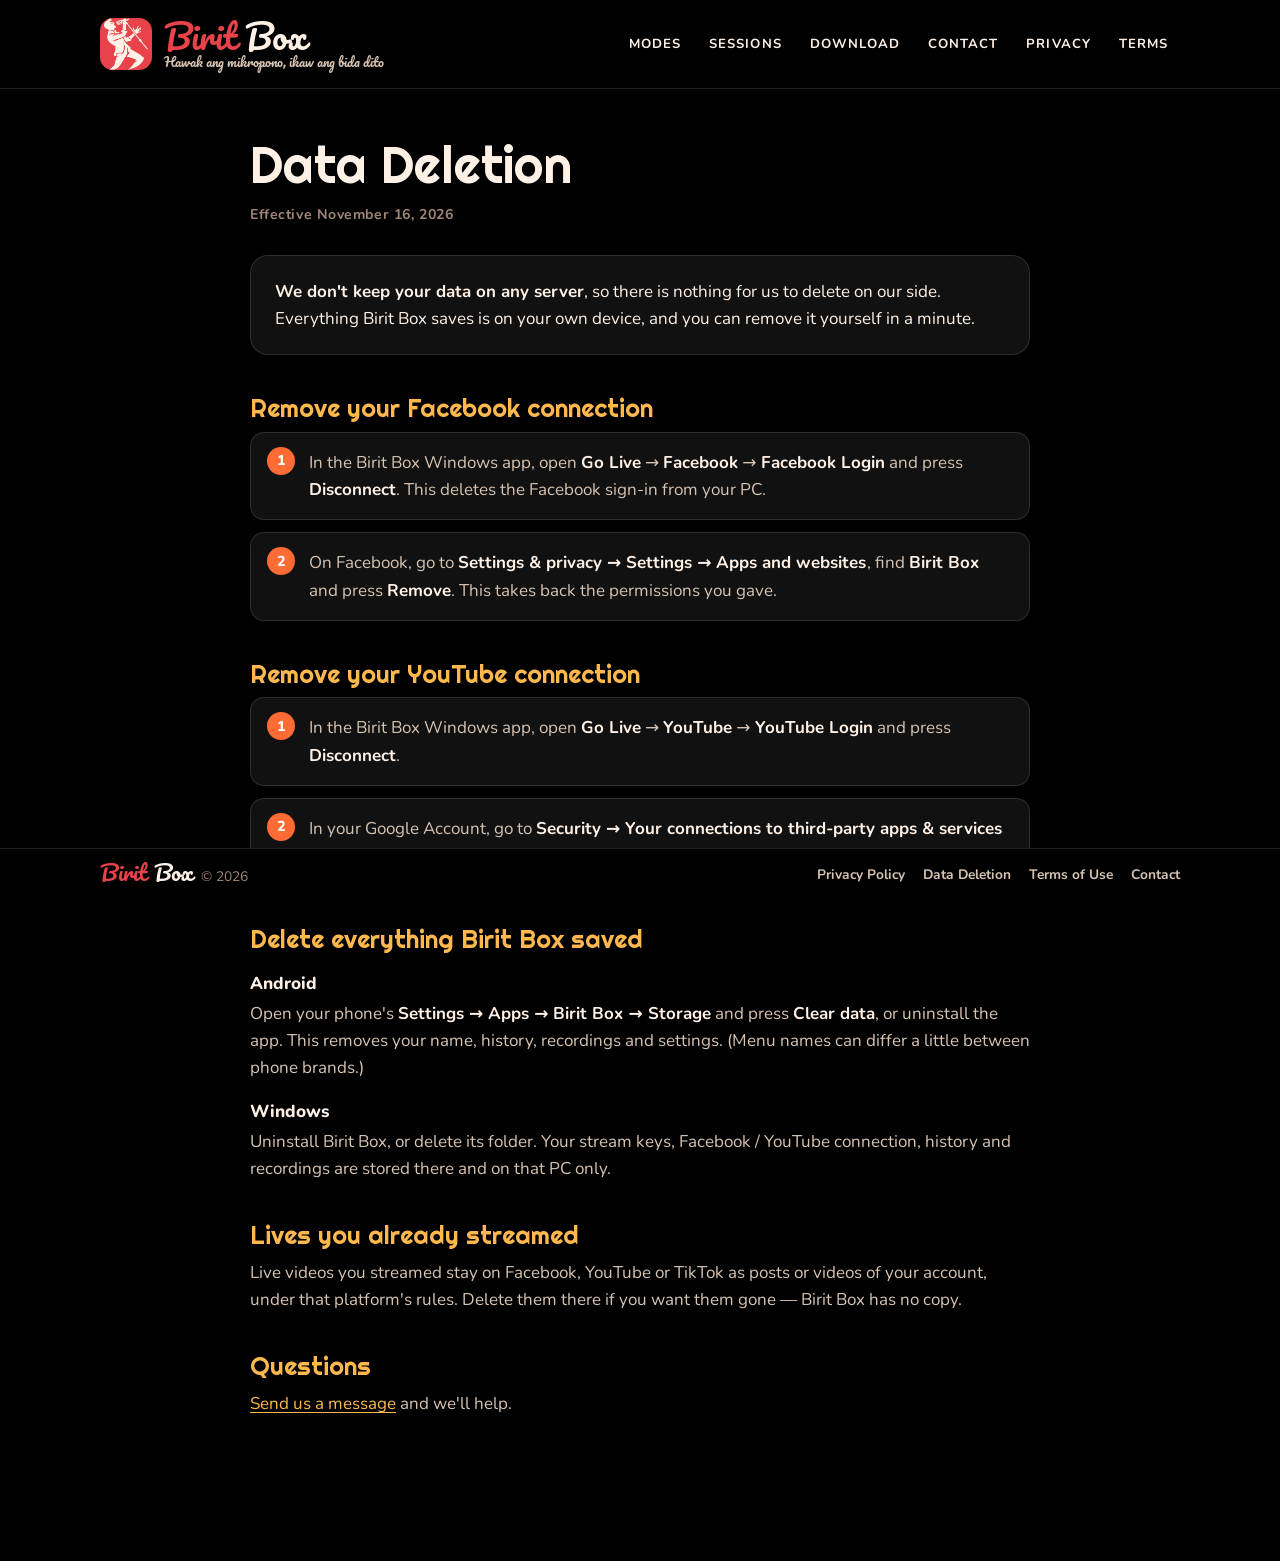
==== data-deletion.html @ 3052a518 "Add files via upload" ====
<!doctype html>
<html lang="en">
<head>
<meta charset="utf-8">
<meta name="viewport" content="width=device-width, initial-scale=1">
<title>Data Deletion — Birit Box</title>
<meta name="description" content="How to delete your Birit Box data and remove Birit Box's access to Facebook or YouTube.">
<link rel="icon" type="image/png" sizes="32x32" href="assets/favicon-32.png">
<link rel="stylesheet" href="assets/site.css?v=15">
</head>
<body>

<header class="top">
  <div class="wrap">
    <a class="lockup" href="index.html" aria-label="Birit Box home">
      <img src="assets/app-icon.png" alt="" width="52" height="52">
      <span class="wm"><span class="wordmark"><span class="birit">Birit</span> <span class="box">Box</span></span><span class="tagline">Hawak ang mikropono, ikaw ang bida dito</span></span>
    </a>
    <nav class="nav" aria-label="Main">
      <a href="index.html#modes">Modes</a>
      <a href="sessions.html">Sessions</a>
      <a href="index.html#download">Download</a>
      <a href="index.html#contact">Contact</a>
      <a href="privacy.html">Privacy</a>
      <a href="terms.html">Terms</a>
    </nav>
  </div>
</header>

<main class="doc">
  <div class="wrap">
    <h1>Data Deletion</h1>
    <p class="updated">Effective November 16, 2026</p>

    <div class="summary">
      <p><strong>We don't keep your data on any server</strong>, so there is nothing for us to delete on our side. Everything Birit Box saves is on your own device, and you can remove it yourself in a minute.</p>
    </div>

    <h2>Remove your Facebook connection</h2>
    <ol class="steps">
      <li>In the Birit Box Windows app, open <strong>Go Live</strong> → <strong>Facebook</strong> → <strong>Facebook Login</strong> and press <strong>Disconnect</strong>. This deletes the Facebook sign-in from your PC.</li>
      <li>On Facebook, go to <strong>Settings &amp; privacy → Settings → Apps and websites</strong>, find <strong>Birit Box</strong> and press <strong>Remove</strong>. This takes back the permissions you gave.</li>
    </ol>

    <h2>Remove your YouTube connection</h2>
    <ol class="steps">
      <li>In the Birit Box Windows app, open <strong>Go Live</strong> → <strong>YouTube</strong> → <strong>YouTube Login</strong> and press <strong>Disconnect</strong>.</li>
      <li>In your Google Account, go to <strong>Security → Your connections to third-party apps &amp; services</strong> (<a href="https://myaccount.google.com/connections" rel="noopener">myaccount.google.com/connections</a>), choose <strong>Birit Box</strong> and delete the connection.</li>
    </ol>

    <h2>Delete everything Birit Box saved</h2>
    <h3>Android</h3>
    <p>Open your phone's <strong>Settings → Apps → Birit Box → Storage</strong> and press <strong>Clear data</strong>, or uninstall the app. This removes your name, history, recordings and settings. (Menu names can differ a little between phone brands.)</p>
    <h3>Windows</h3>
    <p>Uninstall Birit Box, or delete its folder. Your stream keys, Facebook / YouTube connection, history and recordings are stored there and on that PC only.</p>

    <h2>Lives you already streamed</h2>
    <p>Live videos you streamed stay on Facebook, YouTube or TikTok as posts or videos of your account, under that platform's rules. Delete them there if you want them gone — Birit Box has no copy.</p>

    <h2>Questions</h2>
    <p><a href="index.html#contact">Send us a message</a> and we'll help.</p>
  </div>
</main>

<footer>
  <div class="wrap">
    <span><span class="wordmark"><span class="birit">Birit</span> <span class="box">Box</span></span> &nbsp;© 2026</span>
    <nav aria-label="Legal">
      <a href="privacy.html">Privacy Policy</a>
      <a href="data-deletion.html">Data Deletion</a>
      <a href="terms.html">Terms of Use</a>
      <a href="index.html#contact">Contact</a>
    </nav>
  </div>
</footer>

</body>
</html>
---- assets/site.css ----
/* Birit Box website — same look as the app: black stage, cream text,
   Pacifico wordmark (do not touch), Righteous headings, the retro
   brown / orange / mango / teal stripes. Fonts are bundled (SIL OFL). */
@font-face { font-family: "Righteous"; font-weight: 400; font-display: swap; src: url(fonts/righteous.woff2) format("woff2"); }
@font-face { font-family: "Pacifico"; font-weight: 400; font-display: swap; src: url(fonts/pacifico.ttf) format("truetype"); }
@font-face { font-family: "Nunito"; font-weight: 400 800; font-display: swap; src: url(fonts/nunito.woff2) format("woff2"); }

:root {
  --paper: #000000;
  --card: #111111;
  --card-2: #171310;
  --ink: #FFF1E6;
  --ink-soft: #D6C3B2;
  --ink-mute: #A08676;
  --rule: rgba(255, 241, 230, 0.12);
  --rule-strong: rgba(255, 241, 230, 0.25);
  --red: #E8434A;
  --orange: #FF6B35;
  --mango: #FFB84D;
  --teal: #2EC4B6;
  --brown: #6B4A3A;
  --font-wordmark: "Pacifico", "Brush Script MT", cursive;
  --font-display: "Righteous", "Arial Black", Impact, sans-serif;
  --font-body: "Nunito", system-ui, -apple-system, "Segoe UI", sans-serif;
  --wrap: 1120px;
  color-scheme: dark;
}

* { box-sizing: border-box; }
html { scroll-behavior: smooth; }
@media (prefers-reduced-motion: reduce) { html { scroll-behavior: auto; } * { transition: none !important; animation: none !important; } }
body {
  margin: 0; background: var(--paper); color: var(--ink);
  font: 400 17px/1.6 var(--font-body);
  -webkit-font-smoothing: antialiased; overflow-x: hidden;
}
a { color: var(--mango); text-underline-offset: 3px; }
a:hover { color: #FFD08A; }
:focus-visible { outline: 2px solid var(--orange); outline-offset: 3px; border-radius: 6px; }
img { max-width: 100%; display: block; }
.wrap { width: 100%; max-width: var(--wrap); margin: 0 auto; padding: 0 20px; }

/* the app's signature stripes (birit.css body::before), as a decoration panel */
.stripes {
  position: absolute; pointer-events: none; opacity: 0.55;
  background: repeating-linear-gradient(135deg,
    transparent 0 6px, #6B4A3A 6px 16px, transparent 16px 22px, #E85D28 22px 32px,
    transparent 32px 38px, #FFB84D 38px 48px, transparent 48px 54px, #2EC4B6 54px 64px, transparent 64px 120px);
}

/* ---- header (locked to the top — user, Nov 18) ---- */
.top { position: sticky; top: 0; z-index: 30; background: var(--paper); border-bottom: 1px solid var(--rule); }
html { scroll-padding-top: 104px; }   /* menu links land below the locked header */
.top .wrap { display: flex; align-items: center; justify-content: space-between; gap: 16px; padding-top: 18px; padding-bottom: 18px; }
.lockup { display: inline-flex; align-items: center; gap: 12px; text-decoration: none; color: inherit; }
.lockup img { width: 52px; height: 52px; border-radius: 13px; background: var(--red); object-fit: contain; flex: none; }
.lockup .wm { display: flex; flex-direction: column; gap: 1px; }
.wordmark { font-family: var(--font-wordmark); font-size: 34px; line-height: 1; letter-spacing: 0.005em; }
.wordmark .birit { color: var(--red); }
.wordmark .box { color: var(--ink); }
.tagline { font-family: var(--font-wordmark); font-size: 13px; line-height: 1.2; color: var(--ink-soft); }
.nav { display: flex; align-items: center; gap: 4px; flex-wrap: wrap; justify-content: flex-end; }
.nav a { color: var(--ink); text-decoration: none; font-weight: 700; font-size: 0.82rem; letter-spacing: 0.08em; text-transform: uppercase; padding: 8px 12px; border-radius: 10px; }
.nav a:hover, .nav a[aria-current="page"] { background: rgba(255, 107, 53, 0.14); color: var(--mango); }
@media (max-width: 720px) {
  .top .wrap { flex-direction: column; align-items: flex-start; gap: 6px; padding-top: 10px; padding-bottom: 8px; }
  .nav { justify-content: flex-start; margin-left: -10px; gap: 0; }
  .nav a { padding: 6px 10px; font-size: 0.74rem; }
  .lockup img { width: 40px; height: 40px; border-radius: 10px; }
  .lockup .wordmark { font-size: 28px; }
  .tagline { display: none; }
  html { scroll-padding-top: 130px; }
}

/* ---- hero ---- */
.hero { position: relative; overflow: hidden; padding: 40px 0 72px; }
.hero .stripes { top: -40px; right: -60px; width: 560px; height: calc(100% + 80px);
  -webkit-mask-image: linear-gradient(to right, transparent 0%, rgba(0,0,0,.35) 30%, #000 70%), linear-gradient(to bottom, #000 0%, #000 78%, transparent 100%);
  -webkit-mask-composite: source-in;
  mask-image: linear-gradient(to right, transparent 0%, rgba(0,0,0,.35) 30%, #000 70%), linear-gradient(to bottom, #000 0%, #000 78%, transparent 100%);
  mask-composite: intersect; }
.hero .wrap { position: relative; z-index: 2; display: grid; grid-template-columns: minmax(0, 1.25fr) minmax(0, 1fr); gap: 40px; align-items: center; }
.kicker { display: inline-flex; align-items: center; gap: 8px; margin: 0 0 18px; padding: 6px 12px; border-radius: 999px; border: 1px solid var(--rule-strong); color: var(--ink-soft); font-weight: 700; font-size: 0.78rem; letter-spacing: 0.08em; text-transform: uppercase; }
.kicker i { width: 8px; height: 8px; border-radius: 50%; background: var(--red); }
h1, h2, h3 { font-family: var(--font-display); font-weight: 400; line-height: 1.08; text-wrap: balance; margin: 0; }
.hero h1 { font-size: clamp(2.6rem, 6vw, 4.6rem); letter-spacing: 0.005em; }
.hero h1 .accent { color: var(--orange); }
/* the brand tagline as the headline — in its own font, Pacifico (like the logo lockup) */
/* always 2 lines (user, Nov 16): "Hawak ang mikropono," / "ikaw ang bida dito" — the longer
   line is 9.55em wide in Pacifico, so the size follows the column's width (10.2cqi) */
.hero .wrap > div:first-child { container-type: inline-size; }
.hero h1.tagline-hero { font-family: var(--font-wordmark); font-size: min(4.1rem, 10.2cqi); line-height: 1.32; letter-spacing: 0; }
.hero h1.tagline-hero .tl { display: block; white-space: nowrap; }
.hero h1.tagline-hero .accent { color: var(--red); }

/* ---- about ---- */
.about { display: grid; grid-template-columns: minmax(0, 1.4fr) minmax(0, 1fr); gap: 48px; align-items: start; }
.about-text p:not(.eyebrow) { margin: 0 0 14px; max-width: 38em; color: var(--ink-soft); font-size: 1.04rem; }
.about-text h2 { margin-bottom: 18px; }
.about-text strong { color: var(--mango); }
.about-facts { margin: 6px 0 0; padding: 6px 22px; border-radius: 20px; background: var(--card); border: 1px solid var(--rule); }
.about-facts div { display: grid; grid-template-columns: 110px minmax(0, 1fr); gap: 12px; padding: 14px 0; border-bottom: 1px solid var(--rule); }
.about-facts div:last-child { border-bottom: 0; }
.about-facts dt { color: var(--ink-mute); font-weight: 800; font-size: 0.8rem; letter-spacing: 0.08em; text-transform: uppercase; padding-top: 2px; }
.about-facts dd { margin: 0; color: var(--ink); font-weight: 600; overflow-wrap: anywhere; }
@media (max-width: 860px) { .about { grid-template-columns: minmax(0, 1fr); gap: 24px; } }

/* "Libre" ticket (user, Nov 16: "lagay ka design na libre lang yung app … qrcode, sample muna") —
   a videoke-coupon ticket: the price side + a tear-off stub with the QR */
.libre { margin-top: 44px; display: grid; grid-template-columns: minmax(0, 1fr) 290px; border-radius: 24px; overflow: hidden; background: var(--card-2); border: 1px solid var(--rule-strong); }
.libre-main { position: relative; overflow: hidden; padding: 30px 34px 32px; }
.libre-main .stripes { top: -30px; right: -70px; width: 300px; height: calc(100% + 60px); opacity: 0.4;
  -webkit-mask-image: linear-gradient(to right, transparent, #000 65%); mask-image: linear-gradient(to right, transparent, #000 65%); }
.libre-main > *:not(.stripes) { position: relative; }
.libre-label { margin: 0; color: var(--teal); font-weight: 800; font-size: 0.8rem; letter-spacing: 0.14em; text-transform: uppercase; }
.libre-price { margin: 4px 0 0; font-family: var(--font-display); font-size: clamp(5rem, 11vw, 7.5rem); line-height: 0.95; color: var(--mango); letter-spacing: -0.01em; }
.libre-price .peso { font-size: 0.55em; vertical-align: 0.55em; margin-right: 4px; color: var(--orange); }
.libre-main h3 { font-family: var(--font-wordmark); font-size: clamp(1.9rem, 3.6vw, 2.5rem); line-height: 1.3; color: var(--ink); margin: 6px 0 6px; }
.libre-sub { margin: 0 0 18px; color: var(--ink-soft); max-width: 30em; }
.libre-chips { margin: 0; padding: 0; list-style: none; display: flex; flex-wrap: wrap; gap: 8px; }
.libre-chips li { padding: 7px 13px; border-radius: 999px; background: rgba(255, 184, 77, 0.12); border: 1px solid rgba(255, 184, 77, 0.35); color: var(--mango); font-weight: 800; font-size: 0.85rem; }
.libre-stub { position: relative; padding: 28px 24px; display: flex; flex-direction: column; align-items: center; justify-content: center; gap: 12px; text-align: center; border-left: 2px dashed var(--rule-strong); background: #0b0b0b; }
/* the ticket's punched notches at both ends of the tear line */
.libre-stub::before, .libre-stub::after { content: ""; position: absolute; left: -15px; width: 28px; height: 28px; border-radius: 50%; background: var(--paper); border: 1px solid var(--rule-strong); }
.libre-stub::before { top: -15px; } .libre-stub::after { bottom: -15px; }
.libre-stub-h { margin: 0; font-family: var(--font-display); font-size: 1.12rem; line-height: 1.25; color: var(--ink); text-wrap: balance; }
.qr { position: relative; width: 168px; height: 168px; padding: 4px; border-radius: 16px; background: #FFF; }
.qr img { width: 100%; height: 100%; border-radius: 12px; image-rendering: pixelated; }
.qr-sample { position: absolute; left: 50%; top: 50%; transform: translate(-50%, -50%) rotate(-12deg); padding: 4px 12px; border-radius: 8px; background: var(--red); color: #FFF; font-weight: 800; font-size: 0.85rem; letter-spacing: 0.14em; text-transform: uppercase; box-shadow: 0 4px 14px rgba(0,0,0,.35); }
.libre-stub-note { margin: 0; color: var(--ink-mute); font-size: 0.85rem; }
/* support: GCash | GoTyme tabs, the QR you tap, the popup (user, Nov 17 — the same as the app's About App) */
.pay-tabs { display: inline-flex; gap: 4px; padding: 3px; border-radius: 12px; background: rgba(255, 255, 255, 0.05); border: 1px solid var(--rule-strong); }
.pay-tabs button { display: inline-flex; align-items: center; gap: 6px; padding: 5px 11px 5px 6px; border: 0; border-radius: 9px; background: transparent; color: var(--ink-soft); font: 800 0.82rem var(--font-body, inherit); cursor: pointer; }
.pay-tabs button[aria-selected="true"] { background: var(--ink); color: #1A1110; }
.pay-ic { display: block; width: 20px; height: 20px; flex: none; }   /* GCash / GoTyme's own app icons */
.pay-qr-btn { border: 0; cursor: pointer; }
.pay-qr-btn:hover { box-shadow: 0 0 0 3px var(--mango); }
dialog.pay-pop { padding: 0; border: 0; background: transparent; max-width: min(400px, calc(100vw - 32px)); width: 100%; color: var(--ink); }
dialog.pay-pop::backdrop { background: rgba(0, 0, 0, 0.7); }
.pay-card { position: relative; display: flex; flex-direction: column; align-items: center; gap: 8px; padding: 22px 20px 18px; border-radius: 20px; background: #1A1210; border: 1px solid var(--rule-strong); text-align: center; }
.pay-x { position: absolute; top: 10px; right: 10px; width: 34px; height: 34px; display: grid; place-items: center; border-radius: 10px; border: 1px solid var(--rule-strong); background: transparent; color: var(--ink); cursor: pointer; }
.pay-x svg { width: 16px; height: 16px; }
.pay-lockup { display: inline-flex; align-items: center; gap: 10px; }
.pay-logo { width: 48px; height: 48px; border-radius: 11px; background: var(--red); object-fit: contain; flex: none; }
.pay-lockup .wordmark { font-size: 34px; }
.pay-brand { margin: 2px 0 0; display: inline-flex; align-items: center; gap: 8px; padding: 4px 12px 4px 5px; border-radius: 999px; background: rgba(255, 255, 255, 0.06); border: 1px solid var(--rule-strong); font-weight: 800; font-size: 0.9rem; }
.pay-brand .pay-ic { width: 24px; height: 24px; }
.pay-card h2 { margin: 4px 0 0; font-family: var(--font-display); font-weight: 400; font-size: 1.35rem; line-height: 1.2; color: var(--mango); }
.pay-to { margin: 0; display: flex; flex-direction: column; gap: 1px; }
.pay-to span { font-size: 0.72rem; font-weight: 700; letter-spacing: 0.12em; text-transform: uppercase; color: var(--ink-soft); }
.pay-to b { font-size: 1.1rem; letter-spacing: 0.02em; }
.pay-thanks { margin: 0; max-width: 32ch; font-size: 0.86rem; line-height: 1.45; color: var(--ink-soft); }
.pay-qr { width: 220px; height: 220px; margin-top: 4px; padding: 6px; border-radius: 14px; background: #FFF; }
.pay-how { margin: 0; font-size: 0.8rem; font-weight: 700; }
.pay-open { display: inline-flex; align-items: center; justify-content: center; gap: 8px; width: 100%; height: 46px; border-radius: 12px; background: var(--red); color: #FFF; font-weight: 800; text-decoration: none; }
.pay-pop[data-pay="gcash"] .pay-open { background: #015DE6; }
.pay-pop[data-pay="gotyme"] .pay-open { background: #00F5FA; color: #10223A; }
.pay-open .pay-ic { width: 24px; height: 24px; border-radius: 7px; box-shadow: 0 0 0 1.5px rgba(255, 255, 255, 0.8); }
.pay-note { margin: 2px 0 0; font-size: 0.72rem; line-height: 1.4; color: var(--ink-soft); opacity: 0.85; }
@media (max-height: 700px) { .pay-qr { width: 170px; height: 170px; } .pay-card { gap: 6px; padding: 16px 16px 14px; } }
@media (max-width: 760px) {
  .libre { grid-template-columns: minmax(0, 1fr); }
  .libre-main { padding: 26px 22px; }
  .libre-stub { border-left: 0; border-top: 2px dashed var(--rule-strong); }
  .libre-stub::before { top: -15px; left: -15px; } .libre-stub::after { top: -15px; bottom: auto; left: auto; right: -15px; }
}
.hero .lead { margin: 20px 0 30px; max-width: 34em; font-size: 1.12rem; color: var(--ink-soft); }
.ctas { display: flex; flex-wrap: wrap; gap: 12px; }
.btn { display: inline-flex; align-items: center; justify-content: center; gap: 10px; min-height: 50px; padding: 0 22px; border-radius: 14px; font-weight: 800; font-size: 1rem; text-decoration: none; border: 1.5px solid transparent; cursor: pointer; }
.btn.primary { background: var(--red); color: #FFF; }
.btn.primary:hover { background: #D33840; color: #FFF; }
.btn.ghost { border-color: var(--rule-strong); color: var(--ink); }
.btn.ghost:hover { border-color: var(--orange); color: var(--mango); }
.btn svg { width: 20px; height: 20px; flex: none; }
.btn[disabled], .btn[disabled]:hover { background: var(--rule-strong); color: var(--ink-mute); border-color: transparent; cursor: not-allowed; }
/* the Birit Box theme player (plays only when pressed) */
.theme { margin-top: 22px; display: flex; align-items: center; gap: 14px; width: min(100%, 440px); padding: 10px 16px 10px 10px; border-radius: 999px; background: var(--card); border: 1px solid var(--rule-strong); }
.theme-btn { flex: none; width: 44px; height: 44px; border-radius: 50%; border: 0; background: var(--orange); color: #FFF; display: grid; place-items: center; cursor: pointer; }
.theme-btn:hover { background: #FF8B5A; }
.theme-btn svg { width: 20px; height: 20px; }
.theme .i-pause, .theme.playing .i-play { display: none; }
.theme.playing .i-pause { display: block; }
.theme-info { flex: 1; min-width: 0; display: flex; flex-direction: column; gap: 7px; }
.theme-title { font-size: 0.92rem; color: var(--ink-soft); white-space: nowrap; overflow: hidden; text-overflow: ellipsis; }
.theme-title b { font-family: var(--font-wordmark); font-weight: 400; color: var(--ink); font-size: 1.05em; }
.theme-bar { display: block; height: 4px; border-radius: 4px; background: var(--rule-strong); overflow: hidden; }
.theme-bar i { display: block; width: 0; height: 100%; background: linear-gradient(90deg, var(--orange), var(--mango)); transition: width 0.25s linear; }
.theme-time { flex: none; font-variant-numeric: tabular-nums; font-weight: 700; font-size: 0.85rem; color: var(--ink-mute); }
.hero-art { position: relative; justify-self: center; width: min(360px, 80vw); aspect-ratio: 676 / 784; }
.hero-art .glow { position: absolute; inset: 12% 8%; border-radius: 40%; background: radial-gradient(circle, rgba(232, 67, 74, 0.55), rgba(255, 107, 53, 0.18) 45%, transparent 70%); filter: blur(30px); }
.hero-art img { position: relative; width: 100%; height: 100%; object-fit: contain; border-radius: 48px; background: var(--red); box-shadow: 0 30px 80px rgba(0, 0, 0, 0.6); }
.hero-art .chip { position: absolute; left: -18px; bottom: 26px; display: inline-flex; align-items: center; gap: 8px; padding: 8px 14px; border-radius: 12px; background: #000; border: 1px solid var(--rule-strong); font-family: var(--font-display); font-size: 1.05rem; box-shadow: 0 12px 30px rgba(0,0,0,.5); }
.hero-art .chip b { color: var(--mango); font-weight: 400; }
@media (max-width: 880px) {
  .hero .wrap { grid-template-columns: minmax(0, 1fr); }
  .hero-art { width: min(260px, 70vw); order: -1; }
  .hero .stripes { width: 360px; opacity: 0.4; }
}

/* ---- sections ---- */
section.block { padding: 72px 0; border-top: 1px solid var(--rule); }
.eyebrow { margin: 0 0 10px; color: var(--teal); font-weight: 800; font-size: 0.8rem; letter-spacing: 0.12em; text-transform: uppercase; }
.block h2 { font-size: clamp(1.9rem, 3.6vw, 2.7rem); }
.block .intro { margin: 14px 0 36px; max-width: 40em; color: var(--ink-soft); }

.modes { display: grid; grid-template-columns: repeat(4, minmax(0, 1fr)); gap: 14px; }
.mode { position: relative; padding: 22px 20px 24px; border-radius: 20px; background: var(--card); border: 1px solid var(--rule); display: flex; flex-direction: column; gap: 10px; }
/* app screenshot at the top of each mode card */
.mode .shot { width: calc(100% + 16px); height: auto; margin: -10px -8px 6px; aspect-ratio: 4 / 3; object-fit: cover; object-position: center; border-radius: 12px; background: #000; border: 1px solid var(--rule); }
.mode .mode-name { display: flex; align-items: center; gap: 10px; }
.mode .mode-name .ic { height: 34px; width: 44px; flex: none; }
.mode .ic {
  height: 54px; width: 100%; background: var(--c, var(--mango));
  -webkit-mask-position: left center; mask-position: left center;
  -webkit-mask-size: contain; mask-size: contain;
  -webkit-mask-repeat: no-repeat; mask-repeat: no-repeat;
}
.mode h3 { font-size: 1.5rem; color: var(--c, var(--mango)); }
.mode p { margin: 0; color: var(--ink-soft); font-size: 0.98rem; }
.mode .tag { margin-top: auto; padding-top: 8px; font-size: 0.78rem; font-weight: 800; letter-spacing: 0.08em; text-transform: uppercase; color: var(--ink-mute); }
@media (max-width: 960px) { .modes { grid-template-columns: repeat(2, minmax(0, 1fr)); } }

/* Song Gallery showcase */
.gallery { margin-top: 18px; display: grid; grid-template-columns: 220px minmax(0, 1fr); gap: 32px; align-items: center; padding: 22px; border-radius: 20px; background: var(--card); border: 1px solid var(--rule); }
.gallery-shot { width: 100%; height: auto; border-radius: 10px; box-shadow: 0 18px 40px rgba(0, 0, 0, 0.5); }
.gallery-text h3 { font-size: clamp(1.6rem, 3vw, 2.2rem); margin-bottom: 8px; }
.gallery-text p:not(.eyebrow) { margin: 0; color: var(--ink-soft); font-size: 1.05rem; }
@media (max-width: 560px) { .gallery { grid-template-columns: minmax(0, 1fr); } .gallery-shot { max-width: 240px; margin: 0 auto; } }
.about-vibe { color: var(--ink) !important; }
@media (max-width: 520px) { .modes { grid-template-columns: minmax(0, 1fr); } }

.features { display: grid; grid-template-columns: repeat(3, minmax(0, 1fr)); gap: 0; border: 1px solid var(--rule); border-radius: 20px; overflow: hidden; }
.feature { padding: 26px 24px; border-right: 1px solid var(--rule); border-bottom: 1px solid var(--rule); background: var(--card); }
.feature:nth-child(3n) { border-right: 0; }
.feature:nth-last-child(-n+3) { border-bottom: 0; }
.feature h3 { font-family: var(--font-body); font-weight: 800; font-size: 1.08rem; margin-bottom: 6px; display: flex; align-items: center; gap: 10px; }
.feature h3 svg { width: 22px; height: 22px; color: var(--orange); flex: none; }
.feature p { margin: 0; color: var(--ink-soft); font-size: 0.96rem; }
@media (max-width: 900px) {
  .features { grid-template-columns: minmax(0, 1fr); }
  .feature { border-right: 0; }
  .feature:nth-last-child(-n+3) { border-bottom: 1px solid var(--rule); }
  .feature:last-child { border-bottom: 0; }
}

/* download counter (GitHub Releases) */
.dl-counter { display: inline-flex; align-items: center; gap: 12px; margin: -16px 0 24px; padding: 8px 16px 8px 8px; border-radius: 999px;
  background: var(--card); border: 1px solid var(--rule); color: var(--ink-soft); font-weight: 700; }
.dl-counter[hidden] { display: none; }
.dl-counter .dl-ic { width: 36px; height: 36px; border-radius: 50%; background: var(--teal); color: #062B27; display: grid; place-items: center; }
.dl-counter .dl-ic svg { width: 18px; height: 18px; }
.dl-counter b { color: var(--ink); font-family: var(--font-display); font-weight: 400; font-size: 1.35rem; letter-spacing: 0.02em; }
.dl-n { align-self: flex-start; display: inline-flex; align-items: center; gap: 6px; margin-top: auto; padding: 5px 12px 5px 8px; border-radius: 999px;
  background: rgba(46, 196, 182, 0.12); color: var(--teal); font-weight: 800; font-size: 0.85rem; }
.dl-n svg { width: 15px; height: 15px; }
.dl-n b { color: var(--ink); font-family: var(--font-display); font-weight: 400; font-size: 1rem; letter-spacing: 0.02em; }
.downloads { display: grid; grid-template-columns: repeat(3, minmax(0, 1fr)); gap: 14px; }   /* Android · Windows · Remote */
@media (max-width: 1060px) and (min-width: 761px) { .downloads { grid-template-columns: repeat(2, minmax(0, 1fr)); } }
.dl { padding: 26px; border-radius: 20px; background: var(--card); border: 1px solid var(--rule); display: flex; flex-direction: column; gap: 12px; }
.dl h3 { font-size: 1.6rem; }
.dl .meta { color: var(--ink-mute); font-weight: 700; font-size: 0.85rem; letter-spacing: 0.06em; text-transform: uppercase; }
.dl p { margin: 0; color: var(--ink-soft); }
.dl .btn { align-self: flex-start; margin-top: 6px; }
.dl.soon { border-style: dashed; background: transparent; }
.dl.soon .badge { align-self: flex-start; padding: 6px 12px; border-radius: 999px; background: rgba(46, 196, 182, 0.14); color: var(--teal); font-weight: 800; font-size: 0.8rem; letter-spacing: 0.06em; text-transform: uppercase; }
.small { font-size: 0.86rem; color: var(--ink-mute); }
@media (max-width: 760px) { .downloads { grid-template-columns: minmax(0, 1fr); } }

.promise { position: relative; overflow: hidden; border-radius: 24px; background: var(--card-2); border: 1px solid var(--rule); padding: 40px; display: grid; grid-template-columns: minmax(0, 1fr) auto; gap: 24px; align-items: center; }
.promise .stripes { top: -20px; right: -40px; width: 260px; height: calc(100% + 40px); opacity: 0.35; -webkit-mask-image: linear-gradient(to right, transparent, #000 60%); mask-image: linear-gradient(to right, transparent, #000 60%); }
.promise > *:not(.stripes) { position: relative; }
.promise h2 { font-size: clamp(1.6rem, 3vw, 2.2rem); }
.promise ul { margin: 16px 0 0; padding: 0; list-style: none; display: grid; gap: 8px; }
.promise li { padding-left: 26px; position: relative; color: var(--ink-soft); }
.promise li::before { content: "\2713"; position: absolute; left: 0; color: var(--teal); font-weight: 800; }
@media (max-width: 760px) { .promise { grid-template-columns: minmax(0, 1fr); padding: 28px 22px; } }

/* ---- legal pages ---- */
.doc { padding: 48px 0 80px; }
.doc .wrap { max-width: 820px; }
.doc h1 { font-size: clamp(2.2rem, 5vw, 3.2rem); }
.doc .updated { margin: 12px 0 28px; color: var(--ink-mute); font-weight: 700; font-size: 0.88rem; letter-spacing: 0.04em; }
.doc .summary { margin: 0 0 34px; padding: 22px 24px; border-radius: 18px; background: var(--card); border: 1px solid var(--rule); }
.doc .summary p { margin: 0; color: var(--ink); }
.doc h2 { font-size: 1.55rem; margin: 40px 0 10px; color: var(--mango); }
.doc h3 { font-family: var(--font-body); font-weight: 800; font-size: 1.08rem; margin: 22px 0 6px; }
.doc p, .doc li { color: var(--ink-soft); }
.doc p { margin: 0 0 12px; }
.doc ul, .doc ol { margin: 0 0 14px; padding-left: 22px; }
.doc li { margin: 4px 0; }
.doc strong { color: var(--ink); }
.doc code { font: 0.9em ui-monospace, Consolas, monospace; background: var(--card); border: 1px solid var(--rule); border-radius: 6px; padding: 1px 6px; color: var(--ink); }
.doc .table { overflow-x: auto; margin: 6px 0 18px; border: 1px solid var(--rule); border-radius: 14px; }
.doc table { width: 100%; border-collapse: collapse; font-size: 0.94rem; }
.doc th, .doc td { text-align: left; vertical-align: top; padding: 10px 14px; border-bottom: 1px solid var(--rule); }
.doc th { color: var(--ink); font-weight: 800; background: var(--card); }
.doc td { color: var(--ink-soft); }
.doc tr:last-child td { border-bottom: 0; }
.doc .shot-fig { margin: 8px 0 16px; }
.doc .shot-fig img { width: 100%; max-width: 560px; height: auto; border-radius: 14px; border: 1px solid var(--rule); }
.doc .shot-fig figcaption { margin-top: 8px; font-size: 0.86rem; color: var(--ink-mute); }
.doc .caution { margin: 0 0 14px; padding: 14px 18px 14px 50px; position: relative; border-radius: 14px; background: rgba(232, 67, 74, 0.1); border: 1px solid rgba(232, 67, 74, 0.45); }
.doc .caution::before { content: "!"; position: absolute; left: 16px; top: 14px; width: 22px; height: 22px; border-radius: 50%; background: var(--red); color: #FFF; font-weight: 800; font-size: 0.85rem; display: grid; place-items: center; }
.doc .caution p { margin: 0; color: var(--ink); }
.doc .steps { counter-reset: s; list-style: none; padding: 0; display: grid; gap: 12px; }
.doc .steps li { counter-increment: s; position: relative; padding: 16px 18px 16px 58px; border-radius: 14px; background: var(--card); border: 1px solid var(--rule); margin: 0; }
.doc .steps li::before { content: counter(s); position: absolute; left: 16px; top: 14px; width: 28px; height: 28px; border-radius: 50%; background: var(--orange); color: #FFF; font-weight: 800; display: grid; place-items: center; font-size: 0.9rem; }

/* ---- contact (home) ---- */
.contacts { display: grid; grid-template-columns: minmax(0, 1.6fr) minmax(0, 1fr); gap: 14px; align-items: start; }   /* form · support */
.contacts h3 { overflow-wrap: anywhere; }
/* message form (Web3Forms) */
.cform { margin: 0; }
.cform .hp { position: absolute; left: -10000px; width: 1px; height: 1px; overflow: hidden; }   /* honeypot: people never see it */
.cf-row { display: grid; grid-template-columns: repeat(2, minmax(0, 1fr)); gap: 12px; }
.cf-field { display: flex; flex-direction: column; gap: 6px; font-weight: 700; font-size: 0.9rem; color: var(--ink); }
.cf-field em { font-style: normal; font-weight: 600; color: var(--ink-mute); }
.cf-field input, .cf-field textarea {
  width: 100%; font: 500 1rem/1.4 var(--font-body); color: var(--ink); background: var(--paper);
  border: 1.5px solid var(--rule-strong); border-radius: 12px; padding: 11px 14px; resize: vertical;
}
.cf-field textarea { min-height: 120px; }
.cf-field input:focus, .cf-field textarea:focus { outline: none; border-color: var(--orange); }
.cf-field input[aria-invalid="true"], .cf-field textarea[aria-invalid="true"] { border-color: var(--red); }
.cf-foot { display: flex; align-items: center; gap: 14px; flex-wrap: wrap; }
.cf-foot .btn { margin-top: 0; }
.cf-status { margin: 0; font-weight: 700; font-size: 0.92rem; color: var(--ink-soft); }
.cf-status.ok { color: var(--teal); }
.cf-status.err { color: #FF8A8F; }
@media (max-width: 560px) { .cf-row { grid-template-columns: minmax(0, 1fr); } }
@media (max-width: 760px) { .contacts { grid-template-columns: minmax(0, 1fr); } }

/* ---- footer (locked to the bottom — user, Nov 18) ---- */
footer { position: sticky; bottom: 0; z-index: 30; background: var(--paper); border-top: 1px solid var(--rule); padding: 12px 0; color: var(--ink-mute); font-size: 0.86rem; }
@media (max-width: 720px) {
  footer { padding: 8px 0; font-size: 0.78rem; }
  footer .wrap { gap: 4px 14px; justify-content: center; }
  footer .wrap > span { display: none; }   /* phone: just the links, so the bar stays thin */
  footer nav { justify-content: center; gap: 2px 14px; }
}
footer .wrap { display: flex; flex-wrap: wrap; gap: 14px 28px; align-items: center; justify-content: space-between; }
footer nav { display: flex; flex-wrap: wrap; gap: 6px 18px; }
footer nav a { color: var(--ink-soft); text-decoration: none; font-weight: 700; }
footer nav a:hover { color: var(--mango); }
footer .wordmark { font-size: 22px; }

/* ---- Birit Sessions page (sessions.html) — its own tab (user, Nov 18) ---- */
.sessions-page { border-top: 0; padding-top: 48px; }
.page-title { font-size: clamp(2.2rem, 4.4vw, 3.2rem); margin: 0; }
.sch-tools { display: flex; flex-wrap: wrap; gap: 10px; align-items: center; justify-content: space-between; margin: 0 0 16px; }
.seg { display: inline-flex; padding: 4px; gap: 4px; border-radius: 14px; background: var(--card); border: 1px solid var(--rule); }
.seg span { color: var(--ink-mute); font-weight: 800; font-size: 0.86rem; padding: 8px 14px; border-radius: 10px; display: inline-flex; gap: 7px; align-items: center; }
.seg span svg { width: 16px; height: 16px; }
.seg span.on { background: var(--ink); color: #000; }
.sch-count { color: var(--ink-mute); font-weight: 700; font-size: 0.9rem; }
.sch-empty { display: flex; gap: 22px; align-items: flex-start; padding: 28px; border-radius: 22px; background: var(--card); border: 1px dashed var(--rule-strong); }
.sch-empty-ic { flex: none; width: 72px; height: 72px; border-radius: 20px; background: var(--teal); color: #062B27; display: grid; place-items: center; }
.sch-empty-ic svg { width: 38px; height: 38px; }
.sch-empty h2 { font-size: 1.7rem; margin: 10px 0 6px; }
.sch-empty p { margin: 0; color: var(--ink-soft); max-width: 40em; }
.badge-soon { display: inline-block; padding: 5px 12px; border-radius: 999px; background: rgba(46, 196, 182, 0.14); color: var(--teal); font-weight: 800; font-size: 0.78rem; letter-spacing: 0.08em; text-transform: uppercase; }
.sch-actions { display: flex; flex-wrap: wrap; gap: 10px; margin-top: 18px; }
.how-title { font-size: 1.6rem; margin: 48px 0 16px; }
.how-grid { display: grid; grid-template-columns: repeat(auto-fit, minmax(200px, 1fr)); gap: 14px; }
.how { padding: 22px; border-radius: 20px; background: var(--card); border: 1px solid var(--rule); }
.how h3 { font-size: 1.2rem; margin: 14px 0 6px; }
.how p { margin: 0; color: var(--ink-soft); font-size: 0.95rem; }
.how-ic { width: 48px; height: 48px; border-radius: 14px; display: grid; place-items: center; }
.how-ic svg { width: 26px; height: 26px; }
.t-teal { background: var(--teal); color: #062B27; } .t-mango { background: var(--mango); color: #1A1206; }
.t-red { background: var(--red); color: #fff; } .t-orange { background: var(--orange); color: #fff; } .t-cream { background: var(--ink); color: #000; }
@media (max-width: 760px) { .sch-empty { flex-direction: column; padding: 22px; } }

/* ---- Birit Sessions: the live list (sessions.js) ---- */
.seg button { border: 0; background: transparent; color: var(--ink-soft); font: 800 0.86rem var(--font-body); padding: 8px 14px; border-radius: 10px; display: inline-flex; gap: 7px; align-items: center; cursor: pointer; }
.seg button svg { width: 16px; height: 16px; }
.seg button[aria-pressed="true"] { background: var(--ink); color: #000; }
.sch-right { display: flex; align-items: center; gap: 14px; flex-wrap: wrap; }
.sch-status { display: inline-flex; align-items: center; gap: 8px; color: var(--ink-mute); font-weight: 700; font-size: 0.86rem; }
.sch-status i { width: 8px; height: 8px; border-radius: 50%; background: var(--teal); }
.sch-status.busy i { animation: schPulse 1s ease-in-out infinite; }
@keyframes schPulse { 50% { opacity: 0.25; } }
.sch-refresh { min-height: 40px; padding: 0 14px; font-size: 0.9rem; }
.sch-refresh svg { width: 17px; height: 17px; }
.sch-refresh:disabled { opacity: 0.5; cursor: default; }
.sch-list { display: flex; flex-direction: column; gap: 12px; margin-bottom: 18px; }
.sch-list[hidden], .sch-empty[hidden] { display: none; }
.sch { display: grid; grid-template-columns: 92px 64px minmax(0, 1fr) auto; gap: 18px; align-items: center; padding: 16px 18px; border-radius: 18px; background: var(--card); border: 1px solid var(--rule); }
.sch.live { border-color: var(--teal); }
.sch .when { text-align: center; border-right: 1px solid var(--rule); padding-right: 14px; }
.sch .when .d { display: block; color: var(--teal); font-weight: 800; font-size: 0.74rem; letter-spacing: 0.1em; text-transform: uppercase; }
.sch .when .t { display: block; font-family: var(--font-display); font-size: 1.45rem; line-height: 1.1; margin-top: 2px; }
.sch .when .ap { display: block; color: var(--ink-soft); font-weight: 800; font-size: 0.78rem; }
.sch .mode { width: 64px; height: 64px; border-radius: 16px; display: grid; place-items: center; }
.sch .mode img { width: 50px; height: auto; max-height: 44px; object-fit: contain; filter: brightness(0) invert(1); }
.sch .mode.duet { background: var(--red); } .sch .mode.tapatan { background: var(--orange); }
.sch .info { min-width: 0; }
.sch .pub { font-family: var(--font-display); font-size: 1.35rem; line-height: 1.15; margin: 0; overflow: hidden; text-overflow: ellipsis; white-space: nowrap; }
.sch .meta { display: flex; flex-wrap: wrap; gap: 8px 14px; margin-top: 8px; align-items: center; color: var(--ink-soft); font-weight: 700; font-size: 0.88rem; }
.sch .meta svg, .sch-song svg { width: 16px; height: 16px; vertical-align: -3px; margin-right: 5px; color: var(--ink-mute); }
.sch-song { margin-top: 8px; color: var(--ink-soft); font-size: 0.88rem; overflow: hidden; text-overflow: ellipsis; white-space: nowrap; }
.pubno { display: inline-flex; align-items: center; border-radius: 9px; overflow: hidden; border: 1.5px solid var(--mango); font-weight: 800; }
.pubno b { background: var(--mango); color: #1A1206; padding: 3px 8px; font-size: 0.72rem; letter-spacing: 0.08em; }
.pubno span { padding: 3px 9px; color: var(--mango); letter-spacing: 0.14em; font-family: var(--font-display); font-weight: 400; font-size: 0.95rem; }
.tag { display: inline-flex; align-items: center; gap: 6px; border-radius: 999px; padding: 3px 10px; font-weight: 800; font-size: 0.74rem; letter-spacing: 0.08em; text-transform: uppercase; }
.tag.live { background: var(--teal); color: #062B27; }
.tag.live i { width: 7px; height: 7px; border-radius: 50%; background: #062B27; }
.tag.soon { background: rgba(255, 241, 230, 0.1); color: var(--ink); }
.sch .side { display: flex; flex-direction: column; align-items: flex-end; gap: 8px; }
.sch .side .btn { min-height: 44px; }
.sch .side .btn svg { width: 18px; height: 18px; }
.sch .side .is-off { opacity: 0.55; cursor: default; }
.sch .side small { color: var(--ink-mute); font-weight: 700; font-size: 0.78rem; }
@media (max-width: 760px) {
  .sch { grid-template-columns: 72px minmax(0, 1fr); gap: 12px 14px; }
  .sch .mode { display: none; }
  .sch .side { grid-column: 1 / -1; flex-direction: row; justify-content: space-between; align-items: center; }
  .sch .pub { white-space: normal; }
  .sch-right { width: 100%; justify-content: space-between; }
}
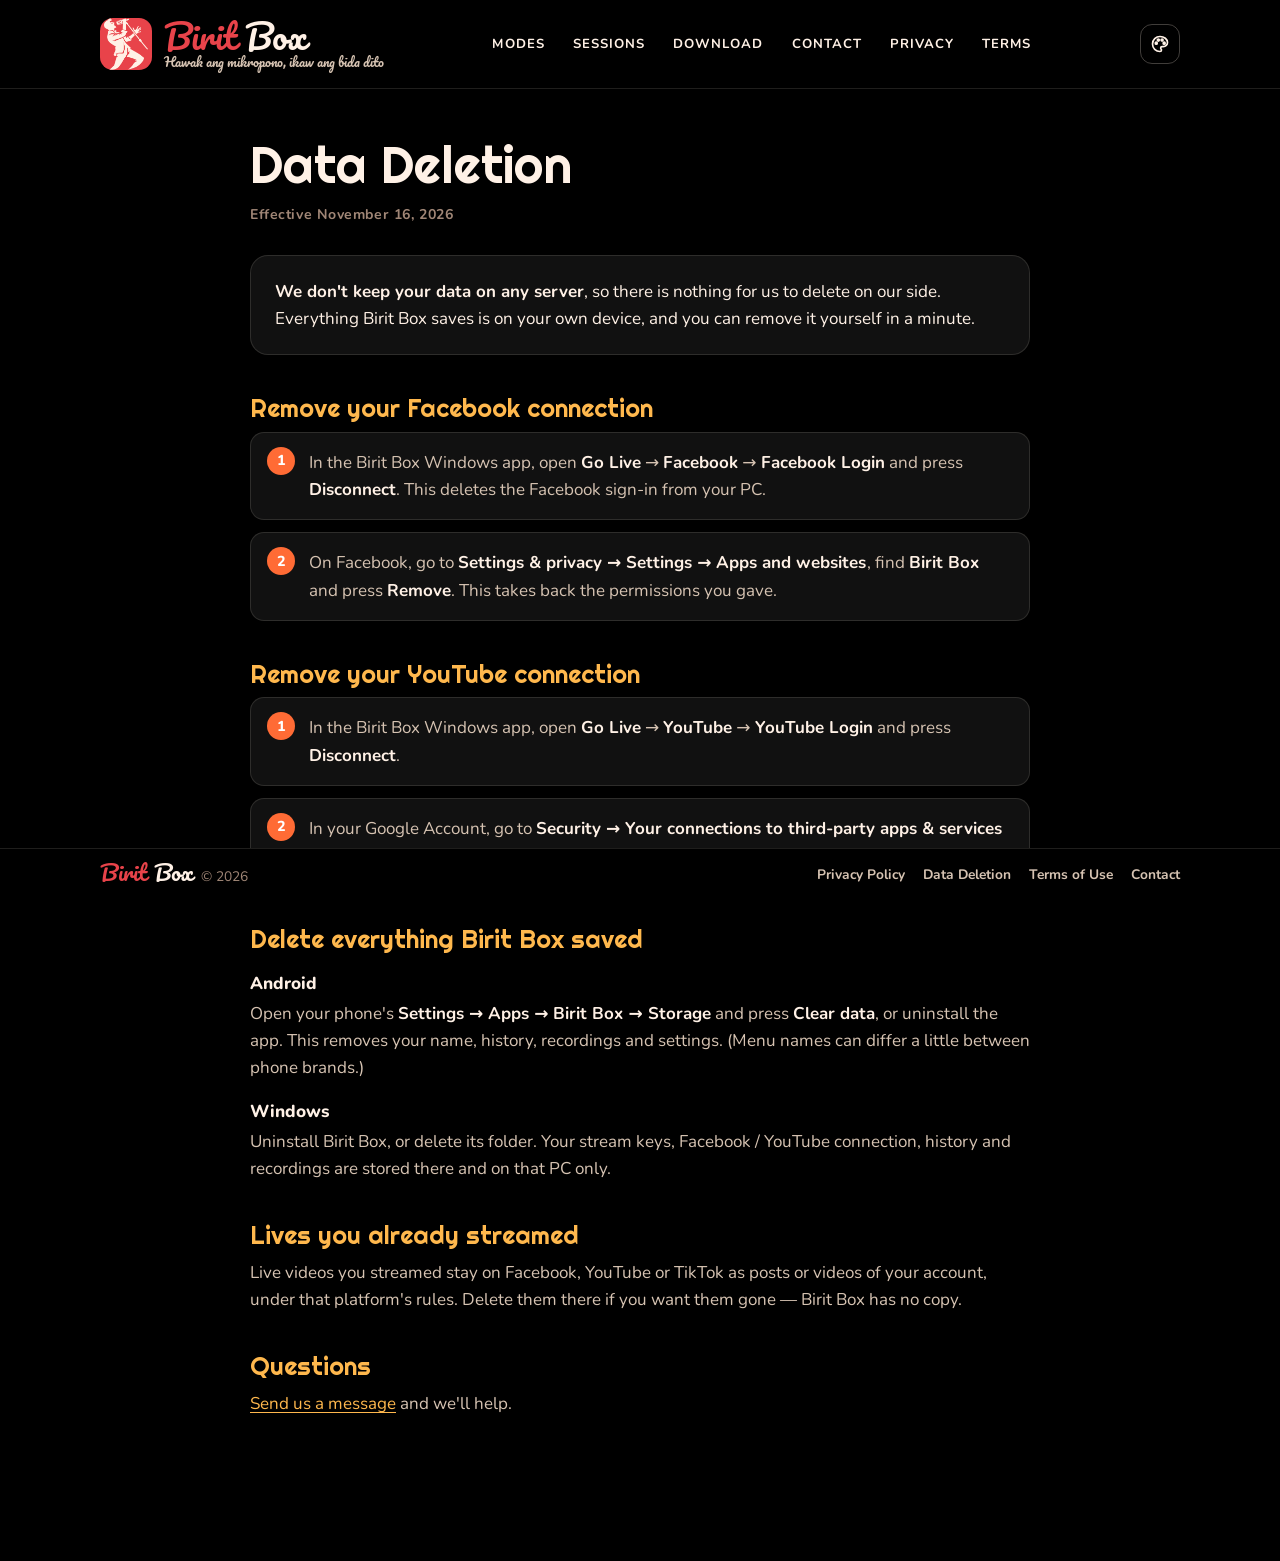
==== commit 8eb55441: "Add files via upload" ====
--- a/data-deletion.html
+++ b/data-deletion.html
@@ -1,78 +1,81 @@
-<!doctype html>
-<html lang="en">
-<head>
-<meta charset="utf-8">
-<meta name="viewport" content="width=device-width, initial-scale=1">
-<title>Data Deletion — Birit Box</title>
-<meta name="description" content="How to delete your Birit Box data and remove Birit Box's access to Facebook or YouTube.">
-<link rel="icon" type="image/png" sizes="32x32" href="assets/favicon-32.png">
-<link rel="stylesheet" href="assets/site.css?v=15">
-</head>
-<body>
-
-<header class="top">
-  <div class="wrap">
-    <a class="lockup" href="index.html" aria-label="Birit Box home">
-      <img src="assets/app-icon.png" alt="" width="52" height="52">
-      <span class="wm"><span class="wordmark"><span class="birit">Birit</span> <span class="box">Box</span></span><span class="tagline">Hawak ang mikropono, ikaw ang bida dito</span></span>
-    </a>
-    <nav class="nav" aria-label="Main">
-      <a href="index.html#modes">Modes</a>
-      <a href="sessions.html">Sessions</a>
-      <a href="index.html#download">Download</a>
-      <a href="index.html#contact">Contact</a>
-      <a href="privacy.html">Privacy</a>
-      <a href="terms.html">Terms</a>
-    </nav>
-  </div>
-</header>
-
-<main class="doc">
-  <div class="wrap">
-    <h1>Data Deletion</h1>
-    <p class="updated">Effective November 16, 2026</p>
-
-    <div class="summary">
-      <p><strong>We don't keep your data on any server</strong>, so there is nothing for us to delete on our side. Everything Birit Box saves is on your own device, and you can remove it yourself in a minute.</p>
-    </div>
-
-    <h2>Remove your Facebook connection</h2>
-    <ol class="steps">
-      <li>In the Birit Box Windows app, open <strong>Go Live</strong> → <strong>Facebook</strong> → <strong>Facebook Login</strong> and press <strong>Disconnect</strong>. This deletes the Facebook sign-in from your PC.</li>
-      <li>On Facebook, go to <strong>Settings &amp; privacy → Settings → Apps and websites</strong>, find <strong>Birit Box</strong> and press <strong>Remove</strong>. This takes back the permissions you gave.</li>
-    </ol>
-
-    <h2>Remove your YouTube connection</h2>
-    <ol class="steps">
-      <li>In the Birit Box Windows app, open <strong>Go Live</strong> → <strong>YouTube</strong> → <strong>YouTube Login</strong> and press <strong>Disconnect</strong>.</li>
-      <li>In your Google Account, go to <strong>Security → Your connections to third-party apps &amp; services</strong> (<a href="https://myaccount.google.com/connections" rel="noopener">myaccount.google.com/connections</a>), choose <strong>Birit Box</strong> and delete the connection.</li>
-    </ol>
-
-    <h2>Delete everything Birit Box saved</h2>
-    <h3>Android</h3>
-    <p>Open your phone's <strong>Settings → Apps → Birit Box → Storage</strong> and press <strong>Clear data</strong>, or uninstall the app. This removes your name, history, recordings and settings. (Menu names can differ a little between phone brands.)</p>
-    <h3>Windows</h3>
-    <p>Uninstall Birit Box, or delete its folder. Your stream keys, Facebook / YouTube connection, history and recordings are stored there and on that PC only.</p>
-
-    <h2>Lives you already streamed</h2>
-    <p>Live videos you streamed stay on Facebook, YouTube or TikTok as posts or videos of your account, under that platform's rules. Delete them there if you want them gone — Birit Box has no copy.</p>
-
-    <h2>Questions</h2>
-    <p><a href="index.html#contact">Send us a message</a> and we'll help.</p>
-  </div>
-</main>
-
-<footer>
-  <div class="wrap">
-    <span><span class="wordmark"><span class="birit">Birit</span> <span class="box">Box</span></span> &nbsp;© 2026</span>
-    <nav aria-label="Legal">
-      <a href="privacy.html">Privacy Policy</a>
-      <a href="data-deletion.html">Data Deletion</a>
-      <a href="terms.html">Terms of Use</a>
-      <a href="index.html#contact">Contact</a>
-    </nav>
-  </div>
-</footer>
-
-</body>
-</html>
+<!doctype html>
+<html lang="en">
+<head>
+<script src="assets/palette.js?v=1"></script>
+<meta charset="utf-8">
+<meta name="viewport" content="width=device-width, initial-scale=1">
+<title>Data Deletion — Birit Box</title>
+<meta name="description" content="How to delete your Birit Box data and remove Birit Box's access to Facebook or YouTube.">
+<link rel="icon" type="image/png" sizes="32x32" href="assets/favicon-32.png">
+<link rel="stylesheet" href="assets/site.css?v=36">
+<link rel="stylesheet" href="assets/palettes.css?v=1">
+</head>
+<body>
+
+<header class="top">
+  <div class="wrap">
+    <a class="lockup" href="index.html" aria-label="Birit Box home">
+      <img src="assets/app-icon.png" alt="" width="52" height="52">
+      <span class="wm"><span class="wordmark"><span class="birit">Birit</span> <span class="box">Box</span></span><span class="tagline">Hawak ang mikropono, ikaw ang bida dito</span></span>
+    </a>
+    <nav class="nav" aria-label="Main">
+      <a href="index.html#modes">Modes</a>
+      <a href="sessions.html">Sessions</a>
+      <a href="index.html#download">Download</a>
+      <a href="index.html#contact">Contact</a>
+      <a href="privacy.html">Privacy</a>
+      <a href="terms.html">Terms</a>
+    </nav>
+    <button type="button" class="theme-btn" id="themeToggle" aria-label="Theme" title="Theme"></button>
+  </div>
+</header>
+
+<main class="doc">
+  <div class="wrap">
+    <h1>Data Deletion</h1>
+    <p class="updated">Effective November 16, 2026</p>
+
+    <div class="summary">
+      <p><strong>We don't keep your data on any server</strong>, so there is nothing for us to delete on our side. Everything Birit Box saves is on your own device, and you can remove it yourself in a minute.</p>
+    </div>
+
+    <h2>Remove your Facebook connection</h2>
+    <ol class="steps">
+      <li>In the Birit Box Windows app, open <strong>Go Live</strong> → <strong>Facebook</strong> → <strong>Facebook Login</strong> and press <strong>Disconnect</strong>. This deletes the Facebook sign-in from your PC.</li>
+      <li>On Facebook, go to <strong>Settings &amp; privacy → Settings → Apps and websites</strong>, find <strong>Birit Box</strong> and press <strong>Remove</strong>. This takes back the permissions you gave.</li>
+    </ol>
+
+    <h2>Remove your YouTube connection</h2>
+    <ol class="steps">
+      <li>In the Birit Box Windows app, open <strong>Go Live</strong> → <strong>YouTube</strong> → <strong>YouTube Login</strong> and press <strong>Disconnect</strong>.</li>
+      <li>In your Google Account, go to <strong>Security → Your connections to third-party apps &amp; services</strong> (<a href="https://myaccount.google.com/connections" rel="noopener">myaccount.google.com/connections</a>), choose <strong>Birit Box</strong> and delete the connection.</li>
+    </ol>
+
+    <h2>Delete everything Birit Box saved</h2>
+    <h3>Android</h3>
+    <p>Open your phone's <strong>Settings → Apps → Birit Box → Storage</strong> and press <strong>Clear data</strong>, or uninstall the app. This removes your name, history, recordings and settings. (Menu names can differ a little between phone brands.)</p>
+    <h3>Windows</h3>
+    <p>Uninstall Birit Box, or delete its folder. Your stream keys, Facebook / YouTube connection, history and recordings are stored there and on that PC only.</p>
+
+    <h2>Lives you already streamed</h2>
+    <p>Live videos you streamed stay on Facebook, YouTube or TikTok as posts or videos of your account, under that platform's rules. Delete them there if you want them gone — Birit Box has no copy.</p>
+
+    <h2>Questions</h2>
+    <p><a href="index.html#contact">Send us a message</a> and we'll help.</p>
+  </div>
+</main>
+
+<footer>
+  <div class="wrap">
+    <span><span class="wordmark"><span class="birit">Birit</span> <span class="box">Box</span></span> &nbsp;© 2026</span>
+    <nav aria-label="Legal">
+      <a href="privacy.html">Privacy Policy</a>
+      <a href="data-deletion.html">Data Deletion</a>
+      <a href="terms.html">Terms of Use</a>
+      <a href="index.html#contact">Contact</a>
+    </nav>
+  </div>
+</footer>
+
+</body>
+</html>
--- a/assets/site.css
+++ b/assets/site.css
@@ -1,420 +1,591 @@
-/* Birit Box website — same look as the app: black stage, cream text,
-   Pacifico wordmark (do not touch), Righteous headings, the retro
-   brown / orange / mango / teal stripes. Fonts are bundled (SIL OFL). */
-@font-face { font-family: "Righteous"; font-weight: 400; font-display: swap; src: url(fonts/righteous.woff2) format("woff2"); }
-@font-face { font-family: "Pacifico"; font-weight: 400; font-display: swap; src: url(fonts/pacifico.ttf) format("truetype"); }
-@font-face { font-family: "Nunito"; font-weight: 400 800; font-display: swap; src: url(fonts/nunito.woff2) format("woff2"); }
-
-:root {
-  --paper: #000000;
-  --card: #111111;
-  --card-2: #171310;
-  --ink: #FFF1E6;
-  --ink-soft: #D6C3B2;
-  --ink-mute: #A08676;
-  --rule: rgba(255, 241, 230, 0.12);
-  --rule-strong: rgba(255, 241, 230, 0.25);
-  --red: #E8434A;
-  --orange: #FF6B35;
-  --mango: #FFB84D;
-  --teal: #2EC4B6;
-  --brown: #6B4A3A;
-  --font-wordmark: "Pacifico", "Brush Script MT", cursive;
-  --font-display: "Righteous", "Arial Black", Impact, sans-serif;
-  --font-body: "Nunito", system-ui, -apple-system, "Segoe UI", sans-serif;
-  --wrap: 1120px;
-  color-scheme: dark;
-}
-
-* { box-sizing: border-box; }
-html { scroll-behavior: smooth; }
-@media (prefers-reduced-motion: reduce) { html { scroll-behavior: auto; } * { transition: none !important; animation: none !important; } }
-body {
-  margin: 0; background: var(--paper); color: var(--ink);
-  font: 400 17px/1.6 var(--font-body);
-  -webkit-font-smoothing: antialiased; overflow-x: hidden;
-}
-a { color: var(--mango); text-underline-offset: 3px; }
-a:hover { color: #FFD08A; }
-:focus-visible { outline: 2px solid var(--orange); outline-offset: 3px; border-radius: 6px; }
-img { max-width: 100%; display: block; }
-.wrap { width: 100%; max-width: var(--wrap); margin: 0 auto; padding: 0 20px; }
-
-/* the app's signature stripes (birit.css body::before), as a decoration panel */
-.stripes {
-  position: absolute; pointer-events: none; opacity: 0.55;
-  background: repeating-linear-gradient(135deg,
-    transparent 0 6px, #6B4A3A 6px 16px, transparent 16px 22px, #E85D28 22px 32px,
-    transparent 32px 38px, #FFB84D 38px 48px, transparent 48px 54px, #2EC4B6 54px 64px, transparent 64px 120px);
-}
-
-/* ---- header (locked to the top — user, Nov 18) ---- */
-.top { position: sticky; top: 0; z-index: 30; background: var(--paper); border-bottom: 1px solid var(--rule); }
-html { scroll-padding-top: 104px; }   /* menu links land below the locked header */
-.top .wrap { display: flex; align-items: center; justify-content: space-between; gap: 16px; padding-top: 18px; padding-bottom: 18px; }
-.lockup { display: inline-flex; align-items: center; gap: 12px; text-decoration: none; color: inherit; }
-.lockup img { width: 52px; height: 52px; border-radius: 13px; background: var(--red); object-fit: contain; flex: none; }
-.lockup .wm { display: flex; flex-direction: column; gap: 1px; }
-.wordmark { font-family: var(--font-wordmark); font-size: 34px; line-height: 1; letter-spacing: 0.005em; }
-.wordmark .birit { color: var(--red); }
-.wordmark .box { color: var(--ink); }
-.tagline { font-family: var(--font-wordmark); font-size: 13px; line-height: 1.2; color: var(--ink-soft); }
-.nav { display: flex; align-items: center; gap: 4px; flex-wrap: wrap; justify-content: flex-end; }
-.nav a { color: var(--ink); text-decoration: none; font-weight: 700; font-size: 0.82rem; letter-spacing: 0.08em; text-transform: uppercase; padding: 8px 12px; border-radius: 10px; }
-.nav a:hover, .nav a[aria-current="page"] { background: rgba(255, 107, 53, 0.14); color: var(--mango); }
-@media (max-width: 720px) {
-  .top .wrap { flex-direction: column; align-items: flex-start; gap: 6px; padding-top: 10px; padding-bottom: 8px; }
-  .nav { justify-content: flex-start; margin-left: -10px; gap: 0; }
-  .nav a { padding: 6px 10px; font-size: 0.74rem; }
-  .lockup img { width: 40px; height: 40px; border-radius: 10px; }
-  .lockup .wordmark { font-size: 28px; }
-  .tagline { display: none; }
-  html { scroll-padding-top: 130px; }
-}
-
-/* ---- hero ---- */
-.hero { position: relative; overflow: hidden; padding: 40px 0 72px; }
-.hero .stripes { top: -40px; right: -60px; width: 560px; height: calc(100% + 80px);
-  -webkit-mask-image: linear-gradient(to right, transparent 0%, rgba(0,0,0,.35) 30%, #000 70%), linear-gradient(to bottom, #000 0%, #000 78%, transparent 100%);
-  -webkit-mask-composite: source-in;
-  mask-image: linear-gradient(to right, transparent 0%, rgba(0,0,0,.35) 30%, #000 70%), linear-gradient(to bottom, #000 0%, #000 78%, transparent 100%);
-  mask-composite: intersect; }
-.hero .wrap { position: relative; z-index: 2; display: grid; grid-template-columns: minmax(0, 1.25fr) minmax(0, 1fr); gap: 40px; align-items: center; }
-.kicker { display: inline-flex; align-items: center; gap: 8px; margin: 0 0 18px; padding: 6px 12px; border-radius: 999px; border: 1px solid var(--rule-strong); color: var(--ink-soft); font-weight: 700; font-size: 0.78rem; letter-spacing: 0.08em; text-transform: uppercase; }
-.kicker i { width: 8px; height: 8px; border-radius: 50%; background: var(--red); }
-h1, h2, h3 { font-family: var(--font-display); font-weight: 400; line-height: 1.08; text-wrap: balance; margin: 0; }
-.hero h1 { font-size: clamp(2.6rem, 6vw, 4.6rem); letter-spacing: 0.005em; }
-.hero h1 .accent { color: var(--orange); }
-/* the brand tagline as the headline — in its own font, Pacifico (like the logo lockup) */
-/* always 2 lines (user, Nov 16): "Hawak ang mikropono," / "ikaw ang bida dito" — the longer
-   line is 9.55em wide in Pacifico, so the size follows the column's width (10.2cqi) */
-.hero .wrap > div:first-child { container-type: inline-size; }
-.hero h1.tagline-hero { font-family: var(--font-wordmark); font-size: min(4.1rem, 10.2cqi); line-height: 1.32; letter-spacing: 0; }
-.hero h1.tagline-hero .tl { display: block; white-space: nowrap; }
-.hero h1.tagline-hero .accent { color: var(--red); }
-
-/* ---- about ---- */
-.about { display: grid; grid-template-columns: minmax(0, 1.4fr) minmax(0, 1fr); gap: 48px; align-items: start; }
-.about-text p:not(.eyebrow) { margin: 0 0 14px; max-width: 38em; color: var(--ink-soft); font-size: 1.04rem; }
-.about-text h2 { margin-bottom: 18px; }
-.about-text strong { color: var(--mango); }
-.about-facts { margin: 6px 0 0; padding: 6px 22px; border-radius: 20px; background: var(--card); border: 1px solid var(--rule); }
-.about-facts div { display: grid; grid-template-columns: 110px minmax(0, 1fr); gap: 12px; padding: 14px 0; border-bottom: 1px solid var(--rule); }
-.about-facts div:last-child { border-bottom: 0; }
-.about-facts dt { color: var(--ink-mute); font-weight: 800; font-size: 0.8rem; letter-spacing: 0.08em; text-transform: uppercase; padding-top: 2px; }
-.about-facts dd { margin: 0; color: var(--ink); font-weight: 600; overflow-wrap: anywhere; }
-@media (max-width: 860px) { .about { grid-template-columns: minmax(0, 1fr); gap: 24px; } }
-
-/* "Libre" ticket (user, Nov 16: "lagay ka design na libre lang yung app … qrcode, sample muna") —
-   a videoke-coupon ticket: the price side + a tear-off stub with the QR */
-.libre { margin-top: 44px; display: grid; grid-template-columns: minmax(0, 1fr) 290px; border-radius: 24px; overflow: hidden; background: var(--card-2); border: 1px solid var(--rule-strong); }
-.libre-main { position: relative; overflow: hidden; padding: 30px 34px 32px; }
-.libre-main .stripes { top: -30px; right: -70px; width: 300px; height: calc(100% + 60px); opacity: 0.4;
-  -webkit-mask-image: linear-gradient(to right, transparent, #000 65%); mask-image: linear-gradient(to right, transparent, #000 65%); }
-.libre-main > *:not(.stripes) { position: relative; }
-.libre-label { margin: 0; color: var(--teal); font-weight: 800; font-size: 0.8rem; letter-spacing: 0.14em; text-transform: uppercase; }
-.libre-price { margin: 4px 0 0; font-family: var(--font-display); font-size: clamp(5rem, 11vw, 7.5rem); line-height: 0.95; color: var(--mango); letter-spacing: -0.01em; }
-.libre-price .peso { font-size: 0.55em; vertical-align: 0.55em; margin-right: 4px; color: var(--orange); }
-.libre-main h3 { font-family: var(--font-wordmark); font-size: clamp(1.9rem, 3.6vw, 2.5rem); line-height: 1.3; color: var(--ink); margin: 6px 0 6px; }
-.libre-sub { margin: 0 0 18px; color: var(--ink-soft); max-width: 30em; }
-.libre-chips { margin: 0; padding: 0; list-style: none; display: flex; flex-wrap: wrap; gap: 8px; }
-.libre-chips li { padding: 7px 13px; border-radius: 999px; background: rgba(255, 184, 77, 0.12); border: 1px solid rgba(255, 184, 77, 0.35); color: var(--mango); font-weight: 800; font-size: 0.85rem; }
-.libre-stub { position: relative; padding: 28px 24px; display: flex; flex-direction: column; align-items: center; justify-content: center; gap: 12px; text-align: center; border-left: 2px dashed var(--rule-strong); background: #0b0b0b; }
-/* the ticket's punched notches at both ends of the tear line */
-.libre-stub::before, .libre-stub::after { content: ""; position: absolute; left: -15px; width: 28px; height: 28px; border-radius: 50%; background: var(--paper); border: 1px solid var(--rule-strong); }
-.libre-stub::before { top: -15px; } .libre-stub::after { bottom: -15px; }
-.libre-stub-h { margin: 0; font-family: var(--font-display); font-size: 1.12rem; line-height: 1.25; color: var(--ink); text-wrap: balance; }
-.qr { position: relative; width: 168px; height: 168px; padding: 4px; border-radius: 16px; background: #FFF; }
-.qr img { width: 100%; height: 100%; border-radius: 12px; image-rendering: pixelated; }
-.qr-sample { position: absolute; left: 50%; top: 50%; transform: translate(-50%, -50%) rotate(-12deg); padding: 4px 12px; border-radius: 8px; background: var(--red); color: #FFF; font-weight: 800; font-size: 0.85rem; letter-spacing: 0.14em; text-transform: uppercase; box-shadow: 0 4px 14px rgba(0,0,0,.35); }
-.libre-stub-note { margin: 0; color: var(--ink-mute); font-size: 0.85rem; }
-/* support: GCash | GoTyme tabs, the QR you tap, the popup (user, Nov 17 — the same as the app's About App) */
-.pay-tabs { display: inline-flex; gap: 4px; padding: 3px; border-radius: 12px; background: rgba(255, 255, 255, 0.05); border: 1px solid var(--rule-strong); }
-.pay-tabs button { display: inline-flex; align-items: center; gap: 6px; padding: 5px 11px 5px 6px; border: 0; border-radius: 9px; background: transparent; color: var(--ink-soft); font: 800 0.82rem var(--font-body, inherit); cursor: pointer; }
-.pay-tabs button[aria-selected="true"] { background: var(--ink); color: #1A1110; }
-.pay-ic { display: block; width: 20px; height: 20px; flex: none; }   /* GCash / GoTyme's own app icons */
-.pay-qr-btn { border: 0; cursor: pointer; }
-.pay-qr-btn:hover { box-shadow: 0 0 0 3px var(--mango); }
-dialog.pay-pop { padding: 0; border: 0; background: transparent; max-width: min(400px, calc(100vw - 32px)); width: 100%; color: var(--ink); }
-dialog.pay-pop::backdrop { background: rgba(0, 0, 0, 0.7); }
-.pay-card { position: relative; display: flex; flex-direction: column; align-items: center; gap: 8px; padding: 22px 20px 18px; border-radius: 20px; background: #1A1210; border: 1px solid var(--rule-strong); text-align: center; }
-.pay-x { position: absolute; top: 10px; right: 10px; width: 34px; height: 34px; display: grid; place-items: center; border-radius: 10px; border: 1px solid var(--rule-strong); background: transparent; color: var(--ink); cursor: pointer; }
-.pay-x svg { width: 16px; height: 16px; }
-.pay-lockup { display: inline-flex; align-items: center; gap: 10px; }
-.pay-logo { width: 48px; height: 48px; border-radius: 11px; background: var(--red); object-fit: contain; flex: none; }
-.pay-lockup .wordmark { font-size: 34px; }
-.pay-brand { margin: 2px 0 0; display: inline-flex; align-items: center; gap: 8px; padding: 4px 12px 4px 5px; border-radius: 999px; background: rgba(255, 255, 255, 0.06); border: 1px solid var(--rule-strong); font-weight: 800; font-size: 0.9rem; }
-.pay-brand .pay-ic { width: 24px; height: 24px; }
-.pay-card h2 { margin: 4px 0 0; font-family: var(--font-display); font-weight: 400; font-size: 1.35rem; line-height: 1.2; color: var(--mango); }
-.pay-to { margin: 0; display: flex; flex-direction: column; gap: 1px; }
-.pay-to span { font-size: 0.72rem; font-weight: 700; letter-spacing: 0.12em; text-transform: uppercase; color: var(--ink-soft); }
-.pay-to b { font-size: 1.1rem; letter-spacing: 0.02em; }
-.pay-thanks { margin: 0; max-width: 32ch; font-size: 0.86rem; line-height: 1.45; color: var(--ink-soft); }
-.pay-qr { width: 220px; height: 220px; margin-top: 4px; padding: 6px; border-radius: 14px; background: #FFF; }
-.pay-how { margin: 0; font-size: 0.8rem; font-weight: 700; }
-.pay-open { display: inline-flex; align-items: center; justify-content: center; gap: 8px; width: 100%; height: 46px; border-radius: 12px; background: var(--red); color: #FFF; font-weight: 800; text-decoration: none; }
-.pay-pop[data-pay="gcash"] .pay-open { background: #015DE6; }
-.pay-pop[data-pay="gotyme"] .pay-open { background: #00F5FA; color: #10223A; }
-.pay-open .pay-ic { width: 24px; height: 24px; border-radius: 7px; box-shadow: 0 0 0 1.5px rgba(255, 255, 255, 0.8); }
-.pay-note { margin: 2px 0 0; font-size: 0.72rem; line-height: 1.4; color: var(--ink-soft); opacity: 0.85; }
-@media (max-height: 700px) { .pay-qr { width: 170px; height: 170px; } .pay-card { gap: 6px; padding: 16px 16px 14px; } }
-@media (max-width: 760px) {
-  .libre { grid-template-columns: minmax(0, 1fr); }
-  .libre-main { padding: 26px 22px; }
-  .libre-stub { border-left: 0; border-top: 2px dashed var(--rule-strong); }
-  .libre-stub::before { top: -15px; left: -15px; } .libre-stub::after { top: -15px; bottom: auto; left: auto; right: -15px; }
-}
-.hero .lead { margin: 20px 0 30px; max-width: 34em; font-size: 1.12rem; color: var(--ink-soft); }
-.ctas { display: flex; flex-wrap: wrap; gap: 12px; }
-.btn { display: inline-flex; align-items: center; justify-content: center; gap: 10px; min-height: 50px; padding: 0 22px; border-radius: 14px; font-weight: 800; font-size: 1rem; text-decoration: none; border: 1.5px solid transparent; cursor: pointer; }
-.btn.primary { background: var(--red); color: #FFF; }
-.btn.primary:hover { background: #D33840; color: #FFF; }
-.btn.ghost { border-color: var(--rule-strong); color: var(--ink); }
-.btn.ghost:hover { border-color: var(--orange); color: var(--mango); }
-.btn svg { width: 20px; height: 20px; flex: none; }
-.btn[disabled], .btn[disabled]:hover { background: var(--rule-strong); color: var(--ink-mute); border-color: transparent; cursor: not-allowed; }
-/* the Birit Box theme player (plays only when pressed) */
-.theme { margin-top: 22px; display: flex; align-items: center; gap: 14px; width: min(100%, 440px); padding: 10px 16px 10px 10px; border-radius: 999px; background: var(--card); border: 1px solid var(--rule-strong); }
-.theme-btn { flex: none; width: 44px; height: 44px; border-radius: 50%; border: 0; background: var(--orange); color: #FFF; display: grid; place-items: center; cursor: pointer; }
-.theme-btn:hover { background: #FF8B5A; }
-.theme-btn svg { width: 20px; height: 20px; }
-.theme .i-pause, .theme.playing .i-play { display: none; }
-.theme.playing .i-pause { display: block; }
-.theme-info { flex: 1; min-width: 0; display: flex; flex-direction: column; gap: 7px; }
-.theme-title { font-size: 0.92rem; color: var(--ink-soft); white-space: nowrap; overflow: hidden; text-overflow: ellipsis; }
-.theme-title b { font-family: var(--font-wordmark); font-weight: 400; color: var(--ink); font-size: 1.05em; }
-.theme-bar { display: block; height: 4px; border-radius: 4px; background: var(--rule-strong); overflow: hidden; }
-.theme-bar i { display: block; width: 0; height: 100%; background: linear-gradient(90deg, var(--orange), var(--mango)); transition: width 0.25s linear; }
-.theme-time { flex: none; font-variant-numeric: tabular-nums; font-weight: 700; font-size: 0.85rem; color: var(--ink-mute); }
-.hero-art { position: relative; justify-self: center; width: min(360px, 80vw); aspect-ratio: 676 / 784; }
-.hero-art .glow { position: absolute; inset: 12% 8%; border-radius: 40%; background: radial-gradient(circle, rgba(232, 67, 74, 0.55), rgba(255, 107, 53, 0.18) 45%, transparent 70%); filter: blur(30px); }
-.hero-art img { position: relative; width: 100%; height: 100%; object-fit: contain; border-radius: 48px; background: var(--red); box-shadow: 0 30px 80px rgba(0, 0, 0, 0.6); }
-.hero-art .chip { position: absolute; left: -18px; bottom: 26px; display: inline-flex; align-items: center; gap: 8px; padding: 8px 14px; border-radius: 12px; background: #000; border: 1px solid var(--rule-strong); font-family: var(--font-display); font-size: 1.05rem; box-shadow: 0 12px 30px rgba(0,0,0,.5); }
-.hero-art .chip b { color: var(--mango); font-weight: 400; }
-@media (max-width: 880px) {
-  .hero .wrap { grid-template-columns: minmax(0, 1fr); }
-  .hero-art { width: min(260px, 70vw); order: -1; }
-  .hero .stripes { width: 360px; opacity: 0.4; }
-}
-
-/* ---- sections ---- */
-section.block { padding: 72px 0; border-top: 1px solid var(--rule); }
-.eyebrow { margin: 0 0 10px; color: var(--teal); font-weight: 800; font-size: 0.8rem; letter-spacing: 0.12em; text-transform: uppercase; }
-.block h2 { font-size: clamp(1.9rem, 3.6vw, 2.7rem); }
-.block .intro { margin: 14px 0 36px; max-width: 40em; color: var(--ink-soft); }
-
-.modes { display: grid; grid-template-columns: repeat(4, minmax(0, 1fr)); gap: 14px; }
-.mode { position: relative; padding: 22px 20px 24px; border-radius: 20px; background: var(--card); border: 1px solid var(--rule); display: flex; flex-direction: column; gap: 10px; }
-/* app screenshot at the top of each mode card */
-.mode .shot { width: calc(100% + 16px); height: auto; margin: -10px -8px 6px; aspect-ratio: 4 / 3; object-fit: cover; object-position: center; border-radius: 12px; background: #000; border: 1px solid var(--rule); }
-.mode .mode-name { display: flex; align-items: center; gap: 10px; }
-.mode .mode-name .ic { height: 34px; width: 44px; flex: none; }
-.mode .ic {
-  height: 54px; width: 100%; background: var(--c, var(--mango));
-  -webkit-mask-position: left center; mask-position: left center;
-  -webkit-mask-size: contain; mask-size: contain;
-  -webkit-mask-repeat: no-repeat; mask-repeat: no-repeat;
-}
-.mode h3 { font-size: 1.5rem; color: var(--c, var(--mango)); }
-.mode p { margin: 0; color: var(--ink-soft); font-size: 0.98rem; }
-.mode .tag { margin-top: auto; padding-top: 8px; font-size: 0.78rem; font-weight: 800; letter-spacing: 0.08em; text-transform: uppercase; color: var(--ink-mute); }
-@media (max-width: 960px) { .modes { grid-template-columns: repeat(2, minmax(0, 1fr)); } }
-
-/* Song Gallery showcase */
-.gallery { margin-top: 18px; display: grid; grid-template-columns: 220px minmax(0, 1fr); gap: 32px; align-items: center; padding: 22px; border-radius: 20px; background: var(--card); border: 1px solid var(--rule); }
-.gallery-shot { width: 100%; height: auto; border-radius: 10px; box-shadow: 0 18px 40px rgba(0, 0, 0, 0.5); }
-.gallery-text h3 { font-size: clamp(1.6rem, 3vw, 2.2rem); margin-bottom: 8px; }
-.gallery-text p:not(.eyebrow) { margin: 0; color: var(--ink-soft); font-size: 1.05rem; }
-@media (max-width: 560px) { .gallery { grid-template-columns: minmax(0, 1fr); } .gallery-shot { max-width: 240px; margin: 0 auto; } }
-.about-vibe { color: var(--ink) !important; }
-@media (max-width: 520px) { .modes { grid-template-columns: minmax(0, 1fr); } }
-
-.features { display: grid; grid-template-columns: repeat(3, minmax(0, 1fr)); gap: 0; border: 1px solid var(--rule); border-radius: 20px; overflow: hidden; }
-.feature { padding: 26px 24px; border-right: 1px solid var(--rule); border-bottom: 1px solid var(--rule); background: var(--card); }
-.feature:nth-child(3n) { border-right: 0; }
-.feature:nth-last-child(-n+3) { border-bottom: 0; }
-.feature h3 { font-family: var(--font-body); font-weight: 800; font-size: 1.08rem; margin-bottom: 6px; display: flex; align-items: center; gap: 10px; }
-.feature h3 svg { width: 22px; height: 22px; color: var(--orange); flex: none; }
-.feature p { margin: 0; color: var(--ink-soft); font-size: 0.96rem; }
-@media (max-width: 900px) {
-  .features { grid-template-columns: minmax(0, 1fr); }
-  .feature { border-right: 0; }
-  .feature:nth-last-child(-n+3) { border-bottom: 1px solid var(--rule); }
-  .feature:last-child { border-bottom: 0; }
-}
-
-/* download counter (GitHub Releases) */
-.dl-counter { display: inline-flex; align-items: center; gap: 12px; margin: -16px 0 24px; padding: 8px 16px 8px 8px; border-radius: 999px;
-  background: var(--card); border: 1px solid var(--rule); color: var(--ink-soft); font-weight: 700; }
-.dl-counter[hidden] { display: none; }
-.dl-counter .dl-ic { width: 36px; height: 36px; border-radius: 50%; background: var(--teal); color: #062B27; display: grid; place-items: center; }
-.dl-counter .dl-ic svg { width: 18px; height: 18px; }
-.dl-counter b { color: var(--ink); font-family: var(--font-display); font-weight: 400; font-size: 1.35rem; letter-spacing: 0.02em; }
-.dl-n { align-self: flex-start; display: inline-flex; align-items: center; gap: 6px; margin-top: auto; padding: 5px 12px 5px 8px; border-radius: 999px;
-  background: rgba(46, 196, 182, 0.12); color: var(--teal); font-weight: 800; font-size: 0.85rem; }
-.dl-n svg { width: 15px; height: 15px; }
-.dl-n b { color: var(--ink); font-family: var(--font-display); font-weight: 400; font-size: 1rem; letter-spacing: 0.02em; }
-.downloads { display: grid; grid-template-columns: repeat(3, minmax(0, 1fr)); gap: 14px; }   /* Android · Windows · Remote */
-@media (max-width: 1060px) and (min-width: 761px) { .downloads { grid-template-columns: repeat(2, minmax(0, 1fr)); } }
-.dl { padding: 26px; border-radius: 20px; background: var(--card); border: 1px solid var(--rule); display: flex; flex-direction: column; gap: 12px; }
-.dl h3 { font-size: 1.6rem; }
-.dl .meta { color: var(--ink-mute); font-weight: 700; font-size: 0.85rem; letter-spacing: 0.06em; text-transform: uppercase; }
-.dl p { margin: 0; color: var(--ink-soft); }
-.dl .btn { align-self: flex-start; margin-top: 6px; }
-.dl.soon { border-style: dashed; background: transparent; }
-.dl.soon .badge { align-self: flex-start; padding: 6px 12px; border-radius: 999px; background: rgba(46, 196, 182, 0.14); color: var(--teal); font-weight: 800; font-size: 0.8rem; letter-spacing: 0.06em; text-transform: uppercase; }
-.small { font-size: 0.86rem; color: var(--ink-mute); }
-@media (max-width: 760px) { .downloads { grid-template-columns: minmax(0, 1fr); } }
-
-.promise { position: relative; overflow: hidden; border-radius: 24px; background: var(--card-2); border: 1px solid var(--rule); padding: 40px; display: grid; grid-template-columns: minmax(0, 1fr) auto; gap: 24px; align-items: center; }
-.promise .stripes { top: -20px; right: -40px; width: 260px; height: calc(100% + 40px); opacity: 0.35; -webkit-mask-image: linear-gradient(to right, transparent, #000 60%); mask-image: linear-gradient(to right, transparent, #000 60%); }
-.promise > *:not(.stripes) { position: relative; }
-.promise h2 { font-size: clamp(1.6rem, 3vw, 2.2rem); }
-.promise ul { margin: 16px 0 0; padding: 0; list-style: none; display: grid; gap: 8px; }
-.promise li { padding-left: 26px; position: relative; color: var(--ink-soft); }
-.promise li::before { content: "\2713"; position: absolute; left: 0; color: var(--teal); font-weight: 800; }
-@media (max-width: 760px) { .promise { grid-template-columns: minmax(0, 1fr); padding: 28px 22px; } }
-
-/* ---- legal pages ---- */
-.doc { padding: 48px 0 80px; }
-.doc .wrap { max-width: 820px; }
-.doc h1 { font-size: clamp(2.2rem, 5vw, 3.2rem); }
-.doc .updated { margin: 12px 0 28px; color: var(--ink-mute); font-weight: 700; font-size: 0.88rem; letter-spacing: 0.04em; }
-.doc .summary { margin: 0 0 34px; padding: 22px 24px; border-radius: 18px; background: var(--card); border: 1px solid var(--rule); }
-.doc .summary p { margin: 0; color: var(--ink); }
-.doc h2 { font-size: 1.55rem; margin: 40px 0 10px; color: var(--mango); }
-.doc h3 { font-family: var(--font-body); font-weight: 800; font-size: 1.08rem; margin: 22px 0 6px; }
-.doc p, .doc li { color: var(--ink-soft); }
-.doc p { margin: 0 0 12px; }
-.doc ul, .doc ol { margin: 0 0 14px; padding-left: 22px; }
-.doc li { margin: 4px 0; }
-.doc strong { color: var(--ink); }
-.doc code { font: 0.9em ui-monospace, Consolas, monospace; background: var(--card); border: 1px solid var(--rule); border-radius: 6px; padding: 1px 6px; color: var(--ink); }
-.doc .table { overflow-x: auto; margin: 6px 0 18px; border: 1px solid var(--rule); border-radius: 14px; }
-.doc table { width: 100%; border-collapse: collapse; font-size: 0.94rem; }
-.doc th, .doc td { text-align: left; vertical-align: top; padding: 10px 14px; border-bottom: 1px solid var(--rule); }
-.doc th { color: var(--ink); font-weight: 800; background: var(--card); }
-.doc td { color: var(--ink-soft); }
-.doc tr:last-child td { border-bottom: 0; }
-.doc .shot-fig { margin: 8px 0 16px; }
-.doc .shot-fig img { width: 100%; max-width: 560px; height: auto; border-radius: 14px; border: 1px solid var(--rule); }
-.doc .shot-fig figcaption { margin-top: 8px; font-size: 0.86rem; color: var(--ink-mute); }
-.doc .caution { margin: 0 0 14px; padding: 14px 18px 14px 50px; position: relative; border-radius: 14px; background: rgba(232, 67, 74, 0.1); border: 1px solid rgba(232, 67, 74, 0.45); }
-.doc .caution::before { content: "!"; position: absolute; left: 16px; top: 14px; width: 22px; height: 22px; border-radius: 50%; background: var(--red); color: #FFF; font-weight: 800; font-size: 0.85rem; display: grid; place-items: center; }
-.doc .caution p { margin: 0; color: var(--ink); }
-.doc .steps { counter-reset: s; list-style: none; padding: 0; display: grid; gap: 12px; }
-.doc .steps li { counter-increment: s; position: relative; padding: 16px 18px 16px 58px; border-radius: 14px; background: var(--card); border: 1px solid var(--rule); margin: 0; }
-.doc .steps li::before { content: counter(s); position: absolute; left: 16px; top: 14px; width: 28px; height: 28px; border-radius: 50%; background: var(--orange); color: #FFF; font-weight: 800; display: grid; place-items: center; font-size: 0.9rem; }
-
-/* ---- contact (home) ---- */
-.contacts { display: grid; grid-template-columns: minmax(0, 1.6fr) minmax(0, 1fr); gap: 14px; align-items: start; }   /* form · support */
-.contacts h3 { overflow-wrap: anywhere; }
-/* message form (Web3Forms) */
-.cform { margin: 0; }
-.cform .hp { position: absolute; left: -10000px; width: 1px; height: 1px; overflow: hidden; }   /* honeypot: people never see it */
-.cf-row { display: grid; grid-template-columns: repeat(2, minmax(0, 1fr)); gap: 12px; }
-.cf-field { display: flex; flex-direction: column; gap: 6px; font-weight: 700; font-size: 0.9rem; color: var(--ink); }
-.cf-field em { font-style: normal; font-weight: 600; color: var(--ink-mute); }
-.cf-field input, .cf-field textarea {
-  width: 100%; font: 500 1rem/1.4 var(--font-body); color: var(--ink); background: var(--paper);
-  border: 1.5px solid var(--rule-strong); border-radius: 12px; padding: 11px 14px; resize: vertical;
-}
-.cf-field textarea { min-height: 120px; }
-.cf-field input:focus, .cf-field textarea:focus { outline: none; border-color: var(--orange); }
-.cf-field input[aria-invalid="true"], .cf-field textarea[aria-invalid="true"] { border-color: var(--red); }
-.cf-foot { display: flex; align-items: center; gap: 14px; flex-wrap: wrap; }
-.cf-foot .btn { margin-top: 0; }
-.cf-status { margin: 0; font-weight: 700; font-size: 0.92rem; color: var(--ink-soft); }
-.cf-status.ok { color: var(--teal); }
-.cf-status.err { color: #FF8A8F; }
-@media (max-width: 560px) { .cf-row { grid-template-columns: minmax(0, 1fr); } }
-@media (max-width: 760px) { .contacts { grid-template-columns: minmax(0, 1fr); } }
-
-/* ---- footer (locked to the bottom — user, Nov 18) ---- */
-footer { position: sticky; bottom: 0; z-index: 30; background: var(--paper); border-top: 1px solid var(--rule); padding: 12px 0; color: var(--ink-mute); font-size: 0.86rem; }
-@media (max-width: 720px) {
-  footer { padding: 8px 0; font-size: 0.78rem; }
-  footer .wrap { gap: 4px 14px; justify-content: center; }
-  footer .wrap > span { display: none; }   /* phone: just the links, so the bar stays thin */
-  footer nav { justify-content: center; gap: 2px 14px; }
-}
-footer .wrap { display: flex; flex-wrap: wrap; gap: 14px 28px; align-items: center; justify-content: space-between; }
-footer nav { display: flex; flex-wrap: wrap; gap: 6px 18px; }
-footer nav a { color: var(--ink-soft); text-decoration: none; font-weight: 700; }
-footer nav a:hover { color: var(--mango); }
-footer .wordmark { font-size: 22px; }
-
-/* ---- Birit Sessions page (sessions.html) — its own tab (user, Nov 18) ---- */
-.sessions-page { border-top: 0; padding-top: 48px; }
-.page-title { font-size: clamp(2.2rem, 4.4vw, 3.2rem); margin: 0; }
-.sch-tools { display: flex; flex-wrap: wrap; gap: 10px; align-items: center; justify-content: space-between; margin: 0 0 16px; }
-.seg { display: inline-flex; padding: 4px; gap: 4px; border-radius: 14px; background: var(--card); border: 1px solid var(--rule); }
-.seg span { color: var(--ink-mute); font-weight: 800; font-size: 0.86rem; padding: 8px 14px; border-radius: 10px; display: inline-flex; gap: 7px; align-items: center; }
-.seg span svg { width: 16px; height: 16px; }
-.seg span.on { background: var(--ink); color: #000; }
-.sch-count { color: var(--ink-mute); font-weight: 700; font-size: 0.9rem; }
-.sch-empty { display: flex; gap: 22px; align-items: flex-start; padding: 28px; border-radius: 22px; background: var(--card); border: 1px dashed var(--rule-strong); }
-.sch-empty-ic { flex: none; width: 72px; height: 72px; border-radius: 20px; background: var(--teal); color: #062B27; display: grid; place-items: center; }
-.sch-empty-ic svg { width: 38px; height: 38px; }
-.sch-empty h2 { font-size: 1.7rem; margin: 10px 0 6px; }
-.sch-empty p { margin: 0; color: var(--ink-soft); max-width: 40em; }
-.badge-soon { display: inline-block; padding: 5px 12px; border-radius: 999px; background: rgba(46, 196, 182, 0.14); color: var(--teal); font-weight: 800; font-size: 0.78rem; letter-spacing: 0.08em; text-transform: uppercase; }
-.sch-actions { display: flex; flex-wrap: wrap; gap: 10px; margin-top: 18px; }
-.how-title { font-size: 1.6rem; margin: 48px 0 16px; }
-.how-grid { display: grid; grid-template-columns: repeat(auto-fit, minmax(200px, 1fr)); gap: 14px; }
-.how { padding: 22px; border-radius: 20px; background: var(--card); border: 1px solid var(--rule); }
-.how h3 { font-size: 1.2rem; margin: 14px 0 6px; }
-.how p { margin: 0; color: var(--ink-soft); font-size: 0.95rem; }
-.how-ic { width: 48px; height: 48px; border-radius: 14px; display: grid; place-items: center; }
-.how-ic svg { width: 26px; height: 26px; }
-.t-teal { background: var(--teal); color: #062B27; } .t-mango { background: var(--mango); color: #1A1206; }
-.t-red { background: var(--red); color: #fff; } .t-orange { background: var(--orange); color: #fff; } .t-cream { background: var(--ink); color: #000; }
-@media (max-width: 760px) { .sch-empty { flex-direction: column; padding: 22px; } }
-
-/* ---- Birit Sessions: the live list (sessions.js) ---- */
-.seg button { border: 0; background: transparent; color: var(--ink-soft); font: 800 0.86rem var(--font-body); padding: 8px 14px; border-radius: 10px; display: inline-flex; gap: 7px; align-items: center; cursor: pointer; }
-.seg button svg { width: 16px; height: 16px; }
-.seg button[aria-pressed="true"] { background: var(--ink); color: #000; }
-.sch-right { display: flex; align-items: center; gap: 14px; flex-wrap: wrap; }
-.sch-status { display: inline-flex; align-items: center; gap: 8px; color: var(--ink-mute); font-weight: 700; font-size: 0.86rem; }
-.sch-status i { width: 8px; height: 8px; border-radius: 50%; background: var(--teal); }
-.sch-status.busy i { animation: schPulse 1s ease-in-out infinite; }
-@keyframes schPulse { 50% { opacity: 0.25; } }
-.sch-refresh { min-height: 40px; padding: 0 14px; font-size: 0.9rem; }
-.sch-refresh svg { width: 17px; height: 17px; }
-.sch-refresh:disabled { opacity: 0.5; cursor: default; }
-.sch-list { display: flex; flex-direction: column; gap: 12px; margin-bottom: 18px; }
-.sch-list[hidden], .sch-empty[hidden] { display: none; }
-.sch { display: grid; grid-template-columns: 92px 64px minmax(0, 1fr) auto; gap: 18px; align-items: center; padding: 16px 18px; border-radius: 18px; background: var(--card); border: 1px solid var(--rule); }
-.sch.live { border-color: var(--teal); }
-.sch .when { text-align: center; border-right: 1px solid var(--rule); padding-right: 14px; }
-.sch .when .d { display: block; color: var(--teal); font-weight: 800; font-size: 0.74rem; letter-spacing: 0.1em; text-transform: uppercase; }
-.sch .when .t { display: block; font-family: var(--font-display); font-size: 1.45rem; line-height: 1.1; margin-top: 2px; }
-.sch .when .ap { display: block; color: var(--ink-soft); font-weight: 800; font-size: 0.78rem; }
-.sch .mode { width: 64px; height: 64px; border-radius: 16px; display: grid; place-items: center; }
-.sch .mode img { width: 50px; height: auto; max-height: 44px; object-fit: contain; filter: brightness(0) invert(1); }
-.sch .mode.duet { background: var(--red); } .sch .mode.tapatan { background: var(--orange); }
-.sch .info { min-width: 0; }
-.sch .pub { font-family: var(--font-display); font-size: 1.35rem; line-height: 1.15; margin: 0; overflow: hidden; text-overflow: ellipsis; white-space: nowrap; }
-.sch .meta { display: flex; flex-wrap: wrap; gap: 8px 14px; margin-top: 8px; align-items: center; color: var(--ink-soft); font-weight: 700; font-size: 0.88rem; }
-.sch .meta svg, .sch-song svg { width: 16px; height: 16px; vertical-align: -3px; margin-right: 5px; color: var(--ink-mute); }
-.sch-song { margin-top: 8px; color: var(--ink-soft); font-size: 0.88rem; overflow: hidden; text-overflow: ellipsis; white-space: nowrap; }
-.pubno { display: inline-flex; align-items: center; border-radius: 9px; overflow: hidden; border: 1.5px solid var(--mango); font-weight: 800; }
-.pubno b { background: var(--mango); color: #1A1206; padding: 3px 8px; font-size: 0.72rem; letter-spacing: 0.08em; }
-.pubno span { padding: 3px 9px; color: var(--mango); letter-spacing: 0.14em; font-family: var(--font-display); font-weight: 400; font-size: 0.95rem; }
-.tag { display: inline-flex; align-items: center; gap: 6px; border-radius: 999px; padding: 3px 10px; font-weight: 800; font-size: 0.74rem; letter-spacing: 0.08em; text-transform: uppercase; }
-.tag.live { background: var(--teal); color: #062B27; }
-.tag.live i { width: 7px; height: 7px; border-radius: 50%; background: #062B27; }
-.tag.soon { background: rgba(255, 241, 230, 0.1); color: var(--ink); }
-.sch .side { display: flex; flex-direction: column; align-items: flex-end; gap: 8px; }
-.sch .side .btn { min-height: 44px; }
-.sch .side .btn svg { width: 18px; height: 18px; }
-.sch .side .is-off { opacity: 0.55; cursor: default; }
-.sch .side small { color: var(--ink-mute); font-weight: 700; font-size: 0.78rem; }
-@media (max-width: 760px) {
-  .sch { grid-template-columns: 72px minmax(0, 1fr); gap: 12px 14px; }
-  .sch .mode { display: none; }
-  .sch .side { grid-column: 1 / -1; flex-direction: row; justify-content: space-between; align-items: center; }
-  .sch .pub { white-space: normal; }
-  .sch-right { width: 100%; justify-content: space-between; }
-}
+/* Birit Box website — same look as the app: black stage, cream text,
+   Pacifico wordmark (do not touch), Righteous headings, the retro
+   brown / orange / mango / teal stripes. Fonts are bundled (SIL OFL). */
+@font-face { font-family: "Righteous"; font-weight: 400; font-display: swap; src: url(fonts/righteous.woff2) format("woff2"); }
+@font-face { font-family: "Pacifico"; font-weight: 400; font-display: swap; src: url(fonts/pacifico.ttf) format("truetype"); }
+@font-face { font-family: "Nunito"; font-weight: 400 800; font-display: swap; src: url(fonts/nunito.woff2) format("woff2"); }
+
+:root {
+  --paper: #000000;
+  --card: #111111;
+  --card-2: #171310;
+  --ink: #FFF1E6;
+  --ink-soft: #D6C3B2;
+  --ink-mute: #A08676;
+  --rule: rgba(255, 241, 230, 0.12);
+  --rule-strong: rgba(255, 241, 230, 0.25);
+  --red: #E8434A;
+  --orange: #FF6B35;
+  --mango: #FFB84D;
+  --teal: #2EC4B6;
+  --brown: #6B4A3A;
+  --font-wordmark: "Pacifico", "Brush Script MT", cursive;
+  --font-display: "Righteous", "Arial Black", Impact, sans-serif;
+  --font-body: "Nunito", system-ui, -apple-system, "Segoe UI", sans-serif;
+  --wrap: 1120px;
+  color-scheme: dark;
+}
+
+* { box-sizing: border-box; }
+html { scroll-behavior: smooth; }
+@media (prefers-reduced-motion: reduce) { html { scroll-behavior: auto; } * { transition: none !important; animation: none !important; } }
+body {
+  margin: 0; background: var(--paper); color: var(--ink);
+  font: 400 17px/1.6 var(--font-body);
+  -webkit-font-smoothing: antialiased; overflow-x: hidden;
+}
+a { color: var(--mango); text-underline-offset: 3px; }
+a:hover { color: #FFD08A; }
+:focus-visible { outline: 2px solid var(--orange); outline-offset: 3px; border-radius: 6px; }
+img { max-width: 100%; display: block; }
+.wrap { width: 100%; max-width: var(--wrap); margin: 0 auto; padding: 0 20px; }
+
+/* the app's signature stripes (birit.css body::before), as a decoration panel */
+.stripes {
+  position: absolute; pointer-events: none; opacity: 0.55;
+  background: repeating-linear-gradient(135deg,
+    transparent 0 6px, #6B4A3A 6px 16px, transparent 16px 22px, #E85D28 22px 32px,
+    transparent 32px 38px, var(--mango) 38px 48px, transparent 48px 54px, var(--teal) 54px 64px, transparent 64px 120px);
+}
+
+/* ---- header (locked to the top — user, Nov 18) ---- */
+.top { position: sticky; top: 0; z-index: 30; background: var(--paper); border-bottom: 1px solid var(--rule); }
+html { scroll-padding-top: 104px; }   /* menu links land below the locked header */
+.top .wrap { display: flex; align-items: center; justify-content: space-between; gap: 16px; padding-top: 18px; padding-bottom: 18px; }
+.lockup { display: inline-flex; align-items: center; gap: 12px; text-decoration: none; color: inherit; }
+.lockup img { width: 52px; height: 52px; border-radius: 13px; background: var(--red); object-fit: contain; flex: none; }
+.lockup .wm { display: flex; flex-direction: column; gap: 1px; }
+.wordmark { font-family: var(--font-wordmark); font-size: 34px; line-height: 1; letter-spacing: 0.005em; }
+.wordmark .birit { color: var(--red); }
+.wordmark .box { color: var(--ink); }
+.tagline { font-family: var(--font-wordmark); font-size: 13px; line-height: 1.2; color: var(--ink-soft); }
+.nav { display: flex; align-items: center; gap: 4px; flex-wrap: wrap; justify-content: flex-end; }
+.nav a { color: var(--ink); text-decoration: none; font-weight: 700; font-size: 0.82rem; letter-spacing: 0.08em; text-transform: uppercase; padding: 8px 12px; border-radius: 10px; }
+.nav a:hover, .nav a[aria-current="page"] { background: rgba(255, 107, 53, 0.14); color: var(--mango); }
+@media (max-width: 720px) {
+  .top .wrap { flex-direction: column; align-items: flex-start; gap: 6px; padding-top: 10px; padding-bottom: 8px; }
+  .nav { justify-content: flex-start; margin-left: -10px; gap: 0; }
+  .nav a { padding: 6px 10px; font-size: 0.74rem; }
+  .lockup img { width: 40px; height: 40px; border-radius: 10px; }
+  .lockup .wordmark { font-size: 28px; }
+  .tagline { display: none; }
+  html { scroll-padding-top: 130px; }
+}
+
+/* ---- hero ---- */
+.hero { position: relative; overflow: hidden; padding: 40px 0 72px; }
+.hero .stripes { top: -40px; right: -60px; width: 560px; height: calc(100% + 80px);
+  -webkit-mask-image: linear-gradient(to right, transparent 0%, rgba(0,0,0,.35) 30%, #000 70%), linear-gradient(to bottom, #000 0%, #000 78%, transparent 100%);
+  -webkit-mask-composite: source-in;
+  mask-image: linear-gradient(to right, transparent 0%, rgba(0,0,0,.35) 30%, #000 70%), linear-gradient(to bottom, #000 0%, #000 78%, transparent 100%);
+  mask-composite: intersect; }
+.hero .wrap { position: relative; z-index: 2; display: grid; grid-template-columns: minmax(0, 1.25fr) minmax(0, 1fr); gap: 40px; align-items: center; }
+.kicker { display: inline-flex; align-items: center; gap: 8px; margin: 0 0 18px; padding: 6px 12px; border-radius: 999px; border: 1px solid var(--rule-strong); color: var(--ink-soft); font-weight: 700; font-size: 0.78rem; letter-spacing: 0.08em; text-transform: uppercase; }
+.kicker i { width: 8px; height: 8px; border-radius: 50%; background: var(--red); }
+h1, h2, h3 { font-family: var(--font-display); font-weight: 400; line-height: 1.08; text-wrap: balance; margin: 0; }
+.hero h1 { font-size: clamp(2.6rem, 6vw, 4.6rem); letter-spacing: 0.005em; }
+.hero h1 .accent { color: var(--orange); }
+/* the brand tagline as the headline — in its own font, Pacifico (like the logo lockup) */
+/* always 2 lines (user, Nov 16): "Hawak ang mikropono," / "ikaw ang bida dito" — the longer
+   line is 9.55em wide in Pacifico, so the size follows the column's width (10.2cqi) */
+.hero .wrap > div:first-child { container-type: inline-size; }
+.hero h1.tagline-hero { font-family: var(--font-wordmark); font-size: min(4.1rem, 10.2cqi); line-height: 1.32; letter-spacing: 0; }
+.hero h1.tagline-hero .tl { display: block; white-space: nowrap; }
+.hero h1.tagline-hero .accent { color: var(--red); }
+
+/* ---- about ---- */
+.about { display: grid; grid-template-columns: minmax(0, 1.4fr) minmax(0, 1fr); gap: 48px; align-items: start; }
+.about-text p:not(.eyebrow) { margin: 0 0 14px; max-width: 38em; color: var(--ink-soft); font-size: 1.04rem; }
+.about-text h2 { margin-bottom: 18px; }
+.about-text strong { color: var(--mango); }
+.about-facts { margin: 6px 0 0; padding: 6px 22px; border-radius: 20px; background: var(--card); border: 1px solid var(--rule); }
+.about-facts div { display: grid; grid-template-columns: 110px minmax(0, 1fr); gap: 12px; padding: 14px 0; border-bottom: 1px solid var(--rule); }
+.about-facts div:last-child { border-bottom: 0; }
+.about-facts dt { color: var(--ink-mute); font-weight: 800; font-size: 0.8rem; letter-spacing: 0.08em; text-transform: uppercase; padding-top: 2px; }
+.about-facts dd { margin: 0; color: var(--ink); font-weight: 600; overflow-wrap: anywhere; }
+@media (max-width: 860px) { .about { grid-template-columns: minmax(0, 1fr); gap: 24px; } }
+
+/* "Libre" ticket (user, Nov 16: "lagay ka design na libre lang yung app … qrcode, sample muna") —
+   a videoke-coupon ticket: the price side + a tear-off stub with the QR */
+.libre { margin-top: 44px; display: grid; grid-template-columns: minmax(0, 1fr) 290px; border-radius: 24px; overflow: hidden; background: var(--card-2); border: 1px solid var(--rule-strong); }
+.libre-main { position: relative; overflow: hidden; padding: 30px 34px 32px; }
+.libre-main .stripes { top: -30px; right: -70px; width: 300px; height: calc(100% + 60px); opacity: 0.4;
+  -webkit-mask-image: linear-gradient(to right, transparent, #000 65%); mask-image: linear-gradient(to right, transparent, #000 65%); }
+.libre-main > *:not(.stripes) { position: relative; }
+.libre-label { margin: 0; color: var(--teal); font-weight: 800; font-size: 0.8rem; letter-spacing: 0.14em; text-transform: uppercase; }
+.libre-price { margin: 4px 0 0; font-family: var(--font-display); font-size: clamp(5rem, 11vw, 7.5rem); line-height: 0.95; color: var(--mango); letter-spacing: -0.01em; }
+.libre-price .peso { font-size: 0.55em; vertical-align: 0.55em; margin-right: 4px; color: var(--orange); }
+.libre-main h3 { font-family: var(--font-wordmark); font-size: clamp(1.9rem, 3.6vw, 2.5rem); line-height: 1.3; color: var(--ink); margin: 6px 0 6px; }
+.libre-sub { margin: 0 0 18px; color: var(--ink-soft); max-width: 30em; }
+.libre-chips { margin: 0; padding: 0; list-style: none; display: flex; flex-wrap: wrap; gap: 8px; }
+.libre-chips li { padding: 7px 13px; border-radius: 999px; background: rgba(255, 184, 77, 0.12); border: 1px solid rgba(255, 184, 77, 0.35); color: var(--mango); font-weight: 800; font-size: 0.85rem; }
+.libre-stub { position: relative; padding: 28px 24px; display: flex; flex-direction: column; align-items: center; justify-content: center; gap: 12px; text-align: center; border-left: 2px dashed var(--rule-strong); background: var(--card-2); }
+/* the ticket's punched notches at both ends of the tear line */
+.libre-stub::before, .libre-stub::after { content: ""; position: absolute; left: -15px; width: 28px; height: 28px; border-radius: 50%; background: var(--paper); border: 1px solid var(--rule-strong); }
+.libre-stub::before { top: -15px; } .libre-stub::after { bottom: -15px; }
+.libre-stub-h { margin: 0; font-family: var(--font-display); font-size: 1.12rem; line-height: 1.25; color: var(--ink); text-wrap: balance; }
+.qr { position: relative; width: 168px; height: 168px; padding: 4px; border-radius: 16px; background: #FFF; }
+.qr img { width: 100%; height: 100%; border-radius: 12px; image-rendering: pixelated; }
+.qr-sample { position: absolute; left: 50%; top: 50%; transform: translate(-50%, -50%) rotate(-12deg); padding: 4px 12px; border-radius: 8px; background: var(--red); color: #FFF; font-weight: 800; font-size: 0.85rem; letter-spacing: 0.14em; text-transform: uppercase; box-shadow: 0 4px 14px rgba(0,0,0,.35); }
+.libre-stub-note { margin: 0; color: var(--ink-mute); font-size: 0.85rem; }
+/* support: GCash | GoTyme tabs, the QR you tap, the popup (user, Nov 17 — the same as the app's About App) */
+.pay-tabs { display: inline-flex; gap: 4px; padding: 3px; border-radius: 12px; background: rgba(255, 255, 255, 0.05); border: 1px solid var(--rule-strong); }
+.pay-tabs button { display: inline-flex; align-items: center; gap: 6px; padding: 5px 11px 5px 6px; border: 0; border-radius: 9px; background: transparent; color: var(--ink-soft); font: 800 0.82rem var(--font-body, inherit); cursor: pointer; }
+.pay-tabs button[aria-selected="true"] { background: var(--ink); color: #1A1110; }
+.pay-ic { display: block; width: 20px; height: 20px; flex: none; }   /* GCash / GoTyme's own app icons */
+.pay-qr-btn { border: 0; cursor: pointer; }
+.pay-qr-btn:hover { box-shadow: 0 0 0 3px var(--mango); }
+dialog.pay-pop { padding: 0; border: 0; background: transparent; max-width: min(400px, calc(100vw - 32px)); width: 100%; color: var(--ink); }
+dialog.pay-pop::backdrop { background: rgba(0, 0, 0, 0.7); }
+.pay-card { position: relative; display: flex; flex-direction: column; align-items: center; gap: 8px; padding: 22px 20px 18px; border-radius: 20px; background: #1A1210; border: 1px solid var(--rule-strong); text-align: center; }
+.pay-x { position: absolute; top: 10px; right: 10px; width: 34px; height: 34px; display: grid; place-items: center; border-radius: 10px; border: 1px solid var(--rule-strong); background: transparent; color: var(--ink); cursor: pointer; }
+.pay-x svg { width: 16px; height: 16px; }
+.pay-lockup { display: inline-flex; align-items: center; gap: 10px; }
+.pay-logo { width: 48px; height: 48px; border-radius: 11px; background: var(--red); object-fit: contain; flex: none; }
+.pay-lockup .wordmark { font-size: 34px; }
+.pay-brand { margin: 2px 0 0; display: inline-flex; align-items: center; gap: 8px; padding: 4px 12px 4px 5px; border-radius: 999px; background: rgba(255, 255, 255, 0.06); border: 1px solid var(--rule-strong); font-weight: 800; font-size: 0.9rem; }
+.pay-brand .pay-ic { width: 24px; height: 24px; }
+.pay-card h2 { margin: 4px 0 0; font-family: var(--font-display); font-weight: 400; font-size: 1.35rem; line-height: 1.2; color: var(--mango); }
+.pay-to { margin: 0; display: flex; flex-direction: column; gap: 1px; }
+.pay-to span { font-size: 0.72rem; font-weight: 700; letter-spacing: 0.12em; text-transform: uppercase; color: var(--ink-soft); }
+.pay-to b { font-size: 1.1rem; letter-spacing: 0.02em; }
+.pay-thanks { margin: 0; max-width: 32ch; font-size: 0.86rem; line-height: 1.45; color: var(--ink-soft); }
+.pay-qr { width: 220px; height: 220px; margin-top: 4px; padding: 6px; border-radius: 14px; background: #FFF; }
+.pay-how { margin: 0; font-size: 0.8rem; font-weight: 700; }
+.pay-open { display: inline-flex; align-items: center; justify-content: center; gap: 8px; width: 100%; height: 46px; border-radius: 12px; background: var(--red); color: #FFF; font-weight: 800; text-decoration: none; }
+.pay-pop[data-pay="gcash"] .pay-open { background: #015DE6; }
+.pay-pop[data-pay="gotyme"] .pay-open { background: #00F5FA; color: #10223A; }
+.pay-open .pay-ic { width: 24px; height: 24px; border-radius: 7px; box-shadow: 0 0 0 1.5px rgba(255, 255, 255, 0.8); }
+.pay-note { margin: 2px 0 0; font-size: 0.72rem; line-height: 1.4; color: var(--ink-soft); opacity: 0.85; }
+@media (max-height: 700px) { .pay-qr { width: 170px; height: 170px; } .pay-card { gap: 6px; padding: 16px 16px 14px; } }
+@media (max-width: 760px) {
+  .libre { grid-template-columns: minmax(0, 1fr); }
+  .libre-main { padding: 26px 22px; }
+  .libre-stub { border-left: 0; border-top: 2px dashed var(--rule-strong); }
+  .libre-stub::before { top: -15px; left: -15px; } .libre-stub::after { top: -15px; bottom: auto; left: auto; right: -15px; }
+}
+.hero .lead { margin: 20px 0 30px; max-width: 34em; font-size: 1.12rem; color: var(--ink-soft); }
+.ctas { display: flex; flex-wrap: wrap; gap: 12px; }
+.btn { display: inline-flex; align-items: center; justify-content: center; gap: 10px; min-height: 50px; padding: 0 22px; border-radius: 14px; font-weight: 800; font-size: 1rem; text-decoration: none; border: 1.5px solid transparent; cursor: pointer; }
+.btn.primary { background: var(--red); color: #FFF; }
+.btn.primary:hover { background: #D33840; color: #FFF; }
+.btn.ghost { border-color: var(--rule-strong); color: var(--ink); }
+.btn.ghost:hover { border-color: var(--orange); color: var(--mango); }
+.btn svg { width: 20px; height: 20px; flex: none; }
+.btn[disabled], .btn[disabled]:hover { background: var(--rule-strong); color: var(--ink-mute); border-color: transparent; cursor: not-allowed; }
+/* the Birit Box theme player (plays only when pressed) */
+.theme { margin-top: 22px; display: flex; align-items: center; gap: 14px; width: min(100%, 440px); padding: 10px 16px 10px 10px; border-radius: 999px; background: var(--card); border: 1px solid var(--rule-strong); }
+.theme-btn { flex: none; width: 44px; height: 44px; border-radius: 50%; border: 0; background: var(--orange); color: #FFF; display: grid; place-items: center; cursor: pointer; }
+.theme-btn:hover { background: #FF8B5A; }
+.theme-btn svg { width: 20px; height: 20px; }
+.theme .i-pause, .theme.playing .i-play { display: none; }
+.theme.playing .i-pause { display: block; }
+.theme-info { flex: 1; min-width: 0; display: flex; flex-direction: column; gap: 7px; }
+.theme-title { font-size: 0.92rem; color: var(--ink-soft); white-space: nowrap; overflow: hidden; text-overflow: ellipsis; }
+.theme-title b { font-family: var(--font-wordmark); font-weight: 400; color: var(--ink); font-size: 1.05em; }
+.theme-bar { display: block; height: 4px; border-radius: 4px; background: var(--rule-strong); overflow: hidden; }
+.theme-bar i { display: block; width: 0; height: 100%; background: linear-gradient(90deg, var(--orange), var(--mango)); transition: width 0.25s linear; }
+.theme-time { flex: none; font-variant-numeric: tabular-nums; font-weight: 700; font-size: 0.85rem; color: var(--ink-mute); }
+.hero-art { position: relative; justify-self: center; width: min(360px, 80vw); aspect-ratio: 676 / 784; }
+.hero-art .glow { position: absolute; inset: 12% 8%; border-radius: 40%; background: radial-gradient(circle, rgba(232, 67, 74, 0.55), rgba(255, 107, 53, 0.18) 45%, transparent 70%); filter: blur(30px); }
+.hero-art img { position: relative; width: 100%; height: 100%; object-fit: contain; border-radius: 48px; background: var(--red); box-shadow: 0 30px 80px rgba(0, 0, 0, 0.6); }
+.hero-art .chip { position: absolute; left: -18px; bottom: 26px; display: inline-flex; align-items: center; gap: 8px; padding: 8px 14px; border-radius: 12px; background: #000; border: 1px solid var(--rule-strong); font-family: var(--font-display); font-size: 1.05rem; box-shadow: 0 12px 30px rgba(0,0,0,.5); }
+.hero-art .chip b { color: var(--mango); font-weight: 400; }
+@media (max-width: 880px) {
+  .hero .wrap { grid-template-columns: minmax(0, 1fr); }
+  .hero-art { width: min(260px, 70vw); order: -1; }
+  .hero .stripes { width: 360px; opacity: 0.4; }
+}
+
+/* ---- sections ---- */
+section.block { padding: 72px 0; border-top: 1px solid var(--rule); }
+.eyebrow { margin: 0 0 10px; color: var(--teal); font-weight: 800; font-size: 0.8rem; letter-spacing: 0.12em; text-transform: uppercase; }
+.block h2 { font-size: clamp(1.9rem, 3.6vw, 2.7rem); }
+.block .intro { margin: 14px 0 36px; max-width: 40em; color: var(--ink-soft); }
+
+.modes { display: grid; grid-template-columns: repeat(4, minmax(0, 1fr)); gap: 14px; }
+.mode { position: relative; padding: 22px 20px 24px; border-radius: 20px; background: var(--card); border: 1px solid var(--rule); display: flex; flex-direction: column; gap: 10px; }
+/* app screenshot at the top of each mode card */
+.mode .shot { width: calc(100% + 16px); height: auto; margin: -10px -8px 6px; aspect-ratio: 4 / 3; object-fit: cover; object-position: center; border-radius: 12px; background: #000; border: 1px solid var(--rule); }
+.mode .mode-name { display: flex; align-items: center; gap: 10px; }
+.mode .mode-name .ic { height: 34px; width: 44px; flex: none; }
+.mode .ic {
+  height: 54px; width: 100%; background: var(--c, var(--mango));
+  -webkit-mask-position: left center; mask-position: left center;
+  -webkit-mask-size: contain; mask-size: contain;
+  -webkit-mask-repeat: no-repeat; mask-repeat: no-repeat;
+}
+.mode h3 { font-size: 1.5rem; color: var(--c, var(--mango)); }
+.mode p { margin: 0; color: var(--ink-soft); font-size: 0.98rem; }
+.mode .tag { margin-top: auto; padding-top: 8px; font-size: 0.78rem; font-weight: 800; letter-spacing: 0.08em; text-transform: uppercase; color: var(--ink-mute); }
+@media (max-width: 960px) { .modes { grid-template-columns: repeat(2, minmax(0, 1fr)); } }
+
+/* Song Gallery showcase */
+.gallery { margin-top: 18px; display: grid; grid-template-columns: 220px minmax(0, 1fr); gap: 32px; align-items: center; padding: 22px; border-radius: 20px; background: var(--card); border: 1px solid var(--rule); }
+.gallery-shot { width: 100%; height: auto; border-radius: 10px; box-shadow: 0 18px 40px rgba(0, 0, 0, 0.5); }
+.gallery-text h3 { font-size: clamp(1.6rem, 3vw, 2.2rem); margin-bottom: 8px; }
+.gallery-text p:not(.eyebrow) { margin: 0; color: var(--ink-soft); font-size: 1.05rem; }
+@media (max-width: 560px) { .gallery { grid-template-columns: minmax(0, 1fr); } .gallery-shot { max-width: 240px; margin: 0 auto; } }
+.about-vibe { color: var(--ink) !important; }
+@media (max-width: 520px) { .modes { grid-template-columns: minmax(0, 1fr); } }
+
+.features { display: grid; grid-template-columns: repeat(3, minmax(0, 1fr)); gap: 0; border: 1px solid var(--rule); border-radius: 20px; overflow: hidden; }
+.feature { padding: 26px 24px; border-right: 1px solid var(--rule); border-bottom: 1px solid var(--rule); background: var(--card); }
+.feature:nth-child(3n) { border-right: 0; }
+.feature:nth-last-child(-n+3) { border-bottom: 0; }
+.feature h3 { font-family: var(--font-body); font-weight: 800; font-size: 1.08rem; margin-bottom: 6px; display: flex; align-items: center; gap: 10px; }
+.feature h3 svg { width: 22px; height: 22px; color: var(--orange); flex: none; }
+.feature p { margin: 0; color: var(--ink-soft); font-size: 0.96rem; }
+@media (max-width: 900px) {
+  .features { grid-template-columns: minmax(0, 1fr); }
+  .feature { border-right: 0; }
+  .feature:nth-last-child(-n+3) { border-bottom: 1px solid var(--rule); }
+  .feature:last-child { border-bottom: 0; }
+}
+
+/* download counter (GitHub Releases) */
+.dl-counter { display: inline-flex; align-items: center; gap: 12px; margin: -16px 0 24px; padding: 8px 16px 8px 8px; border-radius: 999px;
+  background: var(--card); border: 1px solid var(--rule); color: var(--ink-soft); font-weight: 700; }
+.dl-counter[hidden] { display: none; }
+.dl-counter .dl-ic { width: 36px; height: 36px; border-radius: 50%; background: var(--teal); color: #062B27; display: grid; place-items: center; }
+.dl-counter .dl-ic svg { width: 18px; height: 18px; }
+.dl-counter b { color: var(--ink); font-family: var(--font-display); font-weight: 400; font-size: 1.35rem; letter-spacing: 0.02em; }
+.dl-n { align-self: flex-start; display: inline-flex; align-items: center; gap: 6px; margin-top: auto; padding: 5px 12px 5px 8px; border-radius: 999px;
+  background: rgba(46, 196, 182, 0.12); color: var(--teal); font-weight: 800; font-size: 0.85rem; }
+.dl-n svg { width: 15px; height: 15px; }
+.dl-n b { color: var(--ink); font-family: var(--font-display); font-weight: 400; font-size: 1rem; letter-spacing: 0.02em; }
+.downloads { display: grid; grid-template-columns: repeat(3, minmax(0, 1fr)); gap: 14px; }   /* Android · Windows · Remote */
+@media (max-width: 1060px) and (min-width: 761px) { .downloads { grid-template-columns: repeat(2, minmax(0, 1fr)); } }
+.dl { padding: 26px; border-radius: 20px; background: var(--card); border: 1px solid var(--rule); display: flex; flex-direction: column; gap: 12px; }
+.dl h3 { font-size: 1.6rem; }
+.dl .meta { color: var(--ink-mute); font-weight: 700; font-size: 0.85rem; letter-spacing: 0.06em; text-transform: uppercase; }
+.dl p { margin: 0; color: var(--ink-soft); }
+.dl .btn { align-self: flex-start; margin-top: 6px; }
+.dl.soon { border-style: dashed; background: transparent; }
+.dl.soon .badge { align-self: flex-start; padding: 6px 12px; border-radius: 999px; background: rgba(46, 196, 182, 0.14); color: var(--teal); font-weight: 800; font-size: 0.8rem; letter-spacing: 0.06em; text-transform: uppercase; }
+.small { font-size: 0.86rem; color: var(--ink-mute); }
+@media (max-width: 760px) { .downloads { grid-template-columns: minmax(0, 1fr); } }
+
+.promise { position: relative; overflow: hidden; border-radius: 24px; background: var(--card-2); border: 1px solid var(--rule); padding: 40px; display: grid; grid-template-columns: minmax(0, 1fr) auto; gap: 24px; align-items: center; }
+.promise .stripes { top: -20px; right: -40px; width: 260px; height: calc(100% + 40px); opacity: 0.35; -webkit-mask-image: linear-gradient(to right, transparent, #000 60%); mask-image: linear-gradient(to right, transparent, #000 60%); }
+.promise > *:not(.stripes) { position: relative; }
+.promise h2 { font-size: clamp(1.6rem, 3vw, 2.2rem); }
+.promise ul { margin: 16px 0 0; padding: 0; list-style: none; display: grid; gap: 8px; }
+.promise li { padding-left: 26px; position: relative; color: var(--ink-soft); }
+.promise li::before { content: "\2713"; position: absolute; left: 0; color: var(--teal); font-weight: 800; }
+@media (max-width: 760px) { .promise { grid-template-columns: minmax(0, 1fr); padding: 28px 22px; } }
+
+/* ---- legal pages ---- */
+.doc { padding: 48px 0 80px; }
+.doc .wrap { max-width: 820px; }
+.doc h1 { font-size: clamp(2.2rem, 5vw, 3.2rem); }
+.doc .updated { margin: 12px 0 28px; color: var(--ink-mute); font-weight: 700; font-size: 0.88rem; letter-spacing: 0.04em; }
+.doc .summary { margin: 0 0 34px; padding: 22px 24px; border-radius: 18px; background: var(--card); border: 1px solid var(--rule); }
+.doc .summary p { margin: 0; color: var(--ink); }
+.doc h2 { font-size: 1.55rem; margin: 40px 0 10px; color: var(--mango); }
+.doc h3 { font-family: var(--font-body); font-weight: 800; font-size: 1.08rem; margin: 22px 0 6px; }
+.doc p, .doc li { color: var(--ink-soft); }
+.doc p { margin: 0 0 12px; }
+.doc ul, .doc ol { margin: 0 0 14px; padding-left: 22px; }
+.doc li { margin: 4px 0; }
+.doc strong { color: var(--ink); }
+.doc code { font: 0.9em ui-monospace, Consolas, monospace; background: var(--card); border: 1px solid var(--rule); border-radius: 6px; padding: 1px 6px; color: var(--ink); }
+.doc .table { overflow-x: auto; margin: 6px 0 18px; border: 1px solid var(--rule); border-radius: 14px; }
+.doc table { width: 100%; border-collapse: collapse; font-size: 0.94rem; }
+.doc th, .doc td { text-align: left; vertical-align: top; padding: 10px 14px; border-bottom: 1px solid var(--rule); }
+.doc th { color: var(--ink); font-weight: 800; background: var(--card); }
+.doc td { color: var(--ink-soft); }
+.doc tr:last-child td { border-bottom: 0; }
+.doc .shot-fig { margin: 8px 0 16px; }
+.doc .shot-fig img { width: 100%; max-width: 560px; height: auto; border-radius: 14px; border: 1px solid var(--rule); }
+.doc .shot-fig figcaption { margin-top: 8px; font-size: 0.86rem; color: var(--ink-mute); }
+.doc .caution { margin: 0 0 14px; padding: 14px 18px 14px 50px; position: relative; border-radius: 14px; background: rgba(232, 67, 74, 0.1); border: 1px solid rgba(232, 67, 74, 0.45); }
+.doc .caution::before { content: "!"; position: absolute; left: 16px; top: 14px; width: 22px; height: 22px; border-radius: 50%; background: var(--red); color: #FFF; font-weight: 800; font-size: 0.85rem; display: grid; place-items: center; }
+.doc .caution p { margin: 0; color: var(--ink); }
+.doc .steps { counter-reset: s; list-style: none; padding: 0; display: grid; gap: 12px; }
+.doc .steps li { counter-increment: s; position: relative; padding: 16px 18px 16px 58px; border-radius: 14px; background: var(--card); border: 1px solid var(--rule); margin: 0; }
+.doc .steps li::before { content: counter(s); position: absolute; left: 16px; top: 14px; width: 28px; height: 28px; border-radius: 50%; background: var(--orange); color: #FFF; font-weight: 800; display: grid; place-items: center; font-size: 0.9rem; }
+
+/* ---- contact (home) ---- */
+.contacts { display: grid; grid-template-columns: minmax(0, 1.6fr) minmax(0, 1fr); gap: 14px; align-items: start; }   /* form · support */
+.contacts h3 { overflow-wrap: anywhere; }
+/* message form (Web3Forms) */
+.cform { margin: 0; }
+.cform .hp { position: absolute; left: -10000px; width: 1px; height: 1px; overflow: hidden; }   /* honeypot: people never see it */
+.cf-row { display: grid; grid-template-columns: repeat(2, minmax(0, 1fr)); gap: 12px; }
+.cf-field { display: flex; flex-direction: column; gap: 6px; font-weight: 700; font-size: 0.9rem; color: var(--ink); }
+.cf-field em { font-style: normal; font-weight: 600; color: var(--ink-mute); }
+.cf-field input, .cf-field textarea {
+  width: 100%; font: 500 1rem/1.4 var(--font-body); color: var(--ink); background: var(--paper);
+  border: 1.5px solid var(--rule-strong); border-radius: 12px; padding: 11px 14px; resize: vertical;
+}
+.cf-field textarea { min-height: 120px; }
+.cf-field input:focus, .cf-field textarea:focus { outline: none; border-color: var(--orange); }
+.cf-field input[aria-invalid="true"], .cf-field textarea[aria-invalid="true"] { border-color: var(--red); }
+.cf-foot { display: flex; align-items: center; gap: 14px; flex-wrap: wrap; }
+.cf-foot .btn { margin-top: 0; }
+.cf-status { margin: 0; font-weight: 700; font-size: 0.92rem; color: var(--ink-soft); }
+.cf-status.ok { color: var(--teal); }
+.cf-status.err { color: #FF8A8F; }
+@media (max-width: 560px) { .cf-row { grid-template-columns: minmax(0, 1fr); } }
+@media (max-width: 760px) { .contacts { grid-template-columns: minmax(0, 1fr); } }
+
+/* ---- footer (locked to the bottom — user, Nov 18) ---- */
+footer { position: sticky; bottom: 0; z-index: 30; background: var(--paper); border-top: 1px solid var(--rule); padding: 12px 0; color: var(--ink-mute); font-size: 0.86rem; }
+@media (max-width: 720px) {
+  footer { padding: 8px 0; font-size: 0.78rem; }
+  footer .wrap { gap: 4px 14px; justify-content: center; }
+  footer .wrap > span { display: none; }   /* phone: just the links, so the bar stays thin */
+  footer nav { justify-content: center; gap: 2px 14px; }
+}
+footer .wrap { display: flex; flex-wrap: wrap; gap: 14px 28px; align-items: center; justify-content: space-between; }
+footer nav { display: flex; flex-wrap: wrap; gap: 6px 18px; }
+footer nav a { color: var(--ink-soft); text-decoration: none; font-weight: 700; }
+footer nav a:hover { color: var(--mango); }
+footer .wordmark { font-size: 22px; }
+
+/* ---- Birit Sessions page (sessions.html) — its own tab (user, Nov 18) ---- */
+.sessions-page { border-top: 0; padding-top: 48px; }
+.page-title { font-size: clamp(2.2rem, 4.4vw, 3.2rem); margin: 0; }
+.sch-tools { display: flex; flex-wrap: wrap; gap: 10px; align-items: center; justify-content: space-between; margin: 0 0 16px; }
+.seg { display: inline-flex; padding: 4px; gap: 4px; border-radius: 14px; background: var(--card); border: 1px solid var(--rule); }
+.seg span { color: var(--ink-mute); font-weight: 800; font-size: 0.86rem; padding: 8px 14px; border-radius: 10px; display: inline-flex; gap: 7px; align-items: center; }
+.seg span svg { width: 16px; height: 16px; }
+.seg span.on { background: var(--ink); color: #000; }
+.sch-count { color: var(--ink-mute); font-weight: 700; font-size: 0.9rem; }
+.sch-empty { display: flex; gap: 22px; align-items: flex-start; padding: 28px; border-radius: 22px; background: var(--card); border: 1px dashed var(--rule-strong); }
+.sch-empty-ic { flex: none; width: 72px; height: 72px; border-radius: 20px; background: var(--teal); color: #062B27; display: grid; place-items: center; }
+.sch-empty-ic svg { width: 38px; height: 38px; }
+.sch-empty h2 { font-size: 1.7rem; margin: 10px 0 6px; }
+.sch-empty p { margin: 0; color: var(--ink-soft); max-width: 40em; }
+.badge-soon { display: inline-block; padding: 5px 12px; border-radius: 999px; background: rgba(46, 196, 182, 0.14); color: var(--teal); font-weight: 800; font-size: 0.78rem; letter-spacing: 0.08em; text-transform: uppercase; }
+.sch-actions { display: flex; flex-wrap: wrap; gap: 10px; margin-top: 18px; }
+.how-title { font-size: 1.6rem; margin: 48px 0 16px; }
+.how-grid { display: grid; grid-template-columns: repeat(auto-fit, minmax(200px, 1fr)); gap: 14px; }
+.how { padding: 22px; border-radius: 20px; background: var(--card); border: 1px solid var(--rule); }
+.how h3 { font-size: 1.2rem; margin: 14px 0 6px; }
+.how p { margin: 0; color: var(--ink-soft); font-size: 0.95rem; }
+.how-ic { width: 48px; height: 48px; border-radius: 14px; display: grid; place-items: center; }
+.how-ic svg { width: 26px; height: 26px; }
+.t-teal { background: var(--teal); color: #062B27; } .t-mango { background: var(--mango); color: #1A1206; }
+.t-red { background: var(--red); color: #fff; } .t-orange { background: var(--orange); color: #fff; } .t-cream { background: var(--ink); color: #000; }
+@media (max-width: 760px) { .sch-empty { flex-direction: column; padding: 22px; } }
+
+/* ---- Birit Sessions: the live list (sessions.js) ---- */
+.seg button { border: 0; background: transparent; color: var(--ink-soft); font: 800 0.86rem var(--font-body); padding: 8px 14px; border-radius: 10px; display: inline-flex; gap: 7px; align-items: center; cursor: pointer; }
+.seg button svg { width: 16px; height: 16px; }
+.seg button[aria-pressed="true"] { background: var(--ink); color: #000; }
+.sch-right { display: flex; align-items: center; gap: 14px; flex-wrap: wrap; }
+.sch-status { display: inline-flex; align-items: center; gap: 8px; color: var(--ink-mute); font-weight: 700; font-size: 0.86rem; }
+.sch-status i { width: 8px; height: 8px; border-radius: 50%; background: var(--teal); }
+.sch-status.busy i { animation: schPulse 1s ease-in-out infinite; }
+@keyframes schPulse { 50% { opacity: 0.25; } }
+.sch-refresh { min-height: 40px; padding: 0 14px; font-size: 0.9rem; }
+.sch-refresh svg { width: 17px; height: 17px; }
+.sch-refresh:disabled { opacity: 0.5; cursor: default; }
+.sch-list { display: flex; flex-direction: column; gap: 12px; margin-bottom: 18px; }
+.sch-list[hidden], .sch-empty[hidden] { display: none; }
+.sch { display: grid; grid-template-columns: 92px 64px minmax(0, 1fr) auto; gap: 18px; align-items: center; padding: 16px 18px; border-radius: 18px; background: var(--card); border: 1px solid var(--rule); }
+.sch.live { border-color: var(--teal); }
+.sch .when { text-align: center; border-right: 1px solid var(--rule); padding-right: 14px; }
+.sch .when .d { display: block; color: var(--teal); font-weight: 800; font-size: 0.74rem; letter-spacing: 0.1em; text-transform: uppercase; }
+.sch .when .t { display: block; font-family: var(--font-display); font-size: 1.45rem; line-height: 1.1; margin-top: 2px; }
+.sch .when .ap { display: block; color: var(--ink-soft); font-weight: 800; font-size: 0.78rem; }
+.sch .mode { width: 64px; height: 64px; border-radius: 16px; display: grid; place-items: center; }
+.sch .mode img { width: 50px; height: auto; max-height: 44px; object-fit: contain; filter: brightness(0) invert(1); }
+.sch .mode.duet { background: var(--red); } .sch .mode.tapatan { background: var(--orange); }
+.sch .info { min-width: 0; }
+.sch .pub { font-family: var(--font-display); font-size: 1.35rem; line-height: 1.15; margin: 0; overflow: hidden; text-overflow: ellipsis; white-space: nowrap; }
+.sch .meta { display: flex; flex-wrap: wrap; gap: 8px 14px; margin-top: 8px; align-items: center; color: var(--ink-soft); font-weight: 700; font-size: 0.88rem; }
+.sch .meta svg, .sch-song svg { width: 16px; height: 16px; vertical-align: -3px; margin-right: 5px; color: var(--ink-mute); }
+.sch-song { margin-top: 8px; color: var(--ink-soft); font-size: 0.88rem; overflow: hidden; text-overflow: ellipsis; white-space: nowrap; }
+.pubno { display: inline-flex; align-items: center; border-radius: 9px; overflow: hidden; border: 1.5px solid var(--mango); font-weight: 800; }
+.pubno b { background: var(--mango); color: #1A1206; padding: 3px 8px; font-size: 0.72rem; letter-spacing: 0.08em; }
+.pubno span { padding: 3px 9px; color: var(--mango); letter-spacing: 0.14em; font-family: var(--font-display); font-weight: 400; font-size: 0.95rem; }
+.tag { display: inline-flex; align-items: center; gap: 6px; border-radius: 999px; padding: 3px 10px; font-weight: 800; font-size: 0.74rem; letter-spacing: 0.08em; text-transform: uppercase; }
+.tag.live { background: var(--teal); color: #062B27; }
+.tag.live i { width: 7px; height: 7px; border-radius: 50%; background: #062B27; }
+.tag.soon { background: rgba(255, 241, 230, 0.1); color: var(--ink); }
+.sch .side { display: flex; flex-direction: column; align-items: flex-end; gap: 8px; }
+.sch .side .btn { min-height: 44px; }
+.sch .side .btn svg { width: 18px; height: 18px; }
+.sch .side .is-off { opacity: 0.55; cursor: default; }
+.sch .side small { color: var(--ink-mute); font-weight: 700; font-size: 0.78rem; }
+@media (max-width: 760px) {
+  .sch { grid-template-columns: 72px minmax(0, 1fr); gap: 12px 14px; }
+  .sch .mode { display: none; }
+  .sch .side { grid-column: 1 / -1; flex-direction: row; justify-content: space-between; align-items: center; }
+  .sch .pub { white-space: normal; }
+  .sch-right { width: 100%; justify-content: space-between; }
+}
+
+.sch .mode.group { background: var(--teal); }
+
+/* scheduled sessions (Nostr) */
+.sch.planned { border-style: dashed; border-color: rgba(255, 184, 77, 0.5); }
+.sch.planned .when .d { color: var(--mango); }
+.tag.upcoming { background: var(--mango); color: #1A1206; }
+.sch-sep { display: flex; align-items: center; gap: 12px; margin: 10px 0 2px; color: var(--mango); font-weight: 800; font-size: 0.78rem; letter-spacing: 0.12em; text-transform: uppercase; }
+.sch-sep::after { content: ""; flex: 1; height: 1px; background: rgba(255, 184, 77, 0.3); }
+
+/* ---- the calendar — OUR OWN Birit Box look (user, Nov 18: "sarili natin gawa base sa theme natin"): black
+   cards, cream text, the banner's retro stripes, Righteous month, square days, booked hours as pills (flat) ---- */
+.cal { margin: 26px 0 18px; padding: 0 0 18px; border-radius: 22px; background: var(--card); border: 1px solid var(--rule); overflow: hidden; }
+.cal-top { display: flex; align-items: center; justify-content: space-between; gap: 12px; padding: 18px 18px 14px; }
+.cal-banner { display: inline-flex; align-items: center; gap: 12px; }
+.cal-banner b { font: 400 clamp(1.5rem, 3vw, 2.1rem)/1 var(--font-display); color: var(--ink); }
+.cal-banner span:last-child { color: var(--mango); font-weight: 800; font-size: 1.05rem; }
+.cal-clock { width: 46px; height: 46px; border-radius: 14px; background: var(--red); color: #fff; display: grid; place-items: center; }
+.cal-clock svg { width: 26px; height: 26px; }
+.cal::before { content: ""; display: block; height: 8px; background: repeating-linear-gradient(135deg, transparent 0 6px, #6B4A3A 6px 12px, transparent 12px 16px, #E85D28 16px 22px, transparent 22px 26px, var(--mango) 26px 32px, transparent 32px 36px, var(--teal) 36px 42px, transparent 42px 80px); opacity: 0.85; }
+.cal-nav { display: flex; gap: 8px; }
+.cal-nav button { width: 42px; height: 42px; border-radius: 12px; border: 1.5px solid var(--rule-strong); background: transparent; color: var(--ink); display: grid; place-items: center; cursor: pointer; }
+.cal-nav button:hover:not(:disabled) { border-color: var(--mango); color: var(--mango); }
+.cal-nav button svg { width: 20px; height: 20px; }
+.cal-nav button:disabled { opacity: 0.3; cursor: default; }
+.cal-grid { display: grid; grid-template-columns: repeat(7, minmax(0, 1fr)); gap: 8px; padding: 0 18px; }
+.cal-wd { text-align: center; padding: 6px 0 2px; color: var(--ink-mute); font: 800 0.72rem var(--font-body); letter-spacing: 0.14em; text-transform: uppercase; }
+.cal-grid button { aspect-ratio: 1; min-width: 0; border-radius: 14px; border: 1px solid var(--rule); background: var(--card-2); color: var(--ink);
+  display: flex; flex-direction: column; align-items: stretch; justify-content: flex-start; gap: 4px; padding: 8px 6px; cursor: pointer; overflow: hidden; text-align: left; }
+.cal-grid button:hover { border-color: var(--rule-strong); }
+.cal-grid button b { font: 400 1.05rem/1 var(--font-display); padding-left: 2px; }
+.cal-grid button em { font: 800 0.7rem/1.55 var(--font-body); font-style: normal; text-align: center; border-radius: 999px; color: #fff; background: var(--red); white-space: nowrap; overflow: hidden; }
+.cal-grid button em.tapatan { background: var(--orange); } .cal-grid button em.group { background: var(--teal); color: #062B27; }
+.cal-grid button em.more { background: rgba(255, 241, 230, 0.14); color: var(--ink); }
+.cal-grid button.past { opacity: 0.3; }
+.cal-grid button.today { border-color: var(--teal); }
+.cal-grid button.today b { color: var(--teal); }
+.cal-grid button[aria-pressed="true"] { border: 2px solid var(--mango); background: rgba(255, 184, 77, 0.1); }
+.cal-grid button[aria-pressed="true"] b { color: var(--mango); }
+.cal-blank { aspect-ratio: 1; }
+.cal-day-title { font-size: 1.3rem; margin: 6px 0 12px; }
+.cal-free { padding: 18px; border-radius: 16px; border: 1px dashed var(--rule-strong); color: var(--ink-soft); }
+@media (max-width: 640px) {
+  .cal-top { padding: 14px 12px 10px; } .cal-grid { gap: 4px; padding: 0 10px; }
+  .cal-grid button { border-radius: 10px; padding: 5px 3px; }
+  .cal-grid button b { font-size: 0.85rem; } .cal-grid button em { font-size: 0.56rem; }
+  .cal-wd { font-size: 0.58rem; letter-spacing: 0.04em; } .cal-clock { width: 38px; height: 38px; }
+}
+
+/* calendar + the day's sessions side by side (user, Nov 18) — stacks on tablets/phones */
+.cal-split { display: grid; grid-template-columns: minmax(0, 1.08fr) minmax(0, 1fr); gap: 22px; align-items: start; margin: 26px 0 18px; }
+.cal-split .cal { margin: 0; }
+.cal-split .cal-day { position: sticky; top: 88px; max-height: calc(100vh - 170px); overflow-y: auto; padding-right: 4px; }
+.cal-split .cal-day-title { margin-top: 4px; }
+@media (max-width: 940px) {
+  .cal-split { grid-template-columns: minmax(0, 1fr); }
+  .cal-split .cal-day { position: static; max-height: none; overflow: visible; padding-right: 0; }
+}
+.cal-split .cal-grid button { gap: 3px; padding: 6px 5px; }
+.cal-split .cal-grid button em { font-size: 0.64rem; line-height: 1.5; flex: none; }
+
+/* scheduled sessions as THIN rows (user, Nov 18: "manipis pa ... kung marami naka schedule kakain ng space") —
+   time | name + Pub # + tag + host on two short lines | mode. Used in the top "Scheduled" list and beside the calendar. */
+.sch.planned { grid-template-columns: 64px minmax(0, 1fr) auto; gap: 12px; padding: 9px 14px; border-radius: 14px; }
+.sch.planned .mode { display: none; }
+.sch.planned .when { padding-right: 10px; }
+.sch.planned .when .d { font-size: 0.6rem; letter-spacing: 0.08em; }
+.sch.planned .when .t { font-size: 1.15rem; margin: 0; }
+.sch.planned .when .ap { font-size: 0.66rem; }
+.sch.planned .pub { font-size: 1rem; white-space: nowrap; }
+.sch.planned .meta { margin-top: 4px; gap: 4px 10px; font-size: 0.76rem; flex-wrap: nowrap; overflow: hidden; white-space: nowrap; }
+.sch.planned .pubno b { padding: 2px 6px; font-size: 0.6rem; } .sch.planned .pubno span { padding: 2px 7px; font-size: 0.8rem; }
+.sch.planned .tag { font-size: 0.6rem; padding: 2px 8px; }
+.sch.planned .meta svg { width: 13px; height: 13px; }
+.sch.planned .side { grid-column: auto; flex-direction: column; align-items: flex-end; }
+.sch.planned .side small { font-size: 0.66rem; text-transform: uppercase; letter-spacing: 0.1em; font-weight: 800; }
+.cal-split #calDayList { gap: 8px; }
+@media (max-width: 760px) { .sch.planned { grid-template-columns: 60px minmax(0, 1fr) auto; } .sch.planned .side { grid-column: auto; } }
+.sch.planned .meta > * { flex: none; }
+.sch.planned .meta > span:not(.pubno):not(.tag) { display: none; } /* host + "1 hour" hidden in thin rows (every booking is 1 hour) */
+@media (max-width: 480px) { .sch.planned .meta .tag + .tag { display: none; } }
+
+/* calendar like the app (user, Nov 18: "sa website adapt mo din"): FLAT (no stripes), compact squares, pills on the
+   RIGHT of the date — small, full "8:00 PM", regular weight, up to 4 — and a tooltip card when there are more */
+.cal { background: transparent; }
+.cal-top { padding: 12px 12px 8px; }
+.cal::before, .cal-top::before { display: none !important; }
+.cal-grid { gap: 5px; padding: 0 12px; }
+.cal-grid button { aspect-ratio: auto; height: 64px; flex-direction: row; align-items: flex-start; gap: 4px; padding: 5px 4px 4px 6px; border-radius: 10px; background: transparent; }
+.cal-grid button b { flex: none; font: 500 0.9rem/1 var(--font-body); padding: 1px 0 0; }
+.cal-grid .cal-pills { flex: 1; min-width: 0; display: flex; flex-direction: column; gap: 2px; }
+.cal-grid button em, .cal-split .cal-grid button em { font: 400 0.56rem/1.55 var(--font-body); padding: 0 3px; border-radius: 4px; letter-spacing: 0; white-space: nowrap; overflow: hidden; text-overflow: clip; flex: none; }
+.cal-grid button[aria-pressed="true"] { border-width: 1.5px; background: transparent; }
+.cal-tip { position: fixed; z-index: 60; min-width: 190px; max-width: 260px; padding: 9px 11px; border-radius: 10px; background: var(--card-2); border: 1px solid var(--rule-strong);
+  display: flex; flex-direction: column; gap: 5px; pointer-events: none; font-size: 0.82rem; color: var(--ink-soft); }
+.cal-tip[hidden] { display: none; }
+.cal-tip b { color: var(--ink); font-weight: 600; }
+.cal-tip span { display: flex; gap: 8px; white-space: nowrap; overflow: hidden; text-overflow: ellipsis; }
+.cal-tip i { font-style: normal; min-width: 62px; color: #FF8A8F; } .cal-tip i.tapatan { color: var(--orange); } .cal-tip i.group { color: var(--teal); }
+@media (max-width: 640px) { .cal-grid button { height: 54px; padding: 3px 2px 2px 3px; gap: 2px; } .cal-grid button b { font-size: 0.72rem; } .cal-grid button em, .cal-split .cal-grid button em { font-size: 0.44rem; padding: 0 1px; } }
+.cal-split .cal-grid button { gap: 4px; padding: 5px 4px 4px 6px; }
+@media (max-width: 640px) { .cal-split .cal-grid button { padding: 3px 2px 2px 3px; gap: 2px; } }
+.cal-grid button { height: 72px; }
+.cal-grid .cal-pills { gap: 1px; }
+.cal-grid button em, .cal-split .cal-grid button em { line-height: 1.45; }
+@media (max-width: 640px) { .cal-grid button { height: 58px; } }
+
+/* "LIVE NOW" green with a live effect (user, Nov 18: "green dapat yan tapos may effects"):
+   the dot pings outward and the pill softly glows; the live card's border is green too. Still flat — no gradients. */
+:root { --live: #22C55E; --live-ink: #04210F; }
+.tag.live { position: relative; background: var(--live); color: var(--live-ink); animation: liveGlow 1.8s ease-in-out infinite; }
+.tag.live i { position: relative; width: 7px; height: 7px; border-radius: 50%; background: var(--live-ink); }
+.tag.live i::after { content: ""; position: absolute; inset: 0; border-radius: 50%; background: var(--live-ink); animation: livePing 1.4s cubic-bezier(0, 0, 0.2, 1) infinite; }
+.sch.live { border-color: var(--live); }
+@keyframes livePing { 0% { transform: scale(1); opacity: 0.8; } 80%, 100% { transform: scale(2.6); opacity: 0; } }
+@keyframes liveGlow { 0%, 100% { box-shadow: 0 0 0 0 rgba(34, 197, 94, 0.55); } 50% { box-shadow: 0 0 0 6px rgba(34, 197, 94, 0); } }
+@media (prefers-reduced-motion: reduce) { .tag.live, .tag.live i::after { animation: none; } }
+.sch.live .when .d { color: var(--live); }
+
+/* live card (user, Nov 18): a smaller time with the Birit mode pill under it; the mode icon on a VINYL disc */
+.sch .when .t { font-size: 1.15rem; margin-top: 2px; white-space: nowrap; }
+.sch .when .t small { font: 700 0.7rem var(--font-body); color: var(--ink-soft); }
+.mpill { display: inline-block; margin-top: 6px; padding: 2px 9px; border-radius: 999px; font: 800 0.64rem/1.5 var(--font-body); letter-spacing: 0.08em; text-transform: uppercase; color: #fff; background: var(--red); }
+.mpill.tapatan { background: var(--orange); } .mpill.group { background: var(--teal); color: #062B27; }
+.sch .mode.vinyl { width: 64px; height: 64px; border-radius: 50%; position: relative; background: #0d0d0d;
+  background-image: repeating-radial-gradient(circle at 50% 50%, #0d0d0d 0 2px, #1c1c1c 2px 3px); border: 1px solid #2a2a2a; }
+.sch .mode.vinyl .vl { width: 32px; height: 32px; border-radius: 50%; display: grid; place-items: center; background: var(--red); }
+.sch .mode.vinyl.tapatan .vl { background: var(--orange); } .sch .mode.vinyl.group .vl { background: var(--teal); }
+.sch .mode.vinyl .vl img { width: 22px; max-height: 18px; }
+.sch.live .mode.vinyl { animation: vinylSpin 6s linear infinite; }          /* a live session's record turns */
+@keyframes vinylSpin { to { transform: rotate(360deg); } }
+@media (prefers-reduced-motion: reduce) { .sch.live .mode.vinyl { animation: none; } }
+.sch.planned .side .mpill { margin-top: 0; }
+/* only the RECORD turns, not the icon (user, Nov 18: "wag mo isama yung icon sa pag ikot"): the grooves + a light
+   streak sit on ::before and spin; the coloured label with the mode icon stays still on top */
+.sch .mode.vinyl { background: none; border: 0; animation: none !important; position: relative; overflow: hidden; }
+.sch .mode.vinyl::before { content: ""; position: absolute; inset: 0; border-radius: 50%; border: 1px solid #2a2a2a;
+  background: conic-gradient(from 0deg, transparent 0 40deg, rgba(255, 241, 230, 0.14) 55deg, transparent 70deg 220deg, rgba(255, 241, 230, 0.08) 235deg, transparent 250deg),
+              repeating-radial-gradient(circle at 50% 50%, #0d0d0d 0 2px, #1c1c1c 2px 3px); }
+.sch.live .mode.vinyl::before { animation: vinylSpin 3.5s linear infinite; }
+.sch .mode.vinyl .vl { position: relative; z-index: 1; }
+@media (prefers-reduced-motion: reduce) { .sch.live .mode.vinyl::before { animation: none; } }
+/* label + icon dead-centre on the record (user, Nov 18: "center") */
+.sch .mode.vinyl .vl { position: absolute; left: 50%; top: 50%; transform: translate(-50%, -50%); z-index: 1; display: grid; place-items: center; }
+.sch .mode.vinyl .vl img { display: block; margin: 0; }
+
+/* the day card, same look as the app's hour card (user, Nov 18): mango-bordered card, icon tile, PUB # chips,
+   a mic by each pub, the Birit mode as an OUTLINED pill with its own figure; long names end with "…" */
+.cal-tip.v2 { width: 440px; max-width: calc(100vw - 16px); padding: 0; gap: 0; border-radius: 14px; background: var(--card-2); border: 1.5px solid rgba(255, 184, 77, 0.6); overflow: hidden; font-size: 0.84rem; color: var(--ink); }
+.cal-tip.v2 .tp-head { display: flex; align-items: center; gap: 10px; padding: 11px 12px 10px; }
+.cal-tip.v2 .tp-tile { width: 34px; height: 34px; border-radius: 10px; background: var(--mango); color: #1A1206; display: grid; place-items: center; flex: none; }
+.cal-tip.v2 .tp-tile svg { width: 19px; height: 19px; }
+.cal-tip.v2 .tp-ttl { display: flex; flex-direction: column; gap: 2px; min-width: 0; }
+.cal-tip.v2 .tp-ttl b { font: 400 1.02rem/1.1 var(--font-display); color: var(--ink); }
+.cal-tip.v2 .tp-ttl small { display: inline-flex; align-items: center; gap: 4px; color: var(--ink-mute); font-size: 0.74rem; }
+.cal-tip.v2 .tp-ttl small svg { width: 12px; height: 12px; }
+.cal-tip.v2 .tp-list { list-style: none; margin: 0; padding: 4px 6px 6px; border-top: 1px solid rgba(255, 184, 77, 0.25); display: flex; flex-direction: column; }
+.cal-tip.v2 .tp-list li { display: flex; align-items: center; gap: 8px; padding: 5px 6px; border-radius: 8px; white-space: nowrap; min-width: 0; overflow: hidden; }
+.cal-tip.v2 .tp-list li:nth-child(odd) { background: rgba(255, 241, 230, 0.03); }
+.cal-tip.v2 .tp-time { flex: none; min-width: 58px; color: var(--mango); font-size: 0.76rem; font-variant-numeric: tabular-nums; }
+.cal-tip.v2 .tp-no { display: inline-flex; align-items: center; gap: 4px; padding-right: 5px; border-radius: 6px; overflow: hidden; border: 1px solid var(--mango); flex: none; font: 400 0.72rem/1.5 var(--font-body); color: var(--mango); font-variant-numeric: tabular-nums; }
+.cal-tip.v2 .tp-no b { background: var(--mango); color: #1A1206; font: 700 0.58rem/1.9 var(--font-body); letter-spacing: 0.06em; padding: 0 4px; }
+.cal-tip.v2 .tp-name { display: flex; align-items: center; gap: 5px; flex: 1 1 0; min-width: 0; overflow: hidden; color: var(--ink); }
+.cal-tip.v2 .tp-name svg { width: 12px; height: 12px; flex: none; color: var(--ink-mute); }
+.cal-tip.v2 .tp-name > span { display: block; flex: 1 1 auto; min-width: 0; overflow: hidden; text-overflow: ellipsis; white-space: nowrap; }
+.cal-tip.v2 .tp-mode { display: inline-flex; align-items: center; justify-content: center; gap: 4px; flex: none; padding: 0 7px 0 5px; border-radius: 999px; border: 1.5px solid currentColor;
+  font: 600 0.6rem/1.6 var(--font-body); font-style: normal; letter-spacing: 0.06em; text-transform: uppercase; background: transparent; }
+.cal-tip.v2 .tp-mode.duet { color: #FF6B72; } .cal-tip.v2 .tp-mode.tapatan { color: var(--orange); } .cal-tip.v2 .tp-mode.group { color: var(--teal); }
+.cal-tip.v2 .tp-mode .tp-fig { width: 14px; height: 11px; min-width: 0; background: currentColor; -webkit-mask: var(--fig) center / contain no-repeat; mask: var(--fig) center / contain no-repeat; display: inline-block; }
+.cal-tip.v2 .tp-list li.tp-more { justify-content: center; color: var(--ink-mute); font-size: 0.76rem; background: none; }
+.cal-tip.v2 .tp-mode .tp-fig { min-width: 0 !important; }
--- a/assets/palettes.css
+++ b/assets/palettes.css
@@ -0,0 +1,21 @@
+/* Website themes (user, Nov 18): the same four as the app — Light, Dark, Mango Night, Teal Club */
+:root { --card-2: #161616; }
+:root[data-palette="mango"] { --paper: #0A0908; --card: #15130F; --card-2: #1D1A15; --ink: #FFF4E3; --ink-soft: #D9C7AE; --ink-mute: #9E8A70;
+  --rule: rgba(255, 210, 122, 0.14); --rule-strong: rgba(255, 210, 122, 0.3); --red: #D9741A; --orange: #FFB84D; --mango: #FFD27A; --teal: #2EC4B6; }
+:root[data-palette="teal"] { --paper: #05100F; --card: #0C1B1A; --card-2: #112624; --ink: #E9FFFB; --ink-soft: #A9CFC9; --ink-mute: #6F9993;
+  --rule: rgba(62, 224, 208, 0.14); --rule-strong: rgba(62, 224, 208, 0.3); --red: #0FA39A; --orange: #FF7A59; --mango: #FFC857; --teal: #3EE0D0; }
+:root[data-theme="light"] { --paper: #FFF1E6; --card: #FFFFFF; --card-2: #FBEADB; --ink: #2B1B17; --ink-soft: #6B4A3A; --ink-mute: #9C8778;
+  --rule: rgba(43, 27, 23, 0.12); --rule-strong: rgba(43, 27, 23, 0.25); }
+:root[data-palette] body { background-color: var(--paper); color: var(--ink); }
+/* the theme button in the header + its menu */
+.theme-btn { width: 40px; height: 40px; border-radius: 12px; border: 1.5px solid var(--rule-strong); background: transparent; color: var(--ink); display: grid; place-items: center; cursor: pointer; flex: none; }
+.theme-btn:hover { border-color: var(--mango); color: var(--mango); }
+.pl-menu { position: fixed; z-index: 5000; width: 240px; padding: 8px; border-radius: 14px; background: var(--card); border: 1.5px solid var(--rule-strong); display: flex; flex-direction: column; gap: 4px; }
+.pl-menu[hidden] { display: none; }
+.pl-head { display: flex; align-items: center; gap: 8px; padding: 4px 6px 8px; color: var(--ink); font: 400 1rem var(--font-display); }
+.pl-head svg { color: var(--mango); }
+.pl-opt { display: flex; align-items: center; gap: 10px; width: 100%; padding: 9px 10px; border-radius: 10px; border: 1.5px solid transparent; background: transparent; color: var(--ink); font: 600 0.92rem var(--font-body); cursor: pointer; text-align: left; }
+.pl-opt:hover { border-color: var(--rule-strong); }
+.pl-opt[aria-checked="true"] { border-color: var(--orange); }
+.pl-sw { display: inline-flex; flex: none; } .pl-sw i { width: 14px; height: 14px; border-radius: 50%; border: 2px solid var(--card); margin-left: -5px; } .pl-sw i:first-child { margin-left: 0; }
+.pl-name { flex: 1; } .pl-ck { display: none; color: var(--orange); } .pl-opt[aria-checked="true"] .pl-ck { display: inline-flex; }
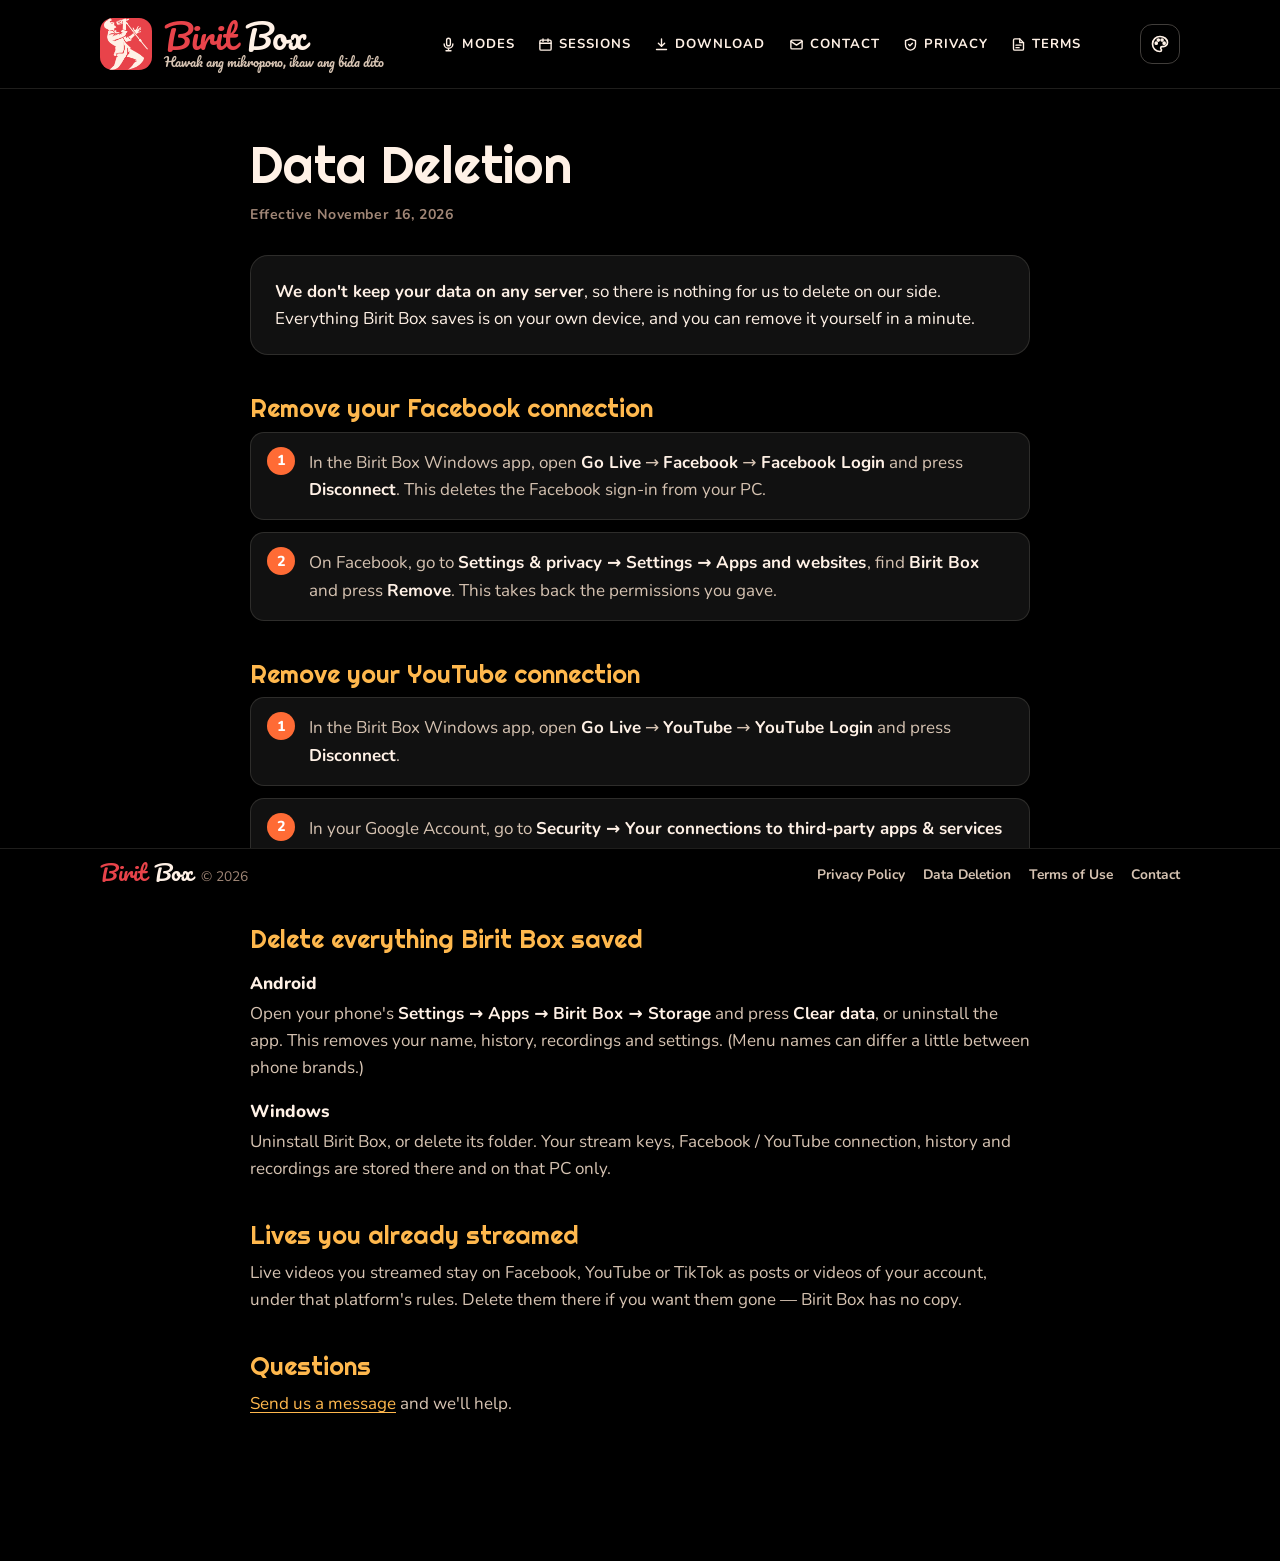
==== commit f180fb4d: "Add files via upload" ====
--- a/data-deletion.html
+++ b/data-deletion.html
@@ -1,81 +1,82 @@
-<!doctype html>
-<html lang="en">
-<head>
-<script src="assets/palette.js?v=1"></script>
-<meta charset="utf-8">
-<meta name="viewport" content="width=device-width, initial-scale=1">
-<title>Data Deletion — Birit Box</title>
-<meta name="description" content="How to delete your Birit Box data and remove Birit Box's access to Facebook or YouTube.">
-<link rel="icon" type="image/png" sizes="32x32" href="assets/favicon-32.png">
-<link rel="stylesheet" href="assets/site.css?v=36">
-<link rel="stylesheet" href="assets/palettes.css?v=1">
-</head>
-<body>
-
-<header class="top">
-  <div class="wrap">
-    <a class="lockup" href="index.html" aria-label="Birit Box home">
-      <img src="assets/app-icon.png" alt="" width="52" height="52">
-      <span class="wm"><span class="wordmark"><span class="birit">Birit</span> <span class="box">Box</span></span><span class="tagline">Hawak ang mikropono, ikaw ang bida dito</span></span>
-    </a>
-    <nav class="nav" aria-label="Main">
-      <a href="index.html#modes">Modes</a>
-      <a href="sessions.html">Sessions</a>
-      <a href="index.html#download">Download</a>
-      <a href="index.html#contact">Contact</a>
-      <a href="privacy.html">Privacy</a>
-      <a href="terms.html">Terms</a>
-    </nav>
-    <button type="button" class="theme-btn" id="themeToggle" aria-label="Theme" title="Theme"></button>
-  </div>
-</header>
-
-<main class="doc">
-  <div class="wrap">
-    <h1>Data Deletion</h1>
-    <p class="updated">Effective November 16, 2026</p>
-
-    <div class="summary">
-      <p><strong>We don't keep your data on any server</strong>, so there is nothing for us to delete on our side. Everything Birit Box saves is on your own device, and you can remove it yourself in a minute.</p>
-    </div>
-
-    <h2>Remove your Facebook connection</h2>
-    <ol class="steps">
-      <li>In the Birit Box Windows app, open <strong>Go Live</strong> → <strong>Facebook</strong> → <strong>Facebook Login</strong> and press <strong>Disconnect</strong>. This deletes the Facebook sign-in from your PC.</li>
-      <li>On Facebook, go to <strong>Settings &amp; privacy → Settings → Apps and websites</strong>, find <strong>Birit Box</strong> and press <strong>Remove</strong>. This takes back the permissions you gave.</li>
-    </ol>
-
-    <h2>Remove your YouTube connection</h2>
-    <ol class="steps">
-      <li>In the Birit Box Windows app, open <strong>Go Live</strong> → <strong>YouTube</strong> → <strong>YouTube Login</strong> and press <strong>Disconnect</strong>.</li>
-      <li>In your Google Account, go to <strong>Security → Your connections to third-party apps &amp; services</strong> (<a href="https://myaccount.google.com/connections" rel="noopener">myaccount.google.com/connections</a>), choose <strong>Birit Box</strong> and delete the connection.</li>
-    </ol>
-
-    <h2>Delete everything Birit Box saved</h2>
-    <h3>Android</h3>
-    <p>Open your phone's <strong>Settings → Apps → Birit Box → Storage</strong> and press <strong>Clear data</strong>, or uninstall the app. This removes your name, history, recordings and settings. (Menu names can differ a little between phone brands.)</p>
-    <h3>Windows</h3>
-    <p>Uninstall Birit Box, or delete its folder. Your stream keys, Facebook / YouTube connection, history and recordings are stored there and on that PC only.</p>
-
-    <h2>Lives you already streamed</h2>
-    <p>Live videos you streamed stay on Facebook, YouTube or TikTok as posts or videos of your account, under that platform's rules. Delete them there if you want them gone — Birit Box has no copy.</p>
-
-    <h2>Questions</h2>
-    <p><a href="index.html#contact">Send us a message</a> and we'll help.</p>
-  </div>
-</main>
-
-<footer>
-  <div class="wrap">
-    <span><span class="wordmark"><span class="birit">Birit</span> <span class="box">Box</span></span> &nbsp;© 2026</span>
-    <nav aria-label="Legal">
-      <a href="privacy.html">Privacy Policy</a>
-      <a href="data-deletion.html">Data Deletion</a>
-      <a href="terms.html">Terms of Use</a>
-      <a href="index.html#contact">Contact</a>
-    </nav>
-  </div>
-</footer>
-
-</body>
-</html>
+<!doctype html>
+<html lang="en">
+<head>
+<script src="assets/palette.js?v=1"></script>
+<meta charset="utf-8">
+<meta name="viewport" content="width=device-width, initial-scale=1">
+<title>Data Deletion — Birit Box</title>
+<meta name="description" content="How to delete your Birit Box data and remove Birit Box's access to Facebook or YouTube.">
+<link rel="icon" type="image/png" sizes="32x32" href="assets/favicon-32.png">
+<link rel="stylesheet" href="assets/site.css?v=57">
+<link rel="stylesheet" href="assets/palettes.css?v=2">
+</head>
+<body>
+
+<header class="top">
+  <div class="wrap">
+    <a class="lockup" href="index.html" aria-label="Birit Box home">
+      <img src="assets/app-icon.png" alt="" width="52" height="52">
+      <span class="wm"><span class="wordmark"><span class="birit">Birit</span> <span class="box">Box</span></span><span class="tagline">Hawak ang mikropono, ikaw ang bida dito</span></span>
+    </a>
+    <nav class="nav" aria-label="Main">
+      <a href="index.html#modes">Modes</a>
+      <a href="sessions.html">Sessions</a>
+      <a href="index.html#download">Download</a>
+      <a href="index.html#contact">Contact</a>
+      <a href="privacy.html">Privacy</a>
+      <a href="terms.html">Terms</a>
+    </nav>
+    <button type="button" class="pl-btn" id="themeToggle" aria-label="Theme" title="Theme"></button>
+  </div>
+</header>
+
+<main class="doc">
+  <div class="wrap">
+    <h1>Data Deletion</h1>
+    <p class="updated">Effective November 16, 2026</p>
+
+    <div class="summary">
+      <p><strong>We don't keep your data on any server</strong>, so there is nothing for us to delete on our side. Everything Birit Box saves is on your own device, and you can remove it yourself in a minute.</p>
+    </div>
+
+    <h2>Remove your Facebook connection</h2>
+    <ol class="steps">
+      <li>In the Birit Box Windows app, open <strong>Go Live</strong> → <strong>Facebook</strong> → <strong>Facebook Login</strong> and press <strong>Disconnect</strong>. This deletes the Facebook sign-in from your PC.</li>
+      <li>On Facebook, go to <strong>Settings &amp; privacy → Settings → Apps and websites</strong>, find <strong>Birit Box</strong> and press <strong>Remove</strong>. This takes back the permissions you gave.</li>
+    </ol>
+
+    <h2>Remove your YouTube connection</h2>
+    <ol class="steps">
+      <li>In the Birit Box Windows app, open <strong>Go Live</strong> → <strong>YouTube</strong> → <strong>YouTube Login</strong> and press <strong>Disconnect</strong>.</li>
+      <li>In your Google Account, go to <strong>Security → Your connections to third-party apps &amp; services</strong> (<a href="https://myaccount.google.com/connections" rel="noopener">myaccount.google.com/connections</a>), choose <strong>Birit Box</strong> and delete the connection.</li>
+    </ol>
+
+    <h2>Delete everything Birit Box saved</h2>
+    <h3>Android</h3>
+    <p>Open your phone's <strong>Settings → Apps → Birit Box → Storage</strong> and press <strong>Clear data</strong>, or uninstall the app. This removes your name, history, recordings and settings. (Menu names can differ a little between phone brands.)</p>
+    <h3>Windows</h3>
+    <p>Uninstall Birit Box, or delete its folder. Your stream keys, Facebook / YouTube connection, history and recordings are stored there and on that PC only.</p>
+
+    <h2>Lives you already streamed</h2>
+    <p>Live videos you streamed stay on Facebook, YouTube or TikTok as posts or videos of your account, under that platform's rules. Delete them there if you want them gone — Birit Box has no copy.</p>
+
+    <h2>Questions</h2>
+    <p><a href="index.html#contact">Send us a message</a> and we'll help.</p>
+  </div>
+</main>
+
+<footer>
+  <div class="wrap">
+    <span><span class="wordmark"><span class="birit">Birit</span> <span class="box">Box</span></span> &nbsp;© 2026</span>
+    <nav aria-label="Legal">
+      <a href="privacy.html">Privacy Policy</a>
+      <a href="data-deletion.html">Data Deletion</a>
+      <a href="terms.html">Terms of Use</a>
+      <a href="index.html#contact">Contact</a>
+    </nav>
+  </div>
+</footer>
+
+<script src="assets/menu.js?v=1"></script>
+</body>
+</html>
--- a/assets/site.css
+++ b/assets/site.css
@@ -589,3 +589,202 @@
 .cal-tip.v2 .tp-mode .tp-fig { width: 14px; height: 11px; min-width: 0; background: currentColor; -webkit-mask: var(--fig) center / contain no-repeat; mask: var(--fig) center / contain no-repeat; display: inline-block; }
 .cal-tip.v2 .tp-list li.tp-more { justify-content: center; color: var(--ink-mute); font-size: 0.76rem; background: none; }
 .cal-tip.v2 .tp-mode .tp-fig { min-width: 0 !important; }
+
+/* TODAY's board (user, Nov 19 — same as the app): 16 hour tiles, 10 bars each */
+.cal-grid.board { grid-template-columns: repeat(4, minmax(0, 1fr)); gap: 6px; padding: 0 12px; }
+.cal-grid.board .hr { height: auto; aspect-ratio: auto; display: flex; flex-direction: column; align-items: stretch; gap: 5px; padding: 8px 8px 7px; border-radius: 10px;
+  border: 1px solid var(--rule); background: transparent; color: var(--ink); text-align: left; cursor: default; }
+.cal-grid.board .hr:hover { border-color: var(--rule-strong); }
+.cal-grid.board .hr b { font: 600 0.86rem/1 var(--font-body); padding: 0; }
+.cal-grid.board .hr .bars { display: grid; grid-template-columns: repeat(10, 1fr); gap: 2px; }
+.cal-grid.board .hr .bars i { display: block; height: 6px; border-radius: 2px; background: rgba(var(--wash, 255, 241, 230), 0.12); }
+.cal-grid.board .hr .bars i.duet { background: var(--red); } .cal-grid.board .hr .bars i.tapatan { background: var(--orange); } .cal-grid.board .hr .bars i.group { background: var(--teal); }
+.cal-grid.board .hr em { font: 500 0.7rem/1 var(--font-body); font-style: normal; color: var(--ink-mute); background: none; padding: 0; text-align: left; }
+.cal-grid.board .hr.full em { color: #FF8A8F; }
+.cal-grid.board .hr.past { opacity: 0.35; }
+.cal-tip.v2 .tp-meter { display: grid; grid-template-columns: repeat(10, 1fr); gap: 3px; padding: 0 12px 10px; box-sizing: border-box; width: 100%; }
+.cal-tip.v2 .tp-meter i { height: 5px; border-radius: 3px; background: rgba(255, 241, 230, 0.1); display: block; min-width: 0; }
+.cal-tip.v2 .tp-meter i.duet { background: var(--red); } .cal-tip.v2 .tp-meter i.tapatan { background: var(--orange); } .cal-tip.v2 .tp-meter i.group { background: var(--teal); }
+.cal-tip.v2 .tp-ttl strong { color: #FF8A8F; font-weight: 700; }
+@media (max-width: 640px) { .cal-grid.board { grid-template-columns: repeat(4, minmax(0, 1fr)); gap: 4px; padding: 0 8px; } .cal-grid.board .hr { padding: 6px 5px 5px; } .cal-grid.board .hr b { font-size: 0.74rem; } }
+.cal-nav[hidden] { display: none !important; }
+/* "Walk-in" = a session started right away with Birit na! on a free hour, not scheduled ahead (user, Nov 19) */
+.tag.walkin { background: transparent; border: 1.5px solid var(--orange); color: var(--orange); gap: 4px; padding: 2px 8px; }
+.tag.walkin svg { width: 11px; height: 11px; }
+
+/* the live / booked / walk-in counts as stat chips (user, Nov 19) */
+.sch-count { display: inline-flex; align-items: center; gap: 6px; flex-wrap: wrap; }
+.sch-count .stat { display: inline-flex; align-items: center; gap: 6px; padding: 5px 11px 5px 9px; border-radius: 999px; border: 1.5px solid var(--rule-strong);
+  background: var(--card); color: var(--ink-soft); font: 700 0.74rem/1 var(--font-body); letter-spacing: 0.06em; text-transform: uppercase; white-space: nowrap; }
+.sch-count .stat b { font: 400 1rem/1 var(--font-display); letter-spacing: 0; color: var(--ink); }
+.sch-count .stat svg { width: 14px; height: 14px; flex: none; }
+.sch-count .s-live { border-color: rgba(34, 197, 94, 0.55); color: #4ADE80; }
+.sch-count .s-live .dot { width: 8px; height: 8px; border-radius: 50%; background: #22C55E; box-shadow: 0 0 0 0 rgba(34, 197, 94, 0.6); animation: liveGlow 1.8s ease-in-out infinite; }
+.sch-count .s-booked { border-color: var(--mango); color: var(--mango); }
+.sch-count .s-walkin { border-color: var(--orange); color: var(--orange); }
+@media (prefers-reduced-motion: reduce) { .sch-count .s-live .dot { animation: none; } }
+
+/* EVERY button gets a SOLID hover (user, Nov 19: "lahat ng button solid hover") — flat fills, no outlines-only */
+.btn.ghost:hover { background: var(--orange); border-color: var(--orange); color: #FFF; }
+.btn.primary:hover { background: var(--orange); border-color: var(--orange); color: #FFF; }
+.seg button:hover:not([aria-pressed="true"]) { background: var(--orange); color: #FFF; }
+.nav a:hover { background: var(--orange); color: #FFF; }
+.cal-nav button:hover:not(:disabled) { background: var(--mango); border-color: var(--mango); color: #1A1206; }
+.theme-btn:hover { background: var(--red); }
+.btn, .seg button, .nav a, .cal-nav button, .pl-btn, .theme-btn { transition: background-color 0.15s, color 0.15s, border-color 0.15s; }
+/* Refresh = a pill like the stat chips, its own colour (user, Nov 19: "same size ng mga pill … ibahin ang color") */
+.btn.sch-refresh { min-height: 0; height: auto; padding: 6px 12px 6px 10px; border-radius: 999px; border: 1.5px solid var(--teal); background: var(--card); color: var(--teal);
+  font: 700 0.74rem/1 var(--font-body); letter-spacing: 0.06em; text-transform: uppercase; gap: 6px; box-shadow: none; }
+.btn.sch-refresh svg { width: 14px; height: 14px; }
+.btn.sch-refresh:hover:not([disabled]) { background: var(--teal); border-color: var(--teal); color: #062B27; }
+.btn.sch-refresh[disabled], .btn.sch-refresh[disabled]:hover { background: var(--card); border-color: var(--teal); color: var(--teal); opacity: 0.75; cursor: progress; }
+@keyframes refSpin { to { transform: rotate(360deg); } }
+/* commercial status badges: a solid round badge with a clear glyph (user, Nov 19) */
+.sch-count .stat { padding: 3px 11px 3px 3px; gap: 7px; }
+.sch-count .stat .ic { width: 22px; height: 22px; border-radius: 50%; display: grid; place-items: center; flex: none; }
+.sch-count .stat .ic svg { width: 14px; height: 14px; }
+.sch-count .s-live .ic { background: #22C55E; color: #04210F; animation: liveGlow 1.8s ease-in-out infinite; }
+.sch-count .s-booked .ic { background: var(--mango); color: #1A1206; }
+.sch-count .s-walkin .ic { background: var(--orange); color: #FFF; }
+@media (prefers-reduced-motion: reduce) { .sch-count .s-live .ic { animation: none; } }
+/* the hour tiles: a SOLID hover (user, Nov 19) */
+.cal-grid.board .hr:not(.past):hover { background: var(--orange); border-color: var(--orange); color: #FFF; }
+.cal-grid.board .hr:not(.past):hover em { color: #FFF; }
+.cal-grid.board .hr:not(.past):hover .bars i:not(.duet):not(.tapatan):not(.group) { background: rgba(255, 255, 255, 0.35); }
+.cal-grid.board .hr:not(.past):hover .bars i { box-shadow: 0 0 0 1px rgba(255, 255, 255, 0.55); }
+.cal-grid.board .hr { transition: background-color 0.15s, border-color 0.15s; }
+
+
+
+/* ---- Main menu icons (user, Nov 19: "lagyan mo na din ng icon") — one per link, same colour as its text
+   (also on hover: the text and icon turn white together) ---- */
+.nav { flex-wrap: nowrap; }
+.nav a { display: inline-flex; align-items: center; gap: 6px; padding-left: 9px; padding-right: 10px; white-space: nowrap; }
+.nav a::before { content: ""; width: 15px; height: 15px; flex: none; background-color: currentColor;
+  -webkit-mask: var(--nav-ic) center / contain no-repeat; mask: var(--nav-ic) center / contain no-repeat; }
+.nav a[href$="#modes"] { --nav-ic: url("data:image/svg+xml,%3Csvg xmlns=%22http://www.w3.org/2000/svg%22 viewBox=%220 0 24 24%22 fill=%22none%22 stroke=%22%23000%22 stroke-width=%222.2%22 stroke-linecap=%22round%22 stroke-linejoin=%22round%22%3E%3Crect x=%229%22 y=%222%22 width=%226%22 height=%2212%22 rx=%223%22/%3E%3Cpath d=%22M5 11a7 7 0 0 0 14 0M12 18v4M8 22h8%22/%3E%3C/svg%3E"); }
+.nav a[href$="#features"] { --nav-ic: url("data:image/svg+xml,%3Csvg xmlns=%22http://www.w3.org/2000/svg%22 viewBox=%220 0 24 24%22 fill=%22none%22 stroke=%22%23000%22 stroke-width=%222.2%22 stroke-linecap=%22round%22 stroke-linejoin=%22round%22%3E%3Cpath d=%22M12 3l1.9 5.1L19 10l-5.1 1.9L12 17l-1.9-5.1L5 10l5.1-1.9z%22/%3E%3Cpath d=%22M19 16l.8 2.2L22 19l-2.2.8L19 22l-.8-2.2L16 19l2.2-.8z%22/%3E%3C/svg%3E"); }
+.nav a[href$="sessions.html"] { --nav-ic: url("data:image/svg+xml,%3Csvg xmlns=%22http://www.w3.org/2000/svg%22 viewBox=%220 0 24 24%22 fill=%22none%22 stroke=%22%23000%22 stroke-width=%222.2%22 stroke-linecap=%22round%22 stroke-linejoin=%22round%22%3E%3Crect x=%223%22 y=%225%22 width=%2218%22 height=%2216%22 rx=%222%22/%3E%3Cpath d=%22M3 10h18M8 3v4M16 3v4%22/%3E%3C/svg%3E"); }
+.nav a[href$="#about"] { --nav-ic: url("data:image/svg+xml,%3Csvg xmlns=%22http://www.w3.org/2000/svg%22 viewBox=%220 0 24 24%22 fill=%22none%22 stroke=%22%23000%22 stroke-width=%222.2%22 stroke-linecap=%22round%22 stroke-linejoin=%22round%22%3E%3Ccircle cx=%2212%22 cy=%2212%22 r=%229%22/%3E%3Cpath d=%22M12 11v6M12 7.5v.5%22/%3E%3C/svg%3E"); }
+.nav a[href$="#download"] { --nav-ic: url("data:image/svg+xml,%3Csvg xmlns=%22http://www.w3.org/2000/svg%22 viewBox=%220 0 24 24%22 fill=%22none%22 stroke=%22%23000%22 stroke-width=%222.2%22 stroke-linecap=%22round%22 stroke-linejoin=%22round%22%3E%3Cpath d=%22M12 3v12M7 10l5 5 5-5M4 20h16%22/%3E%3C/svg%3E"); }
+.nav a[href$="#contact"] { --nav-ic: url("data:image/svg+xml,%3Csvg xmlns=%22http://www.w3.org/2000/svg%22 viewBox=%220 0 24 24%22 fill=%22none%22 stroke=%22%23000%22 stroke-width=%222.2%22 stroke-linecap=%22round%22 stroke-linejoin=%22round%22%3E%3Crect x=%223%22 y=%225%22 width=%2218%22 height=%2214%22 rx=%222%22/%3E%3Cpath d=%22m3 7 9 6 9-6%22/%3E%3C/svg%3E"); }
+.nav a[href$="privacy.html"] { --nav-ic: url("data:image/svg+xml,%3Csvg xmlns=%22http://www.w3.org/2000/svg%22 viewBox=%220 0 24 24%22 fill=%22none%22 stroke=%22%23000%22 stroke-width=%222.2%22 stroke-linecap=%22round%22 stroke-linejoin=%22round%22%3E%3Cpath d=%22M12 3l8 3v6c0 4.5-3.4 8.3-8 9-4.6-.7-8-4.5-8-9V6z%22/%3E%3Cpath d=%22m9 12 2 2 4-4%22/%3E%3C/svg%3E"); }
+.nav a[href$="terms.html"] { --nav-ic: url("data:image/svg+xml,%3Csvg xmlns=%22http://www.w3.org/2000/svg%22 viewBox=%220 0 24 24%22 fill=%22none%22 stroke=%22%23000%22 stroke-width=%222.2%22 stroke-linecap=%22round%22 stroke-linejoin=%22round%22%3E%3Cpath d=%22M14 3H6a2 2 0 0 0-2 2v14a2 2 0 0 0 2 2h12a2 2 0 0 0 2-2V9z%22/%3E%3Cpath d=%22M14 3v6h6M8 13h8M8 17h5%22/%3E%3C/svg%3E"); }
+@media (max-width: 1100px) { .nav { flex-wrap: wrap; } }
+@media (max-width: 720px) { .nav a { gap: 5px; padding: 6px 9px; } .nav a::before { width: 14px; height: 14px; } }
+
+/* ---- phones / small screens (user, Nov 21: "overlap … nasira yung design sa mobile view sa maliit na resolution";
+   "auto resize … kahit anong resolution"): fluid sizes, nothing wider than the screen ---- */
+html, body { max-width: 100%; overflow-x: clip; }   /* clip, not hidden: hidden breaks the locked header / footer */
+@media (max-width: 720px) {
+  /* header: logo + theme button on one row, the menu ONE scrolling row under it (was 3–4 rows, 173 px at 360) */
+  .top .wrap { display: grid; grid-template-columns: minmax(0, 1fr) auto; align-items: center; gap: 4px 10px; padding-top: 8px; padding-bottom: 6px; }
+  .top .lockup { grid-column: 1; grid-row: 1; min-width: 0; }
+  .top .pl-btn, .top .theme-btn { grid-column: 2; grid-row: 1; justify-self: end; }
+  .top .nav { grid-column: 1 / -1; grid-row: 2; flex-wrap: nowrap; overflow-x: auto; scrollbar-width: none; margin: 0 -20px; padding: 0 14px; gap: 2px; -webkit-overflow-scrolling: touch; }
+  .top .nav::-webkit-scrollbar { display: none; }
+  .top .nav a { flex: none; padding: 7px 10px; font-size: clamp(0.66rem, 2.9vw, 0.76rem); }
+  .lockup img { width: clamp(34px, 9vw, 40px); height: clamp(34px, 9vw, 40px); }
+  .lockup .wordmark { font-size: clamp(22px, 6.8vw, 28px); }
+  html { scroll-padding-top: 100px; }
+  /* footer: one thin scrolling row (was 2 rows over the cards) */
+  footer { padding: 6px 0; }
+  footer .wrap { flex-wrap: nowrap; }
+  footer nav { flex-wrap: nowrap; overflow-x: auto; scrollbar-width: none; justify-content: flex-start; gap: 16px; padding: 0 2px; width: 100%; }
+  footer nav::-webkit-scrollbar { display: none; }
+  footer nav a { flex: none; font-size: 0.74rem; }
+  /* Sessions: the filter fits the screen (4 equal parts) */
+  .sch-tools { flex-direction: column; align-items: stretch; }
+  .seg { display: grid; grid-template-columns: repeat(4, minmax(0, 1fr)); width: 100%; }
+  .seg button { display: inline-flex; align-items: center; justify-content: center; min-width: 0; padding: 8px 4px; font-size: clamp(0.72rem, 3.3vw, 0.86rem); gap: 5px; white-space: nowrap; }
+  .seg button svg { width: 15px; height: 15px; flex: none; }
+  .page-title { font-size: clamp(1.9rem, 9vw, 2.6rem); }
+  .sessions-page { padding-top: 24px; }
+}
+@media (max-width: 380px) {
+  .seg button svg { display: none; }        /* very small: the words only */
+  .wrap { padding: 0 14px; }
+  .top .nav { margin: 0 -14px; padding: 0 8px; }
+}
+
+/* ---- phone menu = a dropdown (user, Nov 21: "gawin mo tulad ng nasa remote, naka-menu dropdown"; assets/menu.js) ---- */
+.nav-toggle { display: none; }
+@media (max-width: 720px) {
+  .top .wrap { position: relative; grid-template-columns: minmax(0, 1fr) auto auto; padding-bottom: 8px; }
+  .nav-toggle { display: inline-grid; place-items: center; grid-column: 2; grid-row: 1; width: 44px; height: 44px; border-radius: 12px;
+    border: 1.5px solid var(--rule-strong); background: transparent; color: var(--ink); cursor: pointer; }
+  .nav-toggle svg { width: 22px; height: 22px; }
+  .nav-toggle path { transition: transform .2s, opacity .2s; transform-origin: 12px 12px; }
+  .top.menu-open .nav-toggle { background: var(--orange); border-color: var(--orange); color: #fff; }
+  .top.menu-open .nav-toggle .l1 { transform: translateY(5px) rotate(45deg); }
+  .top.menu-open .nav-toggle .l2 { opacity: 0; }
+  .top.menu-open .nav-toggle .l3 { transform: translateY(-5px) rotate(-45deg); }
+  .top .pl-btn, .top .theme-btn { grid-column: 3; }
+  /* the links: hidden until the button opens them, then a card under the header */
+  .top .nav { display: none; position: absolute; z-index: 40; top: calc(100% + 6px); left: 14px; right: 14px; margin: 0;
+    flex-direction: column; align-items: stretch; gap: 0; padding: 8px; overflow: visible;
+    background: var(--card); border: 1px solid var(--rule-strong); border-radius: 16px; box-shadow: 0 18px 40px rgba(0, 0, 0, .45); }
+  .top.menu-open .nav { display: flex; }
+  .top .nav a { display: flex; align-items: center; gap: 12px; padding: 13px 12px; font-size: 0.86rem; border-radius: 10px; }
+  .top .nav a + a { border-top: 1px solid var(--rule); border-radius: 0; }
+  .top .nav a:first-child { border-radius: 10px 10px 0 0; } .top .nav a:last-child { border-radius: 0 0 10px 10px; }
+  .top .nav a::before { width: 18px; height: 18px; }
+  .top .nav a:hover, .top .nav a[aria-current="page"] { background: var(--orange); color: #fff; }
+  html { scroll-padding-top: 70px; }
+}
+
+/* ---- phones: the counts and the session card laid out again (user, Nov 21: "ibahin mo yung mga position, wag ganyan") ---- */
+@media (max-width: 560px) {
+  /* status + Refresh on one line, the 3 counts as equal tiles under it */
+  .sch-right { display: grid; grid-template-columns: minmax(0, 1fr) auto; grid-template-areas: "status refresh" "count count"; gap: 10px; align-items: center; width: 100%; }
+  .sch-status { grid-area: status; min-width: 0; font-size: 0.8rem; }
+  .sch-status span { overflow: hidden; text-overflow: ellipsis; white-space: nowrap; }
+  .sch-refresh { grid-area: refresh; min-height: 34px; padding: 0 12px; font-size: 0.78rem; }
+  .sch-count { grid-area: count; display: grid; grid-template-columns: repeat(3, minmax(0, 1fr)); gap: 8px; }
+  .sch-count .stat { flex-direction: column; justify-content: center; gap: 4px; padding: 10px 4px 9px; border-radius: 16px; font-size: 0.62rem; letter-spacing: 0.08em; text-align: center; }
+  .sch-count .stat b { font-size: 1.5rem; }
+  .sch-count .stat svg, .sch-count .stat .ic { order: -1; }
+  /* the card: LIVE · time · mode on top, then the pub and its details, Listen across the bottom */
+  .sch { display: flex; flex-direction: column; align-items: stretch; gap: 10px; padding: 14px; }
+  .sch .when { display: flex; align-items: center; gap: 8px; flex-wrap: wrap; text-align: left; border-right: 0; padding: 0 0 10px; border-bottom: 1px solid var(--rule); }
+  .sch .when .d { font-size: 0.72rem; }
+  .sch .when .t { margin: 0; font-size: 1.15rem; display: inline-flex; align-items: baseline; gap: 4px; }
+  .sch .when > :last-child { margin-left: auto; }
+  .sch .pub { font-size: 1.4rem; }
+  .sch .meta { gap: 8px 12px; margin-top: 6px; font-size: 0.84rem; }
+  .sch .side { flex-direction: column; align-items: stretch; }
+  .sch .side .btn { width: 100%; justify-content: center; }
+}
+/* phones: everything a size smaller — buttons, fonts, pills (user, Nov 21: "liitan mo lang … pang-commercial na positioning at gui") */
+@media (max-width: 560px) {
+  .sch-count { gap: 6px; }
+  .sch-count .stat { padding: 7px 4px 6px; border-radius: 12px; font-size: 0.56rem; gap: 3px; }
+  .sch-count .stat b { font-size: 1.1rem; }
+  .sch-count .stat svg { width: 12px; height: 12px; }
+  .sch-refresh { min-height: 30px; padding: 0 10px; font-size: 0.7rem; gap: 5px; }
+  .sch-refresh svg { width: 13px; height: 13px; }
+  .sch-status { font-size: 0.74rem; }
+  .sch { padding: 12px; gap: 8px; border-radius: 14px; }
+  .sch .when { padding-bottom: 8px; gap: 6px; }
+  .sch .when .d { font-size: 0.62rem; }
+  .sch .when .t { font-size: 0.98rem; }
+  .sch .when .t small { font-size: 0.66rem; }
+  .sch .when .mpill { margin: 0 0 0 auto; font-size: 0.56rem; padding: 2px 8px; }
+  .sch .pub { font-size: 1.12rem; }
+  .sch .meta { gap: 6px 10px; margin-top: 4px; font-size: 0.74rem; }
+  .sch .meta svg { width: 13px; height: 13px; margin-right: 3px; }
+  .pubno { border-radius: 7px; }
+  .pubno b { padding: 2px 6px; font-size: 0.56rem; }
+  .pubno span { padding: 2px 7px; font-size: 0.78rem; letter-spacing: 0.12em; }
+  .tag { padding: 2px 8px; font-size: 0.6rem; gap: 4px; }
+  .sch .side .btn { min-height: 38px; font-size: 0.86rem; border-radius: 11px; }
+  .sch .side .btn svg { width: 15px; height: 15px; }
+  .seg button { padding: 7px 4px; font-size: clamp(0.68rem, 3vw, 0.78rem); }
+  .page-title { font-size: clamp(1.6rem, 7.5vw, 2.2rem); }
+}
+@media (max-width: 560px) {
+  .cal-banner { gap: 8px; }
+  .cal-banner b { font-size: 1.15rem; }
+  .cal-clock { width: 32px; height: 32px; border-radius: 10px; }
+  .cal-clock svg { width: 18px; height: 18px; }
+}
--- a/assets/palettes.css
+++ b/assets/palettes.css
@@ -1,5 +1,6 @@
 /* Website themes (user, Nov 18): the same four as the app — Light, Dark, Mango Night, Teal Club */
-:root { --card-2: #161616; }
+:root { --card-2: #161616; --wash: 255, 241, 230; }
+:root[data-theme="light"] { --wash: 43, 27, 23; }
 :root[data-palette="mango"] { --paper: #0A0908; --card: #15130F; --card-2: #1D1A15; --ink: #FFF4E3; --ink-soft: #D9C7AE; --ink-mute: #9E8A70;
   --rule: rgba(255, 210, 122, 0.14); --rule-strong: rgba(255, 210, 122, 0.3); --red: #D9741A; --orange: #FFB84D; --mango: #FFD27A; --teal: #2EC4B6; }
 :root[data-palette="teal"] { --paper: #05100F; --card: #0C1B1A; --card-2: #112624; --ink: #E9FFFB; --ink-soft: #A9CFC9; --ink-mute: #6F9993;
@@ -8,8 +9,8 @@
   --rule: rgba(43, 27, 23, 0.12); --rule-strong: rgba(43, 27, 23, 0.25); }
 :root[data-palette] body { background-color: var(--paper); color: var(--ink); }
 /* the theme button in the header + its menu */
-.theme-btn { width: 40px; height: 40px; border-radius: 12px; border: 1.5px solid var(--rule-strong); background: transparent; color: var(--ink); display: grid; place-items: center; cursor: pointer; flex: none; }
-.theme-btn:hover { border-color: var(--mango); color: var(--mango); }
+.pl-btn { width: 40px; height: 40px; border-radius: 12px; border: 1.5px solid var(--rule-strong); background: transparent; color: var(--ink); display: grid; place-items: center; cursor: pointer; flex: none; }
+.pl-btn:hover { background: var(--mango); border-color: var(--mango); color: #1A1206; }
 .pl-menu { position: fixed; z-index: 5000; width: 240px; padding: 8px; border-radius: 14px; background: var(--card); border: 1.5px solid var(--rule-strong); display: flex; flex-direction: column; gap: 4px; }
 .pl-menu[hidden] { display: none; }
 .pl-head { display: flex; align-items: center; gap: 8px; padding: 4px 6px 8px; color: var(--ink); font: 400 1rem var(--font-display); }
